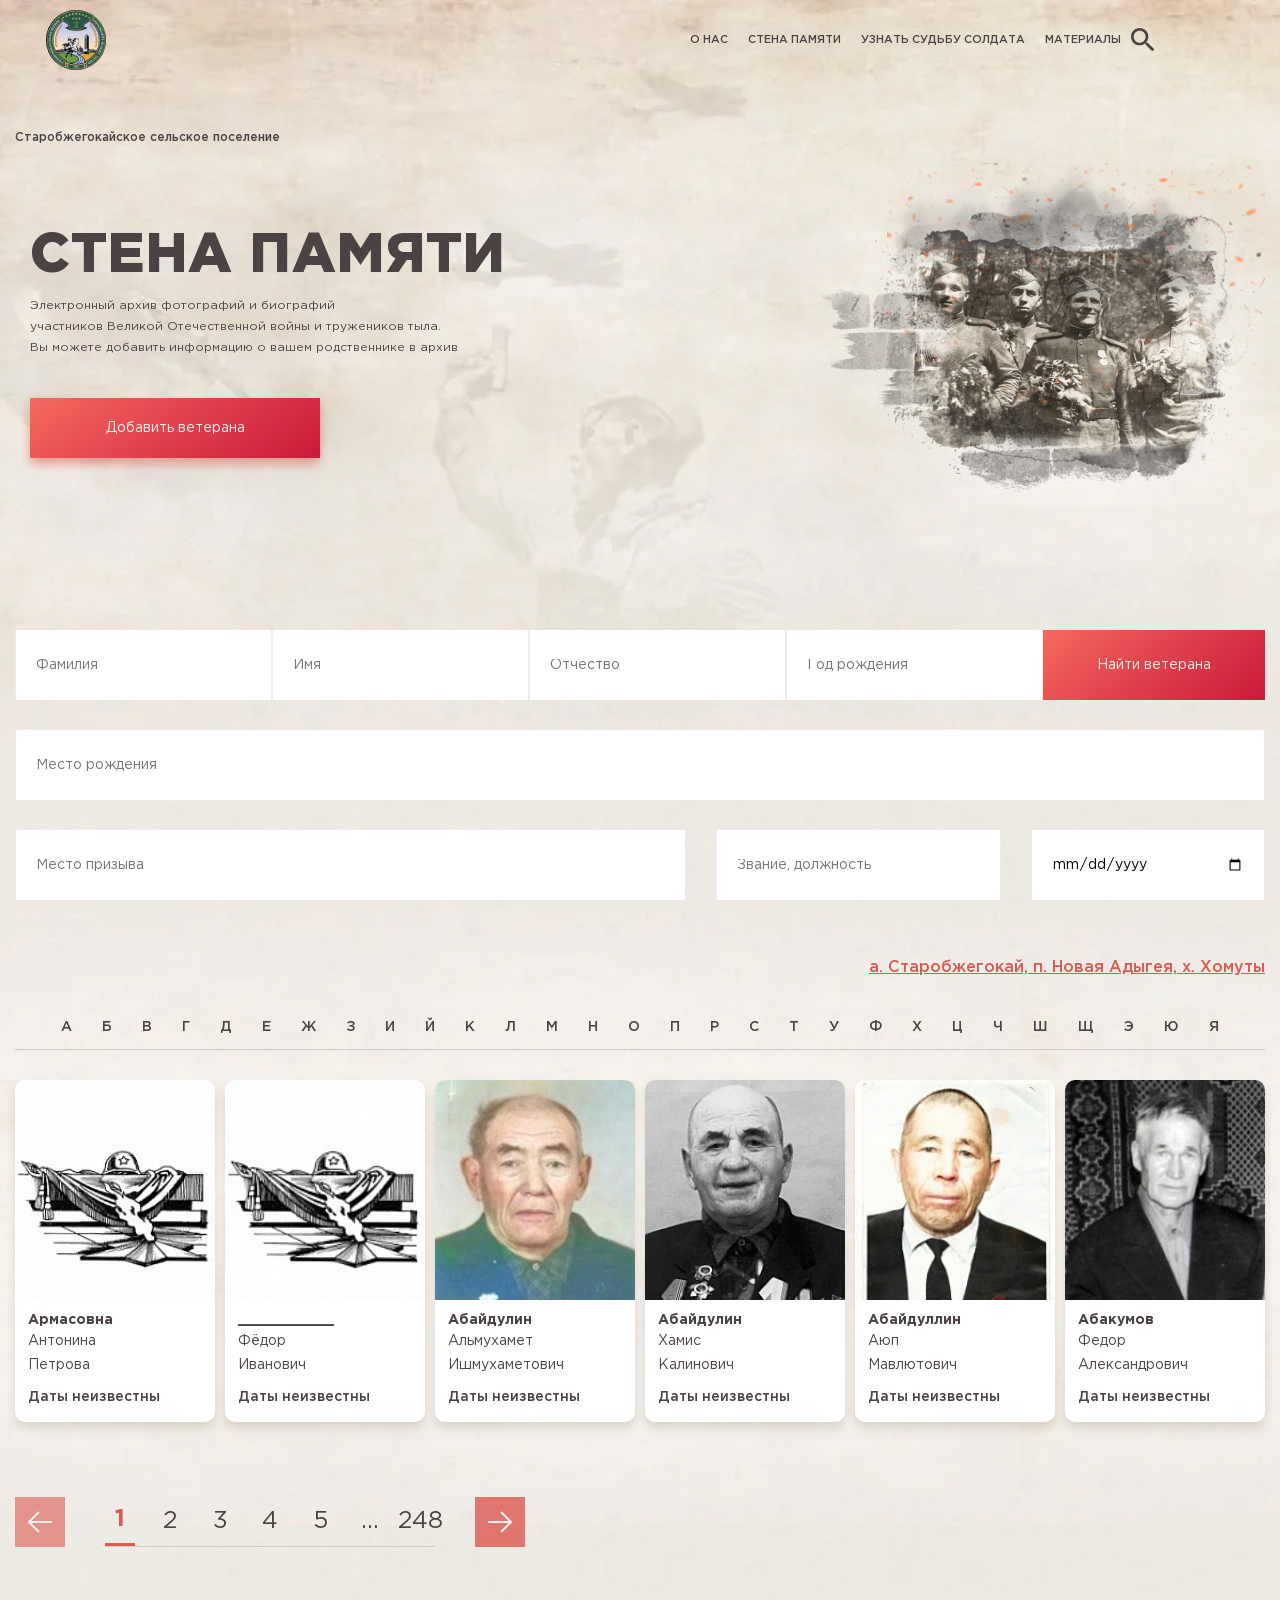
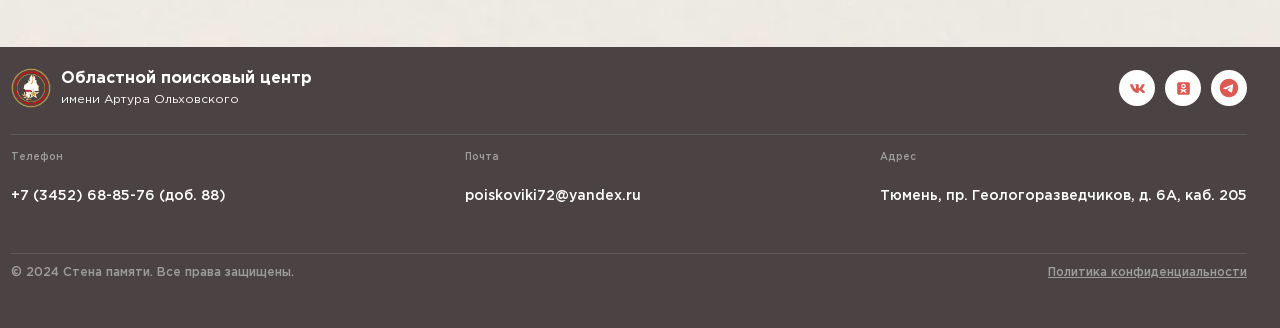
==== index.html @ 018772bf "initial deploy" ====
<!DOCTYPE html>
<html class="no-js" lang="ru">
  <head>
    <meta charset="utf-8" />
    <meta
      name="viewport"
      content="width=device-width,initial-scale=1,maximum-scale=1,user-scalable=no"
    />
    <meta http-equiv="X-UA-Compatible" content="IE=edge,chrome=1" />
    <meta name="apple-mobile-web-app-capable" content="yes" />
    <meta name="title" content="Стена памяти" />
    <title>Стена памяти</title>

    <meta http-equiv="Content-Type" content="text/html; charset=UTF-8" />
    <link
      href="css/page_dbfa908852e99cbe92c406ae94a8720c_v1.css"
      type="text/css"
      rel="stylesheet"
    />
    <link
      href="css/template_d30ebb7cc8a63ead2b6ced524c36282f_v1.css"
      type="text/css"
      data-template-style="true"
      rel="stylesheet"
    />
    <script src="js/core.js"></script>
  </head>
  <body>
    <div class="memory">
      <header class="main-header">
        <div class="container">
          <div class="main-header__container h-100">
            <div class="row d-flex align-items-center h-100 bar-header">
              <a href="/" class="link-logo">
                <div
                  class="logo d-flex justify-content-between align-items-center"
                >
                  <img src="images/logo.jpg" alt="" />
          
                </div>
              </a>

              <div
                class="menu-pads position-relative d-flex align-items-center"
              >
                <div class="mmmenu">
                  <aside class="d-inline-block position-relative menu-item">
                    <a href="#" class="href-menu">О нас</a>

                    <div class="menu-drop">
                      <a href="#" class="menu-drop__item">Направления работы</a>

                      <a href="#" class="menu-drop__item"
                        >История поискового продвижения</a
                      >

                      <a href="#" class="menu-drop__item">Поисковые отряды</a>

                      <a href="#" class="menu-drop__item">Новости</a>

                      <a href="#" class="menu-drop__item">Контакты</a>
                    </div>
                  </aside>

                  <a href="#" class="href-menu selected">Стена памяти</a>

                  <aside class="d-inline-block position-relative menu-item">
                    <a href="#" class="href-menu">узнать судьбу солдата</a>

                    <div class="menu-drop">
                      <a href="#" class="menu-drop__item"
                        >Алгоритм поиска информации</a
                      >

                      <a href="#" class="menu-drop__item"
                        >Оставить заявку на уточнение судьбы</a
                      >

                      <a href="#" class="menu-drop__item">Ресурсы для поиска</a>
                    </div>
                  </aside>

                  <a href="#" class="href-menu">материалы</a>
                </div>

                <div id="title-search">
                  <form action="/search/index.php" class="search">
                    <input
                      id="title-search-input"
                      class="search-input"
                      placeholder="Поиск по сайту..."
                      type="text"
                      name="q"
                      value=""
                      size="40"
                      maxlength="50"
                      autocomplete="off"
                    />

                    <svg
                      width="24"
                      height="24"
                      id="search-svg"
                      viewBox="0 0 24 24"
                      fill="none"
                      xmlns="http://www.w3.org/2000/svg"
                    >
                      <path
                        d="M16.6667 14.6667H15.6133L15.24 14.3067C16.5467 12.7867 17.3333 10.8133 17.3333 8.66667C17.3333 3.88 13.4533 0 8.66667 0C3.88 0 0 3.88 0 8.66667C0 13.4533 3.88 17.3333 8.66667 17.3333C10.8133 17.3333 12.7867 16.5467 14.3067 15.24L14.6667 15.6133V16.6667L21.3333 23.32L23.32 21.3333L16.6667 14.6667ZM8.66667 14.6667C5.34667 14.6667 2.66667 11.9867 2.66667 8.66667C2.66667 5.34667 5.34667 2.66667 8.66667 2.66667C11.9867 2.66667 14.6667 5.34667 14.6667 8.66667C14.6667 11.9867 11.9867 14.6667 8.66667 14.6667Z"
                        fill="#4B4343"
                      ></path>
                    </svg>
                  </form>
                </div>
                <script>
                  $("#search-svg").on("click", function () {
                    setTimeout(function () {
                      if ($("input#title-search-input").hasClass("active")) {
                        $(".mmmenu").css("visibility", "hidden");
                      } else {
                        $(".mmmenu").css("visibility", "visible");
                      }
                      $("input#title-search-input").focus();
                    }, 200);
                  });
                  BX.ready(function () {
                    new JCTitleSearch({
                      AJAX_PAGE: "/photoarchive/",
                      CONTAINER_ID: "title-search",
                      INPUT_ID: "title-search-input",
                      MIN_QUERY_LEN: 2,
                    });
                  });
                </script>

                <button class="navigation__toggle" type="button"></button>
              </div>
            </div>
          </div>

          <ul id="mobile_menu">
            <li class="menu_item menu_item_parent">
              <p class="menu_item_link">
                О нас
                <span class="menu_item_arrow"></span>
              </p>

              <ul class="submenu">
                <li class="menu_item">
                  <a href="#" class="menu_item_link">Направления работы</a>
                </li>

                <li class="menu_item">
                  <a href="#" class="menu_item_link"
                    >История поискового продвижения</a
                  >
                </li>

                <li class="menu_item">
                  <a href="#" class="menu_item_link">Поисковые отряды</a>
                </li>

                <li class="menu_item">
                  <a href="#" class="menu_item_link">Новости</a>
                </li>

                <li class="menu_item">
                  <a href="#" class="menu_item_link">Контакты</a>
                </li>
              </ul>
            </li>

            <li class="menu_item">
              <a href="3" class="menu_item_link">Стена памяти</a>
            </li>

            <li class="menu_item menu_item_parent">
              <p class="menu_item_link">
                узнать судьбу солдата
                <span class="menu_item_arrow"></span>
              </p>

              <ul class="submenu">
                <li class="menu_item">
                  <a href="#" class="menu_item_link"
                    >Алгоритм поиска информации</a
                  >
                </li>

                <li class="menu_item">
                  <a href="#" class="menu_item_link"
                    >Оставить заявку на уточнение судьбы</a
                  >
                </li>

                <li class="menu_item">
                  <a href="#" class="menu_item_link">Ресурсы для поиска</a>
                </li>
              </ul>
            </li>

            <li class="menu_item">
              <a href="#" class="menu_item_link">материалы</a>
            </li>
          </ul>
        </div>
      </header>
      <div class="container">
        <div
          class="bx-breadcrumb"
          itemprop="http://schema.org/breadcrumb"
          itemscope=""
          itemtype="http://schema.org/BreadcrumbList"
        >
          <div
            class="bx-breadcrumb-item"
            id="bx_breadcrumb_0"
            itemprop="itemListElement"
            itemscope=""
            itemtype="http://schema.org/ListItem"
          >
            <span itemprop="name">Старобжегокайское сельское поселение</span>
            <meta itemprop="position" content="1" />
          </div>

          <div style="clear: both"></div>
        </div>
        <div class="container main-page position-relative">
          <div class="main-img">
            <picture>
              <source
                srcset="images/fon-photo.png"
                media="(max-width: 500px)"
              />
              <source srcset="images/fon-photo.png" />
              <img
                src="images/fon-photo.png"
                class="main-img__photo"
                alt="Image description"
              />
            </picture>
            <picture>
              <source
                srcset="images/small-smoke2.png"
                media="(max-width: 500px)"
              />
              <source srcset="images/smoke2.png" />
              <img
                src="images/smoke2.png"
                class="main-img__smoke"
                alt="Image description"
              />
            </picture>
            <picture>
              <source
                srcset="images/small-fire.png"
                media="(max-width: 500px)"
              />
              <source srcset="images/fire.png" />
              <img
                src="images/fire.png"
                class="main-img__smoke"
                alt="Image description"
              />
            </picture>
            <picture>
              <source
                srcset="images/small-smoke.png"
                media="(max-width: 500px)"
              />
              <source srcset="images/smoke.png" />
              <img
                src="images/smoke.png"
                class="main-img__smoke"
                alt="Image description"
              />
            </picture>
          </div>
          <div class="main-page__wrapper">
            <p class="main-description-first test1"></p>
            <p class="main-text">СТЕНА ПАМЯТИ</p>
            <p class="main-description">
              Электронный архив фотографий и биографий<br />
              участников Великой Отечественной войны и тружеников тыла.<br />
              Вы можете добавить информацию о вашем родственнике в архив
            </p>
            <a href="/add-person/" class="add-people">Добавить ветерана</a>
          </div>
        </div>
        <p class="memory-search__title">Поиск человека</p>
        <script>
          $("body").on("input", "#input-words", function () {
            this.value = this.value.replace(/[^a-zа-яё\s]/gi, "");
          });
        </script>
        <form method="GET" action="">
          <div class="main-search">
            <div class="main-search__wrapper">
              <input
                id="input-words"
                type="text"
                name="find_fname"
                class="main-search__input"
                placeholder="Фамилия"
              />
              <input
                id="input-words"
                type="text"
                name="find_name"
                class="main-search__input"
                placeholder="Имя"
              />
              <input
                id="input-words"
                type="text"
                name="find_mname"
                class="main-search__input"
                placeholder="Отчество"
              />
              <input
                type="number"
                name="find_birth_year"
                class="main-search__input"
                placeholder="Год рождения"
              />
              <button class="main-search__button main-search__button--on-bz">
                Найти ветерана
              </button>
            </div>
            <div style="width: 100%" class="main-search-option-3">
              <input
                id="input-words"
                type="text"
                name="find_placebirth"
                class="main-search__input"
                placeholder="Место рождения"
              />
              <div class="main-search-option3__wrapper">
                <div class="main-search-option3__sub-wrapper1">
                  <input
                    id="input-words"
                    type="text"
                    name="find_placecall"
                    class="main-search__input"
                    placeholder="Место призыва"
                  />
                </div>
                <div class="main-search-option3__sub-wrapper2">
                  <input
                    id="input-words"
                    type="text"
                    name="find_rank"
                    class="main-search__input"
                    placeholder="Звание, должность"
                  />
                  <input
                    type="date"
                    name="find_datecall"
                    class="main-search__input"
                    placeholder="Дата призыва"
                  />
                </div>
              </div>
            </div>
            <button class="main-search__button">Найти ветерана</button>
          </div>
          <div class="main-search-option">
            <div class="i-select-search-form"></div>
            <a href="#" class="main-search-option__more"
              >а. Старобжегокай, п. Новая Адыгея, х. Хомуты</a
            >
          </div>
        </form>
        <script src="js/jquery.min.js"></script>

        <div class="alf d-flex justify-content-between">
          <div class="alf__wrapper">
            <div class="alf__wrapper--half">
              <a href="#" class="alf-item">А</a
              ><a href="#" class="alf-item">Б</a
              ><a href="#" class="alf-item">В</a
              ><a href="#" class="alf-item">Г</a
              ><a href="#" class="alf-item">Д</a
              ><a href="#" class="alf-item">Е</a
              ><a href="#" class="alf-item">Ж</a
              ><a href="#" class="alf-item">З</a
              ><a href="#" class="alf-item">И</a
              ><a href="#" class="alf-item">Й</a
              ><a href="#" class="alf-item">К</a
              ><a href="#" class="alf-item">Л</a
              ><a href="#" class="alf-item">М</a
              ><a href="#" class="alf-item">Н</a
              ><a href="#" class="alf-item">О</a>
            </div>
            <div class="alf__wrapper--half">
              <a href="#" class="alf-item">П</a
              ><a href="#" class="alf-item">Р</a
              ><a href="#" class="alf-item">С</a
              ><a href="#" class="alf-item">Т</a
              ><a href="#" class="alf-item">У</a
              ><a href="#" class="alf-item">Ф</a
              ><a href="#" class="alf-item">Х</a
              ><a href="#" class="alf-item">Ц</a
              ><a href="#" class="alf-item">Ч</a
              ><a href="#" class="alf-item">Ш</a
              ><a href="#" class="alf-item">Щ</a
              ><a href="#" class="alf-item">Э</a
              ><a href="#" class="alf-item">Ю</a
              ><a href="#" class="alf-item">Я</a>
            </div>
          </div>
        </div>

        <div class="news-list">
          <div
            class="d-flex justify-content-between flex-wrap gallary-container"
          >
            <a href="./card-page.html" class="mem-item-href">
              <div class="mem-item">
                <div class="mem-item__wrapper">
                  <div
                    class="mem-item__img"
                    style="
                      background: url(images/%D0%A1%D0%A2%D0%95%D0%9D%D0%90%20%D0%9F%D0%90%D0%9C%D0%AF%D0%A2%D0%98%201.png)
                        no-repeat top center/cover;
                      display: block;
                    "
                  ></div>

                  <div class="mem-item__tex-wrapper">
                    <p class="mem-item__fname">Армасовна</p>
                    <div class="wrapper">
                      <span class="mem-item__name">Антонина </span>
                    </div>
                    <div class="wrapper">
                      <span class="mem-item__name">Петрова</span>
                    </div>
                    <div class="pt-2">
                      <span class="mem-item__date">Даты неизвестны</span>
                    </div>
                    <!-- <div class="pt-2">
                                                            </div> -->
                  </div>
                </div>
              </div>
            </a>

            <a href="./card-page.html" class="mem-item-href">
              <div class="mem-item">
                <div class="mem-item__wrapper">
                  <div
                    class="mem-item__img"
                    style="
                      background: url(images/no-photo.jpg) no-repeat top
                        center/cover;
                      display: block;
                    "
                  ></div>

                  <div class="mem-item__tex-wrapper">
                    <p class="mem-item__fname">____________</p>
                    <div class="wrapper">
                      <span class="mem-item__name">Фёдор </span>
                    </div>
                    <div class="wrapper">
                      <span class="mem-item__name">Иванович</span>
                    </div>
                    <div class="pt-2">
                      <span class="mem-item__date">Даты неизвестны</span>
                    </div>
                    <!-- <div class="pt-2">
                                                            </div> -->
                  </div>
                </div>
              </div>
            </a>

            <a href="./card-page.html" class="mem-item-href">
              <div class="mem-item">
                <div class="mem-item__wrapper">
                  <div
                    class="mem-item__img"
                    style="
                      background: url(images/f8ddb30c08d9fbc3a152894c5f798b1ea8da9a01.jpg)
                        no-repeat top center/cover;
                      display: block;
                    "
                  ></div>

                  <div class="mem-item__tex-wrapper">
                    <p class="mem-item__fname">Абайдулин</p>
                    <div class="wrapper">
                      <span class="mem-item__name">Альмухамет</span>
                    </div>
                    <div class="wrapper">
                      <span class="mem-item__name">Ишмухаметович</span>
                    </div>
                    <div class="pt-2">
                      <span class="mem-item__date">Даты неизвестны</span>
                    </div>
                    <!-- <div class="pt-2">
                                                            </div> -->
                  </div>
                </div>
              </div>
            </a>

            <a href="./card-page.html" class="mem-item-href">
              <div class="mem-item">
                <div class="mem-item__wrapper">
                  <div
                    class="mem-item__img"
                    style="
                      background: url(images/589d187d641fd0fd92008d1f2f0743ee7bad947e.jpg)
                        no-repeat top center/cover;
                      display: block;
                    "
                  ></div>

                  <div class="mem-item__tex-wrapper">
                    <p class="mem-item__fname">Абайдулин</p>
                    <div class="wrapper">
                      <span class="mem-item__name">Хамис</span>
                    </div>
                    <div class="wrapper">
                      <span class="mem-item__name">Калинович</span>
                    </div>
                    <div class="pt-2">
                      <span class="mem-item__date">Даты неизвестны</span>
                    </div>
                    <!-- <div class="pt-2">
                                                            </div> -->
                  </div>
                </div>
              </div>
            </a>

            <a href="./card-page.html" class="mem-item-href">
              <div class="mem-item">
                <div class="mem-item__wrapper">
                  <div
                    class="mem-item__img"
                    style="
                      background: url(images/4876a6c5337f5094d22c3f7d55ae1c20f5d19eab.jpg)
                        no-repeat top center/cover;
                      display: block;
                    "
                  ></div>

                  <div class="mem-item__tex-wrapper">
                    <p class="mem-item__fname">Абайдуллин</p>
                    <div class="wrapper">
                      <span class="mem-item__name">Аюп</span>
                    </div>
                    <div class="wrapper">
                      <span class="mem-item__name">Мавлютович</span>
                    </div>
                    <div class="pt-2">
                      <span class="mem-item__date">Даты неизвестны</span>
                    </div>
                    <!-- <div class="pt-2">
                                                            </div> -->
                  </div>
                </div>
              </div>
            </a>

            <a href="./card-page.html" class="mem-item-href">
              <div class="mem-item">
                <div class="mem-item__wrapper">
                  <div
                    class="mem-item__img"
                    style="
                      background: url(images/b33833359a88d565af080603ab4d8e0fd48fb3be.jpg)
                        no-repeat top center/cover;
                      display: block;
                    "
                  ></div>

                  <div class="mem-item__tex-wrapper">
                    <p class="mem-item__fname">Абакумов</p>
                    <div class="wrapper">
                      <span class="mem-item__name">Федор</span>
                    </div>
                    <div class="wrapper">
                      <span class="mem-item__name">Александрович</span>
                    </div>
                    <div class="pt-2">
                      <span class="mem-item__date">Даты неизвестны</span>
                    </div>
                    <!-- <div class="pt-2">
                                                            </div> -->
                  </div>
                </div>
              </div>
            </a>
          </div>
          <br />
          <div class="pagination">
            <span class="paginationPrevNext">
              <svg
                width="24"
                height="22"
                viewBox="0 0 24 22"
                fill="none"
                xmlns="http://www.w3.org/2000/svg"
              >
                <path
                  d="M1 11.0082L0.293184 11.7156C0.105572 11.5282 0.000108719 11.2739 0 11.0087C-0.000108719 10.7434 0.105143 10.489 0.292603 10.3014L1 11.0082ZM0.292603 10.3014L10.2926 0.293185L11.7074 1.70682L1.7074 11.7151L0.292603 10.3014ZM1.70682 10.3008L11.7068 20.2926L10.2932 21.7074L0.293184 11.7156L1.70682 10.3008ZM0.999641 10.0082L23.9996 10L24.0004 12L1.00036 12.0082L0.999641 10.0082Z"
                  fill="#F4F2ED"
                ></path>
              </svg>
            </span>

            <div class="paginLine">
              <span class="pagin active ac-red">1</span>
              <a href="#" class="pagin">2</a>
              <a href="#" class="pagin">3</a>
              <a href="#" class="pagin">4</a>
              <a href="#" class="pagin">5</a>
              <span class="pagin ac-red">...</span>
              <a href="#" class="pagin">248</a>
            </div>

            <a class="paginationPrevNext act" href="#">
              <svg
                width="24"
                height="22"
                viewBox="0 0 24 22"
                fill="none"
                xmlns="http://www.w3.org/2000/svg"
              >
                <path
                  d="M23 11.0082L23.7068 11.7156C23.8944 11.5282 23.9999 11.2739 24 11.0087C24.0001 10.7434 23.8949 10.489 23.7074 10.3014L23 11.0082ZM23.7074 10.3014L13.7074 0.293185L12.2926 1.70682L22.2926 11.7151L23.7074 10.3014ZM22.2932 10.3008L12.2932 20.2926L13.7068 21.7074L23.7068 11.7156L22.2932 10.3008ZM23.0004 10.0082L0.000358499 10L-0.000358499 12L22.9996 12.0082L23.0004 10.0082Z"
                  fill="#F4F2ED"
                ></path>
              </svg>
            </a>
          </div>
        </div>
      </div>
    </div>

    <footer>
      <div class="footer__container">
        <div class="footer__top">
          <div class="footer__logo">
            <img src="images/logo_1.png" alt="Логотип" />
            <div class="footer__logo-text">
              <p class="footer__logo-title">Областной поисковый центр</p>
              <p class="footer__logo-subtitle">имени Артура Ольховского</p>
            </div>
          </div>
          <div class="footer__social">
            <div class="footer__social-item">
              <a href="#" target="_blank" class="social-link">
                <svg
                  width="15"
                  height="9"
                  viewBox="0 0 15 9"
                  fill="none"
                  xmlns="http://www.w3.org/2000/svg"
                >
                  <path
                    d="M12.4469 5.1425C12.2044 4.83625 12.2737 4.7 12.4469 4.42625C12.45 4.42313 14.4519 1.65688 14.6581 0.71875L14.6594 0.718125C14.7619 0.37625 14.6594 0.125 14.1637 0.125H12.5237C12.1062 0.125 11.9137 0.340625 11.8106 0.581875C11.8106 0.581875 10.9756 2.58063 9.79437 3.87625C9.41312 4.25063 9.23687 4.37063 9.02874 4.37063C8.92624 4.37063 8.76687 4.25063 8.76687 3.90875V0.718125C8.76687 0.308125 8.64999 0.125 8.30437 0.125H5.72562C5.46374 0.125 5.30812 0.31625 5.30812 0.494375C5.30812 0.883125 5.89874 0.9725 5.95999 2.06625V4.43938C5.95999 4.95938 5.86562 5.055 5.65624 5.055C5.09874 5.055 3.74562 3.04813 2.94374 0.75125C2.78187 0.305625 2.62374 0.125625 2.20312 0.125625H0.562492C0.0943673 0.125625 -7.62939e-06 0.34125 -7.62939e-06 0.5825C-7.62939e-06 1.00875 0.557492 3.12813 2.59249 5.92813C3.94874 7.83938 5.85874 8.875 7.59624 8.875C8.64062 8.875 8.76812 8.645 8.76812 8.24938C8.76812 6.42313 8.67374 6.25063 9.19687 6.25063C9.43937 6.25063 9.85687 6.37063 10.8319 7.2925C11.9462 8.38563 12.1294 8.875 12.7531 8.875H14.3931C14.8606 8.875 15.0975 8.645 14.9612 8.19125C14.6494 7.23688 12.5419 5.27375 12.4469 5.1425Z"
                    fill="#DC5A52"
                  ></path>
                </svg>
              </a>
            </div>
            <div class="footer__social-item">
              <a href="#" target="_blank" class="social-link">
                <svg
                  xmlns="http://www.w3.org/2000/svg"
                  viewBox="0 0 50 50"
                  width="15px"
                  height="15px"
                >
                  <path
                    d="M 9 4 C 6.24 4 4 6.24 4 9 L 4 41 C 4 43.76 6.24 46 9 46 L 41 46 C 43.76 46 46 43.76 46 41 L 46 9 C 46 6.24 43.76 4 41 4 L 9 4 z M 25 9 C 29.42 9 33 12.58 33 17 C 33 21.42 29.42 25 25 25 C 20.58 25 17 21.42 17 17 C 17 12.58 20.58 9 25 9 z M 25 13 A 4 4 0 0 0 21 17 A 4 4 0 0 0 25 21 A 4 4 0 0 0 29 17 A 4 4 0 0 0 25 13 z M 33 26.490234 C 33.63 26.490234 34.250625 26.789609 34.640625 27.349609 C 35.270625 28.249609 35.050625 29.500859 34.140625 30.130859 C 32.640625 31.180859 30.99 31.939922 29.25 32.419922 L 34.410156 37.589844 C 35.200156 38.369844 35.200156 39.630156 34.410156 40.410156 C 34.020156 40.800156 33.51 41 33 41 C 32.49 41 31.979844 40.800156 31.589844 40.410156 L 25 33.830078 L 18.410156 40.410156 C 18.020156 40.800156 17.51 41 17 41 C 16.49 41 15.979844 40.800156 15.589844 40.410156 C 14.799844 39.630156 14.799844 38.369844 15.589844 37.589844 L 20.75 32.419922 C 19.02 31.939922 17.369141 31.190625 15.869141 30.140625 C 14.969141 29.510625 14.739141 28.269375 15.369141 27.359375 C 15.759141 26.799375 16.379531 26.5 17.019531 26.5 C 17.409531 26.5 17.810156 26.619375 18.160156 26.859375 C 20.170156 28.259375 22.54 29 25 29 C 27.47 29 29.839375 28.259609 31.859375 26.849609 C 32.199375 26.609609 32.6 26.490234 33 26.490234 z"
                    fill="#DC5A52"
                  ></path>
                </svg>
              </a>
            </div>
            <div class="footer__social-item">
              <a href="3" target="_blank" class="social-link">
                <svg
                  xmlns="http://www.w3.org/2000/svg"
                  viewBox="0 0 50 50"
                  width="20px"
                  height="20px"
                >
                  <path
                    d="M25,2c12.703,0,23,10.297,23,23S37.703,48,25,48S2,37.703,2,25S12.297,2,25,2z M32.934,34.375	c0.423-1.298,2.405-14.234,2.65-16.783c0.074-0.772-0.17-1.285-0.648-1.514c-0.578-0.278-1.434-0.139-2.427,0.219	c-1.362,0.491-18.774,7.884-19.78,8.312c-0.954,0.405-1.856,0.847-1.856,1.487c0,0.45,0.267,0.703,1.003,0.966	c0.766,0.273,2.695,0.858,3.834,1.172c1.097,0.303,2.346,0.04,3.046-0.395c0.742-0.461,9.305-6.191,9.92-6.693	c0.614-0.502,1.104,0.141,0.602,0.644c-0.502,0.502-6.38,6.207-7.155,6.997c-0.941,0.959-0.273,1.953,0.358,2.351	c0.721,0.454,5.906,3.932,6.687,4.49c0.781,0.558,1.573,0.811,2.298,0.811C32.191,36.439,32.573,35.484,32.934,34.375z"
                    fill="#DC5A52"
                  ></path>
                </svg>
              </a>
            </div>
          </div>
        </div>

        <!-- Средняя строка -->
        <div class="footer__middle">
          <div class="footer__contact">
            <p class="footer__contact-title">Телефон</p>
            <p class="footer__contact-text">
              <a href="tel:+73452688576">+7 (3452) 68-85-76 (доб. 88)</a>
            </p>
          </div>
          <div class="footer__contact">
            <p class="footer__contact-title">Почта</p>
            <p class="footer__contact-text">
              <a href="mailto:poiskoviki72@yandex.ru">poiskoviki72@yandex.ru</a>
            </p>
          </div>
          <div class="footer__contact">
            <p class="footer__contact-title">Адрес</p>
            <p class="footer__contact-text">
              <a target="_blank" href="#"
                >Тюмень, пр. Геологоразведчиков, д. 6А, каб. 205</a
              >
            </p>
          </div>
        </div>

        <div class="footer__bottom">
          <p class="footer__bottom-item">
            © 2024 Стена памяти. Все права защищены.
          </p>
          <p class="footer__bottom-item">
            <a target="_blank" href="#">Политика конфиденциальности</a>
          </p>
        </div>
      </div>
    </footer>

    <script src="js/bootstrap-datetimepicker.js" charset="UTF-8"></script>
    <script src="js/slick.min.js"></script>
    <script src="js/main.js"></script>
  </body>
</html>
---- css/page_dbfa908852e99cbe92c406ae94a8720c_v1.css ----
/* Start:/local/templates/ECHO-COMPANY/components/bitrix/breadcrumb/bread/style.css?1715795482730*/
.bx-breadcrumb {
	margin: 10px 0;
}
.bx-breadcrumb i {
	color: #b5bdc2;
	line-height: 13px;
	font-size: 12px;
	vertical-align: middle;
	margin-right: 5px;
}
.bx-breadcrumb .bx-breadcrumb-item {
	float: left;
	margin-bottom: 10px;
	white-space: nowrap;
	line-height: 13px;
	vertical-align: middle;
	margin-right: 10px;
}
.bx-breadcrumb .bx-breadcrumb-item span {
	font-size: 8px;
	line-height: 11px;
	color: #4B4343;
}

@media (min-width: 375px) {
	.bx-breadcrumb .bx-breadcrumb-item span {
		font-size: 10px;
	}
}

@media (min-width: 420px) {
	.bx-breadcrumb .bx-breadcrumb-item span {
		font-size: 12px;
	}
}

.bx-breadcrumb .bx-breadcrumb-item a {border-bottom: 1px solid #000000;}
.bx-breadcrumb .bx-breadcrumb-item a:hover {}

/* End */


/* Start:/local/templates/ECHO-COMPANY/components/bitrix/system.pagenavigation/keengo_pagenavigation3/style.css?17157954821233*/
.pagination {
    justify-content: center;
}

.pagin {
    height: 50px;
    width: 30px;
    font-weight: 400;

    display: flex;
    justify-content: center;
    align-items: center;
    font-size: 24px;
    line-height: 23px;
    color: #4B4343;

    margin: 0 10px;
}
.pagin:hover {
    color: #DC5A52;
}
.pagin.active {
    font-weight: bold;
    font-size: 24px;
    line-height: 23px;
    color: #DC5A52;
}
.pagin.active.ac-red {
    border-bottom: 3px solid #DC5A52;
}
.pagin:first-child {
    margin-left: 0;
}
.pagin:last-child {
    margin-right: 0;
}

.paginationPrevNext {
    width: 50px;
    height: 50px;
    background: #DC5A52;
    opacity: 0.6;
    border: none;
    display: flex;
    justify-content: center;
    align-items: center;
}
.paginationPrevNext.act {
    opacity: 0.8;
}
.paginationPrevNext.act:hover {
    opacity: 1;
}

.paginLine {
    display: flex;
    justify-content: center;
    margin: 0 30px;
    border-bottom: 1px solid #CCCCCC;
}

@media (max-width:375px) {
	.paginLine {
	 	margin: 0 20px;
	}
}

@media (max-width:490px) {
	.pagin {
		margin: 0px 0px;
		font-size: 15px;
	}
}
@media (max-width:405px) {
	.pagin {
		margin: 0px 0px;
		font-size: 12px;
		height: 50px;
		width: 23px;
	}
}
/* End */


/* Start:/local/templates/ECHO-COMPANY/components/bitrix/news.list/memory/style.css?17455997032209*/
div.news-list
{
	word-wrap: break-word;

}
div.news-list img.preview_picture
{
	float:left;
	margin:0 4px 6px 0;
}
.news-date-time {
	color:#486DAA;
}

.mem-item-href {
	margin-bottom: 30px;
	display: flex;
    flex-wrap: wrap;
}
.mem-item {
	border-radius: 10px;
	width: 165px;
	min-height: 300px;
	background: #FFFFFF;
	box-shadow: 0px 6px 10px rgba(80, 52, 41, 0.15);
	transition-duration: .2s;
	margin-bottom: 13px;
	display: flex;
	flex-wrap: wrap;
}

.mem-item__wrapper {
	display: flex;
    flex-direction: column;
    justify-content: space-between;
}

.mem-item__tex-wrapper {
	margin-bottom: 13px;
	padding-left: 13px;
}


.p-2 {
	display:flex!important;
	flex-direction: column;
	justify-content: flex-end;
}

.mem-item .d-inline-block {
	display:flex!important;
}

.mem-item__fname {
	margin-top: auto;
}

.wrapper {
	margin-top: auto;
}



.mem-item:hover {
	transform: scale(1.05);
}

.mem-item__img {
	width: 100%;
	height: 220px;
	object-fit: cover;
	margin-bottom: 10px;
	border-top-left-radius: 10px;
	border-top-right-radius: 10px;
}

.mem-item__fname {
	font-weight: bold;
	font-size: 14px;
	line-height: 21px;
	color: #4B4343;
	margin-bottom: -2px;
	transition-duration: .2s;
}
.mem-item__name {
	font-weight: 400;
	font-size: 14px;
	line-height: 21px;
	color: #4B4343;
	transition-duration: .2s;
}
.mem-item__date {
	padding-top: 10px;
	font-size: 14px;
	line-height: 19px;
	color: #4B4343;
	transition-duration: .2s;
}
.mem-item:hover .mem-item__fname,
.mem-item:hover .mem-item__name,
.mem-item:hover .mem-item__date {
	color: #DC5A52;
}

@media (min-width: 1365px) {
	.mem-item {
		width: 200px;
		min-height: 320px;
	}
}

@media (min-width: 375px) {
	.mem-item {
		margin-bottom: -15px;
	}
}

@media (min-width: 768px) {
	.mem-item {
		width: 210px;
		min-height: 350px;
		margin-bottom: 0px;
	}
	.mem-item__img {
		width: 210px;
		height: 220px;
		object-fit: cover;
		margin-bottom: 10px;
	}
}

@media (min-width: 1260px) {
	.mem-item {
		width: 200px;
		min-height: 320px;
	}
	.mem-item__img {
		width: 200px;
	}
}

.container {
    padding: 0 15px;
}


@media (min-width:1300px) {
    .container {
        padding: 0;
    }

}

.gallary-container {
	display: flex;
	gap: 10px;
}

/* End */
/* /local/templates/ECHO-COMPANY/components/bitrix/breadcrumb/bread/style.css?1715795482730 */
/* /local/templates/ECHO-COMPANY/components/bitrix/system.pagenavigation/keengo_pagenavigation3/style.css?17157954821233 */
/* /local/templates/ECHO-COMPANY/components/bitrix/news.list/memory/style.css?17455997032209 */
---- css/template_d30ebb7cc8a63ead2b6ced524c36282f_v1.css ----
/* Start:/local/templates/ECHO-COMPANY/css/bootstrap.min.css?1715795482140824*/
/*!
 * Bootstrap v4.1.3 (https://getbootstrap.com/)
 * Copyright 2011-2018 The Bootstrap Authors
 * Copyright 2011-2018 Twitter, Inc.
 * Licensed under MIT (https://github.com/twbs/bootstrap/blob/master/LICENSE)
 */:root{--blue:#007bff;--indigo:#6610f2;--purple:#6f42c1;--pink:#e83e8c;--red:#dc3545;--orange:#fd7e14;--yellow:#ffc107;--green:#28a745;--teal:#20c997;--cyan:#17a2b8;--white:#fff;--gray:#6c757d;--gray-dark:#343a40;--primary:#007bff;--secondary:#6c757d;--success:#28a745;--info:#17a2b8;--warning:#ffc107;--danger:#dc3545;--light:#f8f9fa;--dark:#343a40;--breakpoint-xs:0;--breakpoint-sm:576px;--breakpoint-md:768px;--breakpoint-lg:992px;--breakpoint-xl:1200px;--font-family-sans-serif:-apple-system,BlinkMacSystemFont,"Segoe UI",Roboto,"Helvetica Neue",Arial,sans-serif,"Apple Color Emoji","Segoe UI Emoji","Segoe UI Symbol","Noto Color Emoji";--font-family-monospace:SFMono-Regular,Menlo,Monaco,Consolas,"Liberation Mono","Courier New",monospace}*,::after,::before{box-sizing:border-box}html{font-family:sans-serif;line-height:1.15;-webkit-text-size-adjust:100%;-ms-text-size-adjust:100%;-ms-overflow-style:scrollbar;-webkit-tap-highlight-color:transparent}@-ms-viewport{width:device-width}article,aside,figcaption,figure,footer,header,hgroup,main,nav,section{display:block}body{margin:0;font-family:-apple-system,BlinkMacSystemFont,"Segoe UI",Roboto,"Helvetica Neue",Arial,sans-serif,"Apple Color Emoji","Segoe UI Emoji","Segoe UI Symbol","Noto Color Emoji";font-size:1rem;font-weight:400;line-height:1.5;color:#212529;text-align:left;background-color:#fff}[tabindex="-1"]:focus{outline:0!important}hr{box-sizing:content-box;height:0;overflow:visible}h1,h2,h3,h4,h5,h6{margin-top:0;margin-bottom:.5rem}p{margin-top:0;margin-bottom:1rem}abbr[data-original-title],abbr[title]{text-decoration:underline;-webkit-text-decoration:underline dotted;text-decoration:underline dotted;cursor:help;border-bottom:0}address{margin-bottom:1rem;font-style:normal;line-height:inherit}dl,ol,ul{margin-top:0;margin-bottom:1rem}ol ol,ol ul,ul ol,ul ul{margin-bottom:0}dt{font-weight:700}dd{margin-bottom:.5rem;margin-left:0}blockquote{margin:0 0 1rem}dfn{font-style:italic}b,strong{font-weight:bolder}small{font-size:80%}sub,sup{position:relative;font-size:75%;line-height:0;vertical-align:baseline}sub{bottom:-.25em}sup{top:-.5em}a{color:#007bff;text-decoration:none;background-color:transparent;-webkit-text-decoration-skip:objects}a:hover{}a:not([href]):not([tabindex]){color:inherit;text-decoration:none}a:not([href]):not([tabindex]):focus,a:not([href]):not([tabindex]):hover{color:inherit;text-decoration:none}a:not([href]):not([tabindex]):focus{outline:0}code,kbd,pre,samp{font-family:SFMono-Regular,Menlo,Monaco,Consolas,"Liberation Mono","Courier New",monospace;font-size:1em}pre{margin-top:0;margin-bottom:1rem;overflow:auto;-ms-overflow-style:scrollbar}figure{margin:0 0 1rem}img{vertical-align:middle;border-style:none}svg{overflow:hidden;vertical-align:middle}table{border-collapse:collapse}caption{padding-top:.75rem;padding-bottom:.75rem;color:#6c757d;text-align:left;caption-side:bottom}th{text-align:inherit}label{display:inline-block;margin-bottom:.5rem}button{border-radius:0}button:focus{outline:1px dotted;outline:5px auto -webkit-focus-ring-color}button,input,optgroup,select,textarea{margin:0;font-family:inherit;font-size:inherit;line-height:inherit}button,input{overflow:visible}button,select{text-transform:none}[type=reset],[type=submit],button,html [type=button]{-webkit-appearance:button}[type=button]::-moz-focus-inner,[type=reset]::-moz-focus-inner,[type=submit]::-moz-focus-inner,button::-moz-focus-inner{padding:0;border-style:none}input[type=checkbox],input[type=radio]{box-sizing:border-box;padding:0}input[type=date],input[type=datetime-local],input[type=month],input[type=time]{-webkit-appearance:listbox}textarea{overflow:auto;resize:vertical}fieldset{min-width:0;padding:0;margin:0;border:0}legend{display:block;width:100%;max-width:100%;padding:0;margin-bottom:.5rem;font-size:1.5rem;line-height:inherit;color:inherit;white-space:normal}progress{vertical-align:baseline}[type=number]::-webkit-inner-spin-button,[type=number]::-webkit-outer-spin-button{height:auto}[type=search]{outline-offset:-2px;-webkit-appearance:none}[type=search]::-webkit-search-cancel-button,[type=search]::-webkit-search-decoration{-webkit-appearance:none}::-webkit-file-upload-button{font:inherit;-webkit-appearance:button}output{display:inline-block}summary{display:list-item;cursor:pointer}template{display:none}[hidden]{display:none!important}.h1,.h2,.h3,.h4,.h5,.h6,h1,h2,h3,h4,h5,h6{margin-bottom:.5rem;font-family:inherit;font-weight:500;line-height:1.2;color:inherit}.h1,h1{font-size:2.5rem}.h2,h2{font-size:2rem}.h3,h3{font-size:1.75rem}.h4,h4{font-size:1.5rem}.h5,h5{font-size:1.25rem}.h6,h6{font-size:1rem}.lead{font-size:1.25rem;font-weight:300}.display-1{font-size:6rem;font-weight:300;line-height:1.2}.display-2{font-size:5.5rem;font-weight:300;line-height:1.2}.display-3{font-size:4.5rem;font-weight:300;line-height:1.2}.display-4{font-size:3.5rem;font-weight:300;line-height:1.2}hr{margin-top:1rem;margin-bottom:1rem;border:0;border-top:1px solid rgba(0,0,0,.1)}.small,small{font-size:80%;font-weight:400}.mark,mark{padding:.2em;background-color:#fcf8e3}.list-unstyled{padding-left:0;list-style:none}.list-inline{padding-left:0;list-style:none}.list-inline-item{display:inline-block}.list-inline-item:not(:last-child){margin-right:.5rem}.initialism{font-size:90%;text-transform:uppercase}.blockquote{margin-bottom:1rem;font-size:1.25rem}.blockquote-footer{display:block;font-size:80%;color:#6c757d}.blockquote-footer::before{content:"\2014 \00A0"}.img-fluid{max-width:100%;height:auto}.img-thumbnail{padding:.25rem;background-color:#fff;border:1px solid #dee2e6;border-radius:.25rem;max-width:100%;height:auto}.figure{display:inline-block}.figure-img{margin-bottom:.5rem;line-height:1}.figure-caption{font-size:90%;color:#6c757d}code{font-size:87.5%;color:#e83e8c;word-break:break-word}a>code{color:inherit}kbd{padding:.2rem .4rem;font-size:87.5%;color:#fff;background-color:#212529;border-radius:.2rem}kbd kbd{padding:0;font-size:100%;font-weight:700}pre{display:block;font-size:87.5%;color:#212529}pre code{font-size:inherit;color:inherit;word-break:normal}.pre-scrollable{max-height:340px;overflow-y:scroll}.container{width:100%;margin-right:auto;margin-left:auto}@media (min-width:576px){.container{max-width:540px}}@media (min-width:768px){.container{max-width:720px}}@media (min-width:992px){.container{max-width:960px}}@media (min-width:1200px){.container{max-width:1280px}}.container-fluid{width:100%;padding-right:15px;padding-left:15px;margin-right:auto;margin-left:auto}.row{display:-ms-flexbox;display:flex;-ms-flex-wrap:wrap;flex-wrap:wrap;}.no-gutters{margin-right:0;margin-left:0}.no-gutters>.col,.no-gutters>[class*=col-]{padding-right:0;padding-left:0}.col,.col-1,.col-10,.col-11,.col-12,.col-2,.col-3,.col-4,.col-5,.col-6,.col-7,.col-8,.col-9,.col-auto,.col-lg,.col-lg-1,.col-lg-10,.col-lg-11,.col-lg-12,.col-lg-2,.col-lg-3,.col-lg-4,.col-lg-5,.col-lg-6,.col-lg-7,.col-lg-8,.col-lg-9,.col-lg-auto,.col-md,.col-md-1,.col-md-10,.col-md-11,.col-md-12,.col-md-2,.col-md-3,.col-md-4,.col-md-5,.col-md-6,.col-md-7,.col-md-8,.col-md-9,.col-md-auto,.col-sm,.col-sm-1,.col-sm-10,.col-sm-11,.col-sm-12,.col-sm-2,.col-sm-3,.col-sm-4,.col-sm-5,.col-sm-6,.col-sm-7,.col-sm-8,.col-sm-9,.col-sm-auto,.col-xl,.col-xl-1,.col-xl-10,.col-xl-11,.col-xl-12,.col-xl-2,.col-xl-3,.col-xl-4,.col-xl-5,.col-xl-6,.col-xl-7,.col-xl-8,.col-xl-9,.col-xl-auto{position:relative;width:100%;min-height:1px;padding-right:15px;padding-left:15px}.col{-ms-flex-preferred-size:0;flex-basis:0;-ms-flex-positive:1;flex-grow:1;max-width:100%}.col-auto{-ms-flex:0 0 auto;flex:0 0 auto;width:auto;max-width:none}.col-1{-ms-flex:0 0 8.333333%;flex:0 0 8.333333%;max-width:8.333333%}.col-2{-ms-flex:0 0 16.666667%;flex:0 0 16.666667%;max-width:16.666667%}.col-3{-ms-flex:0 0 25%;flex:0 0 25%;max-width:25%}.col-4{-ms-flex:0 0 33.333333%;flex:0 0 33.333333%;max-width:33.333333%}.col-5{-ms-flex:0 0 41.666667%;flex:0 0 41.666667%;max-width:41.666667%}.col-6{-ms-flex:0 0 50%;flex:0 0 50%;max-width:50%}.col-7{-ms-flex:0 0 58.333333%;flex:0 0 58.333333%;max-width:58.333333%}.col-8{-ms-flex:0 0 66.666667%;flex:0 0 66.666667%;max-width:66.666667%}.col-9{-ms-flex:0 0 75%;flex:0 0 75%;max-width:75%}.col-10{-ms-flex:0 0 83.333333%;flex:0 0 83.333333%;max-width:83.333333%}.col-11{-ms-flex:0 0 91.666667%;flex:0 0 91.666667%;max-width:91.666667%}.col-12{-ms-flex:0 0 100%;flex:0 0 100%;max-width:100%}.order-first{-ms-flex-order:-1;order:-1}.order-last{-ms-flex-order:13;order:13}.order-0{-ms-flex-order:0;order:0}.order-1{-ms-flex-order:1;order:1}.order-2{-ms-flex-order:2;order:2}.order-3{-ms-flex-order:3;order:3}.order-4{-ms-flex-order:4;order:4}.order-5{-ms-flex-order:5;order:5}.order-6{-ms-flex-order:6;order:6}.order-7{-ms-flex-order:7;order:7}.order-8{-ms-flex-order:8;order:8}.order-9{-ms-flex-order:9;order:9}.order-10{-ms-flex-order:10;order:10}.order-11{-ms-flex-order:11;order:11}.order-12{-ms-flex-order:12;order:12}.offset-1{margin-left:8.333333%}.offset-2{margin-left:16.666667%}.offset-3{margin-left:25%}.offset-4{margin-left:33.333333%}.offset-5{margin-left:41.666667%}.offset-6{margin-left:50%}.offset-7{margin-left:58.333333%}.offset-8{margin-left:66.666667%}.offset-9{margin-left:75%}.offset-10{margin-left:83.333333%}.offset-11{margin-left:91.666667%}@media (min-width:576px){.col-sm{-ms-flex-preferred-size:0;flex-basis:0;-ms-flex-positive:1;flex-grow:1;max-width:100%}.col-sm-auto{-ms-flex:0 0 auto;flex:0 0 auto;width:auto;max-width:none}.col-sm-1{-ms-flex:0 0 8.333333%;flex:0 0 8.333333%;max-width:8.333333%}.col-sm-2{-ms-flex:0 0 16.666667%;flex:0 0 16.666667%;max-width:16.666667%}.col-sm-3{-ms-flex:0 0 25%;flex:0 0 25%;max-width:25%}.col-sm-4{-ms-flex:0 0 33.333333%;flex:0 0 33.333333%;max-width:33.333333%}.col-sm-5{-ms-flex:0 0 41.666667%;flex:0 0 41.666667%;max-width:41.666667%}.col-sm-6{-ms-flex:0 0 50%;flex:0 0 50%;max-width:50%}.col-sm-7{-ms-flex:0 0 58.333333%;flex:0 0 58.333333%;max-width:58.333333%}.col-sm-8{-ms-flex:0 0 66.666667%;flex:0 0 66.666667%;max-width:66.666667%}.col-sm-9{-ms-flex:0 0 75%;flex:0 0 75%;max-width:75%}.col-sm-10{-ms-flex:0 0 83.333333%;flex:0 0 83.333333%;max-width:83.333333%}.col-sm-11{-ms-flex:0 0 91.666667%;flex:0 0 91.666667%;max-width:91.666667%}.col-sm-12{-ms-flex:0 0 100%;flex:0 0 100%;max-width:100%}.order-sm-first{-ms-flex-order:-1;order:-1}.order-sm-last{-ms-flex-order:13;order:13}.order-sm-0{-ms-flex-order:0;order:0}.order-sm-1{-ms-flex-order:1;order:1}.order-sm-2{-ms-flex-order:2;order:2}.order-sm-3{-ms-flex-order:3;order:3}.order-sm-4{-ms-flex-order:4;order:4}.order-sm-5{-ms-flex-order:5;order:5}.order-sm-6{-ms-flex-order:6;order:6}.order-sm-7{-ms-flex-order:7;order:7}.order-sm-8{-ms-flex-order:8;order:8}.order-sm-9{-ms-flex-order:9;order:9}.order-sm-10{-ms-flex-order:10;order:10}.order-sm-11{-ms-flex-order:11;order:11}.order-sm-12{-ms-flex-order:12;order:12}.offset-sm-0{margin-left:0}.offset-sm-1{margin-left:8.333333%}.offset-sm-2{margin-left:16.666667%}.offset-sm-3{margin-left:25%}.offset-sm-4{margin-left:33.333333%}.offset-sm-5{margin-left:41.666667%}.offset-sm-6{margin-left:50%}.offset-sm-7{margin-left:58.333333%}.offset-sm-8{margin-left:66.666667%}.offset-sm-9{margin-left:75%}.offset-sm-10{margin-left:83.333333%}.offset-sm-11{margin-left:91.666667%}}@media (min-width:768px){.col-md{-ms-flex-preferred-size:0;flex-basis:0;-ms-flex-positive:1;flex-grow:1;max-width:100%}.col-md-auto{-ms-flex:0 0 auto;flex:0 0 auto;width:auto;max-width:none}.col-md-1{-ms-flex:0 0 8.333333%;flex:0 0 8.333333%;max-width:8.333333%}.col-md-2{-ms-flex:0 0 16.666667%;flex:0 0 16.666667%;max-width:16.666667%}.col-md-3{-ms-flex:0 0 25%;flex:0 0 25%;max-width:25%}.col-md-4{-ms-flex:0 0 33.333333%;flex:0 0 33.333333%;max-width:33.333333%}.col-md-5{-ms-flex:0 0 41.666667%;flex:0 0 41.666667%;max-width:41.666667%}.col-md-6{-ms-flex:0 0 50%;flex:0 0 50%;max-width:50%}.col-md-7{-ms-flex:0 0 58.333333%;flex:0 0 58.333333%;max-width:58.333333%}.col-md-8{-ms-flex:0 0 66.666667%;flex:0 0 66.666667%;max-width:66.666667%}.col-md-9{-ms-flex:0 0 75%;flex:0 0 75%;max-width:75%}.col-md-10{-ms-flex:0 0 83.333333%;flex:0 0 83.333333%;max-width:83.333333%}.col-md-11{-ms-flex:0 0 91.666667%;flex:0 0 91.666667%;max-width:91.666667%}.col-md-12{-ms-flex:0 0 100%;flex:0 0 100%;max-width:100%}.order-md-first{-ms-flex-order:-1;order:-1}.order-md-last{-ms-flex-order:13;order:13}.order-md-0{-ms-flex-order:0;order:0}.order-md-1{-ms-flex-order:1;order:1}.order-md-2{-ms-flex-order:2;order:2}.order-md-3{-ms-flex-order:3;order:3}.order-md-4{-ms-flex-order:4;order:4}.order-md-5{-ms-flex-order:5;order:5}.order-md-6{-ms-flex-order:6;order:6}.order-md-7{-ms-flex-order:7;order:7}.order-md-8{-ms-flex-order:8;order:8}.order-md-9{-ms-flex-order:9;order:9}.order-md-10{-ms-flex-order:10;order:10}.order-md-11{-ms-flex-order:11;order:11}.order-md-12{-ms-flex-order:12;order:12}.offset-md-0{margin-left:0}.offset-md-1{margin-left:8.333333%}.offset-md-2{margin-left:16.666667%}.offset-md-3{margin-left:25%}.offset-md-4{margin-left:33.333333%}.offset-md-5{margin-left:41.666667%}.offset-md-6{margin-left:50%}.offset-md-7{margin-left:58.333333%}.offset-md-8{margin-left:66.666667%}.offset-md-9{margin-left:75%}.offset-md-10{margin-left:83.333333%}.offset-md-11{margin-left:91.666667%}}@media (min-width:992px){.col-lg{-ms-flex-preferred-size:0;flex-basis:0;-ms-flex-positive:1;flex-grow:1;max-width:100%}.col-lg-auto{-ms-flex:0 0 auto;flex:0 0 auto;width:auto;max-width:none}.col-lg-1{-ms-flex:0 0 8.333333%;flex:0 0 8.333333%;max-width:8.333333%}.col-lg-2{-ms-flex:0 0 16.666667%;flex:0 0 16.666667%;max-width:16.666667%}.col-lg-3{-ms-flex:0 0 25%;flex:0 0 25%;max-width:25%}.col-lg-4{-ms-flex:0 0 33.333333%;flex:0 0 33.333333%;max-width:33.333333%}.col-lg-5{-ms-flex:0 0 41.666667%;flex:0 0 41.666667%;max-width:41.666667%}.col-lg-6{-ms-flex:0 0 50%;flex:0 0 50%;max-width:50%}.col-lg-7{-ms-flex:0 0 58.333333%;flex:0 0 58.333333%;max-width:58.333333%}.col-lg-8{-ms-flex:0 0 66.666667%;flex:0 0 66.666667%;max-width:66.666667%}.col-lg-9{-ms-flex:0 0 75%;flex:0 0 75%;max-width:75%}.col-lg-10{-ms-flex:0 0 83.333333%;flex:0 0 83.333333%;max-width:83.333333%}.col-lg-11{-ms-flex:0 0 91.666667%;flex:0 0 91.666667%;max-width:91.666667%}.col-lg-12{-ms-flex:0 0 100%;flex:0 0 100%;max-width:100%}.order-lg-first{-ms-flex-order:-1;order:-1}.order-lg-last{-ms-flex-order:13;order:13}.order-lg-0{-ms-flex-order:0;order:0}.order-lg-1{-ms-flex-order:1;order:1}.order-lg-2{-ms-flex-order:2;order:2}.order-lg-3{-ms-flex-order:3;order:3}.order-lg-4{-ms-flex-order:4;order:4}.order-lg-5{-ms-flex-order:5;order:5}.order-lg-6{-ms-flex-order:6;order:6}.order-lg-7{-ms-flex-order:7;order:7}.order-lg-8{-ms-flex-order:8;order:8}.order-lg-9{-ms-flex-order:9;order:9}.order-lg-10{-ms-flex-order:10;order:10}.order-lg-11{-ms-flex-order:11;order:11}.order-lg-12{-ms-flex-order:12;order:12}.offset-lg-0{margin-left:0}.offset-lg-1{margin-left:8.333333%}.offset-lg-2{margin-left:16.666667%}.offset-lg-3{margin-left:25%}.offset-lg-4{margin-left:33.333333%}.offset-lg-5{margin-left:41.666667%}.offset-lg-6{margin-left:50%}.offset-lg-7{margin-left:58.333333%}.offset-lg-8{margin-left:66.666667%}.offset-lg-9{margin-left:75%}.offset-lg-10{margin-left:83.333333%}.offset-lg-11{margin-left:91.666667%}}@media (min-width:1200px){.col-xl{-ms-flex-preferred-size:0;flex-basis:0;-ms-flex-positive:1;flex-grow:1;max-width:100%}.col-xl-auto{-ms-flex:0 0 auto;flex:0 0 auto;width:auto;max-width:none}.col-xl-1{-ms-flex:0 0 8.333333%;flex:0 0 8.333333%;max-width:8.333333%}.col-xl-2{-ms-flex:0 0 16.666667%;flex:0 0 16.666667%;max-width:16.666667%}.col-xl-3{-ms-flex:0 0 25%;flex:0 0 25%;max-width:25%}.col-xl-4{-ms-flex:0 0 33.333333%;flex:0 0 33.333333%;max-width:33.333333%}.col-xl-5{-ms-flex:0 0 41.666667%;flex:0 0 41.666667%;max-width:41.666667%}.col-xl-6{-ms-flex:0 0 50%;flex:0 0 50%;max-width:50%}.col-xl-7{-ms-flex:0 0 58.333333%;flex:0 0 58.333333%;max-width:58.333333%}.col-xl-8{-ms-flex:0 0 66.666667%;flex:0 0 66.666667%;max-width:66.666667%}.col-xl-9{-ms-flex:0 0 75%;flex:0 0 75%;max-width:75%}.col-xl-10{-ms-flex:0 0 83.333333%;flex:0 0 83.333333%;max-width:83.333333%}.col-xl-11{-ms-flex:0 0 91.666667%;flex:0 0 91.666667%;max-width:91.666667%}.col-xl-12{-ms-flex:0 0 100%;flex:0 0 100%;max-width:100%}.order-xl-first{-ms-flex-order:-1;order:-1}.order-xl-last{-ms-flex-order:13;order:13}.order-xl-0{-ms-flex-order:0;order:0}.order-xl-1{-ms-flex-order:1;order:1}.order-xl-2{-ms-flex-order:2;order:2}.order-xl-3{-ms-flex-order:3;order:3}.order-xl-4{-ms-flex-order:4;order:4}.order-xl-5{-ms-flex-order:5;order:5}.order-xl-6{-ms-flex-order:6;order:6}.order-xl-7{-ms-flex-order:7;order:7}.order-xl-8{-ms-flex-order:8;order:8}.order-xl-9{-ms-flex-order:9;order:9}.order-xl-10{-ms-flex-order:10;order:10}.order-xl-11{-ms-flex-order:11;order:11}.order-xl-12{-ms-flex-order:12;order:12}.offset-xl-0{margin-left:0}.offset-xl-1{margin-left:8.333333%}.offset-xl-2{margin-left:16.666667%}.offset-xl-3{margin-left:25%}.offset-xl-4{margin-left:33.333333%}.offset-xl-5{margin-left:41.666667%}.offset-xl-6{margin-left:50%}.offset-xl-7{margin-left:58.333333%}.offset-xl-8{margin-left:66.666667%}.offset-xl-9{margin-left:75%}.offset-xl-10{margin-left:83.333333%}.offset-xl-11{margin-left:91.666667%}}.table{width:100%;margin-bottom:1rem;background-color:transparent}.table td,.table th{padding:.75rem;vertical-align:top;border-top:1px solid #dee2e6}.table thead th{vertical-align:bottom;border-bottom:2px solid #dee2e6}.table tbody+tbody{border-top:2px solid #dee2e6}.table .table{background-color:#fff}.table-sm td,.table-sm th{padding:.3rem}.table-bordered{border:1px solid #dee2e6}.table-bordered td,.table-bordered th{border:1px solid #dee2e6}.table-bordered thead td,.table-bordered thead th{border-bottom-width:2px}.table-borderless tbody+tbody,.table-borderless td,.table-borderless th,.table-borderless thead th{border:0}.table-striped tbody tr:nth-of-type(odd){background-color:rgba(0,0,0,.05)}.table-hover tbody tr:hover{background-color:rgba(0,0,0,.075)}.table-primary,.table-primary>td,.table-primary>th{background-color:#b8daff}.table-hover .table-primary:hover{background-color:#9fcdff}.table-hover .table-primary:hover>td,.table-hover .table-primary:hover>th{background-color:#9fcdff}.table-secondary,.table-secondary>td,.table-secondary>th{background-color:#d6d8db}.table-hover .table-secondary:hover{background-color:#c8cbcf}.table-hover .table-secondary:hover>td,.table-hover .table-secondary:hover>th{background-color:#c8cbcf}.table-success,.table-success>td,.table-success>th{background-color:#c3e6cb}.table-hover .table-success:hover{background-color:#b1dfbb}.table-hover .table-success:hover>td,.table-hover .table-success:hover>th{background-color:#b1dfbb}.table-info,.table-info>td,.table-info>th{background-color:#bee5eb}.table-hover .table-info:hover{background-color:#abdde5}.table-hover .table-info:hover>td,.table-hover .table-info:hover>th{background-color:#abdde5}.table-warning,.table-warning>td,.table-warning>th{background-color:#ffeeba}.table-hover .table-warning:hover{background-color:#ffe8a1}.table-hover .table-warning:hover>td,.table-hover .table-warning:hover>th{background-color:#ffe8a1}.table-danger,.table-danger>td,.table-danger>th{background-color:#f5c6cb}.table-hover .table-danger:hover{background-color:#f1b0b7}.table-hover .table-danger:hover>td,.table-hover .table-danger:hover>th{background-color:#f1b0b7}.table-light,.table-light>td,.table-light>th{background-color:#fdfdfe}.table-hover .table-light:hover{background-color:#ececf6}.table-hover .table-light:hover>td,.table-hover .table-light:hover>th{background-color:#ececf6}.table-dark,.table-dark>td,.table-dark>th{background-color:#c6c8ca}.table-hover .table-dark:hover{background-color:#b9bbbe}.table-hover .table-dark:hover>td,.table-hover .table-dark:hover>th{background-color:#b9bbbe}.table-active,.table-active>td,.table-active>th{background-color:rgba(0,0,0,.075)}.table-hover .table-active:hover{background-color:rgba(0,0,0,.075)}.table-hover .table-active:hover>td,.table-hover .table-active:hover>th{background-color:rgba(0,0,0,.075)}.table .thead-dark th{color:#fff;background-color:#212529;border-color:#32383e}.table .thead-light th{color:#495057;background-color:#e9ecef;border-color:#dee2e6}.table-dark{color:#fff;background-color:#212529}.table-dark td,.table-dark th,.table-dark thead th{border-color:#32383e}.table-dark.table-bordered{border:0}.table-dark.table-striped tbody tr:nth-of-type(odd){background-color:rgba(255,255,255,.05)}.table-dark.table-hover tbody tr:hover{background-color:rgba(255,255,255,.075)}@media (max-width:575.98px){.table-responsive-sm{display:block;width:100%;overflow-x:auto;-webkit-overflow-scrolling:touch;-ms-overflow-style:-ms-autohiding-scrollbar}.table-responsive-sm>.table-bordered{border:0}}@media (max-width:767.98px){.table-responsive-md{display:block;width:100%;overflow-x:auto;-webkit-overflow-scrolling:touch;-ms-overflow-style:-ms-autohiding-scrollbar}.table-responsive-md>.table-bordered{border:0}}@media (max-width:991.98px){.table-responsive-lg{display:block;width:100%;overflow-x:auto;-webkit-overflow-scrolling:touch;-ms-overflow-style:-ms-autohiding-scrollbar}.table-responsive-lg>.table-bordered{border:0}}@media (max-width:1199.98px){.table-responsive-xl{display:block;width:100%;overflow-x:auto;-webkit-overflow-scrolling:touch;-ms-overflow-style:-ms-autohiding-scrollbar}.table-responsive-xl>.table-bordered{border:0}}.table-responsive{display:block;width:100%;overflow-x:auto;-webkit-overflow-scrolling:touch;-ms-overflow-style:-ms-autohiding-scrollbar}.table-responsive>.table-bordered{border:0}.form-control{display:block;width:100%;height:calc(2.25rem + 2px);padding:.375rem .75rem;font-size:1rem;line-height:1.5;color:#495057;background-color:#fff;background-clip:padding-box;border:1px solid #ced4da;border-radius:.25rem;transition:border-color .15s ease-in-out,box-shadow .15s ease-in-out}@media screen and (prefers-reduced-motion:reduce){.form-control{transition:none}}.form-control::-ms-expand{background-color:transparent;border:0}.form-control:focus{color:#495057;background-color:#fff;border-color:#80bdff;outline:0;box-shadow:0 0 0 .2rem rgba(0,123,255,.25)}.form-control::-webkit-input-placeholder{color:#6c757d;opacity:1}.form-control::-moz-placeholder{color:#6c757d;opacity:1}.form-control:-ms-input-placeholder{color:#6c757d;opacity:1}.form-control::-ms-input-placeholder{color:#6c757d;opacity:1}.form-control::placeholder{color:#6c757d;opacity:1}.form-control:disabled,.form-control[readonly]{background-color:#e9ecef;opacity:1}select.form-control:focus::-ms-value{color:#495057;background-color:#fff}.form-control-file,.form-control-range{display:block;width:100%}.col-form-label{padding-top:calc(.375rem + 1px);padding-bottom:calc(.375rem + 1px);margin-bottom:0;font-size:inherit;line-height:1.5}.col-form-label-lg{padding-top:calc(.5rem + 1px);padding-bottom:calc(.5rem + 1px);font-size:1.25rem;line-height:1.5}.col-form-label-sm{padding-top:calc(.25rem + 1px);padding-bottom:calc(.25rem + 1px);font-size:.875rem;line-height:1.5}.form-control-plaintext{display:block;width:100%;padding-top:.375rem;padding-bottom:.375rem;margin-bottom:0;line-height:1.5;color:#212529;background-color:transparent;border:solid transparent;border-width:1px 0}.form-control-plaintext.form-control-lg,.form-control-plaintext.form-control-sm{padding-right:0;padding-left:0}.form-control-sm{height:calc(1.8125rem + 2px);padding:.25rem .5rem;font-size:.875rem;line-height:1.5;border-radius:.2rem}.form-control-lg{height:calc(2.875rem + 2px);padding:.5rem 1rem;font-size:1.25rem;line-height:1.5;border-radius:.3rem}select.form-control[multiple],select.form-control[size]{height:auto}textarea.form-control{height:auto}.form-group{margin-bottom:1rem}.form-text{display:block;margin-top:.25rem}.form-row{display:-ms-flexbox;display:flex;-ms-flex-wrap:wrap;flex-wrap:wrap;margin-right:-5px;margin-left:-5px}.form-row>.col,.form-row>[class*=col-]{padding-right:5px;padding-left:5px}.form-check{position:relative;display:block;padding-left:1.25rem}.form-check-input{position:absolute;margin-top:.3rem;margin-left:-1.25rem}.form-check-input:disabled~.form-check-label{color:#6c757d}.form-check-label{margin-bottom:0}.form-check-inline{display:-ms-inline-flexbox;display:inline-flex;-ms-flex-align:center;align-items:center;padding-left:0;margin-right:.75rem}.form-check-inline .form-check-input{position:static;margin-top:0;margin-right:.3125rem;margin-left:0}.valid-feedback{display:none;width:100%;margin-top:.25rem;font-size:80%;color:#28a745}.valid-tooltip{position:absolute;top:100%;z-index:5;display:none;max-width:100%;padding:.25rem .5rem;margin-top:.1rem;font-size:.875rem;line-height:1.5;color:#fff;background-color:rgba(40,167,69,.9);border-radius:.25rem}.custom-select.is-valid,.form-control.is-valid,.was-validated .custom-select:valid,.was-validated .form-control:valid{border-color:#28a745}.custom-select.is-valid:focus,.form-control.is-valid:focus,.was-validated .custom-select:valid:focus,.was-validated .form-control:valid:focus{border-color:#28a745;box-shadow:0 0 0 .2rem rgba(40,167,69,.25)}.custom-select.is-valid~.valid-feedback,.custom-select.is-valid~.valid-tooltip,.form-control.is-valid~.valid-feedback,.form-control.is-valid~.valid-tooltip,.was-validated .custom-select:valid~.valid-feedback,.was-validated .custom-select:valid~.valid-tooltip,.was-validated .form-control:valid~.valid-feedback,.was-validated .form-control:valid~.valid-tooltip{display:block}.form-control-file.is-valid~.valid-feedback,.form-control-file.is-valid~.valid-tooltip,.was-validated .form-control-file:valid~.valid-feedback,.was-validated .form-control-file:valid~.valid-tooltip{display:block}.form-check-input.is-valid~.form-check-label,.was-validated .form-check-input:valid~.form-check-label{color:#28a745}.form-check-input.is-valid~.valid-feedback,.form-check-input.is-valid~.valid-tooltip,.was-validated .form-check-input:valid~.valid-feedback,.was-validated .form-check-input:valid~.valid-tooltip{display:block}.custom-control-input.is-valid~.custom-control-label,.was-validated .custom-control-input:valid~.custom-control-label{color:#28a745}.custom-control-input.is-valid~.custom-control-label::before,.was-validated .custom-control-input:valid~.custom-control-label::before{background-color:#71dd8a}.custom-control-input.is-valid~.valid-feedback,.custom-control-input.is-valid~.valid-tooltip,.was-validated .custom-control-input:valid~.valid-feedback,.was-validated .custom-control-input:valid~.valid-tooltip{display:block}.custom-control-input.is-valid:checked~.custom-control-label::before,.was-validated .custom-control-input:valid:checked~.custom-control-label::before{background-color:#34ce57}.custom-control-input.is-valid:focus~.custom-control-label::before,.was-validated .custom-control-input:valid:focus~.custom-control-label::before{box-shadow:0 0 0 1px #fff,0 0 0 .2rem rgba(40,167,69,.25)}.custom-file-input.is-valid~.custom-file-label,.was-validated .custom-file-input:valid~.custom-file-label{border-color:#28a745}.custom-file-input.is-valid~.custom-file-label::after,.was-validated .custom-file-input:valid~.custom-file-label::after{border-color:inherit}.custom-file-input.is-valid~.valid-feedback,.custom-file-input.is-valid~.valid-tooltip,.was-validated .custom-file-input:valid~.valid-feedback,.was-validated .custom-file-input:valid~.valid-tooltip{display:block}.custom-file-input.is-valid:focus~.custom-file-label,.was-validated .custom-file-input:valid:focus~.custom-file-label{box-shadow:0 0 0 .2rem rgba(40,167,69,.25)}.invalid-feedback{display:none;width:100%;margin-top:.25rem;font-size:80%;color:#dc3545}.invalid-tooltip{position:absolute;top:100%;z-index:5;display:none;max-width:100%;padding:.25rem .5rem;margin-top:.1rem;font-size:.875rem;line-height:1.5;color:#fff;background-color:rgba(220,53,69,.9);border-radius:.25rem}.custom-select.is-invalid,.form-control.is-invalid,.was-validated .custom-select:invalid,.was-validated .form-control:invalid{border-color:#dc3545}.custom-select.is-invalid:focus,.form-control.is-invalid:focus,.was-validated .custom-select:invalid:focus,.was-validated .form-control:invalid:focus{border-color:#dc3545;box-shadow:0 0 0 .2rem rgba(220,53,69,.25)}.custom-select.is-invalid~.invalid-feedback,.custom-select.is-invalid~.invalid-tooltip,.form-control.is-invalid~.invalid-feedback,.form-control.is-invalid~.invalid-tooltip,.was-validated .custom-select:invalid~.invalid-feedback,.was-validated .custom-select:invalid~.invalid-tooltip,.was-validated .form-control:invalid~.invalid-feedback,.was-validated .form-control:invalid~.invalid-tooltip{display:block}.form-control-file.is-invalid~.invalid-feedback,.form-control-file.is-invalid~.invalid-tooltip,.was-validated .form-control-file:invalid~.invalid-feedback,.was-validated .form-control-file:invalid~.invalid-tooltip{display:block}.form-check-input.is-invalid~.form-check-label,.was-validated .form-check-input:invalid~.form-check-label{color:#dc3545}.form-check-input.is-invalid~.invalid-feedback,.form-check-input.is-invalid~.invalid-tooltip,.was-validated .form-check-input:invalid~.invalid-feedback,.was-validated .form-check-input:invalid~.invalid-tooltip{display:block}.custom-control-input.is-invalid~.custom-control-label,.was-validated .custom-control-input:invalid~.custom-control-label{color:#dc3545}.custom-control-input.is-invalid~.custom-control-label::before,.was-validated .custom-control-input:invalid~.custom-control-label::before{background-color:#efa2a9}.custom-control-input.is-invalid~.invalid-feedback,.custom-control-input.is-invalid~.invalid-tooltip,.was-validated .custom-control-input:invalid~.invalid-feedback,.was-validated .custom-control-input:invalid~.invalid-tooltip{display:block}.custom-control-input.is-invalid:checked~.custom-control-label::before,.was-validated .custom-control-input:invalid:checked~.custom-control-label::before{background-color:#e4606d}.custom-control-input.is-invalid:focus~.custom-control-label::before,.was-validated .custom-control-input:invalid:focus~.custom-control-label::before{box-shadow:0 0 0 1px #fff,0 0 0 .2rem rgba(220,53,69,.25)}.custom-file-input.is-invalid~.custom-file-label,.was-validated .custom-file-input:invalid~.custom-file-label{border-color:#dc3545}.custom-file-input.is-invalid~.custom-file-label::after,.was-validated .custom-file-input:invalid~.custom-file-label::after{border-color:inherit}.custom-file-input.is-invalid~.invalid-feedback,.custom-file-input.is-invalid~.invalid-tooltip,.was-validated .custom-file-input:invalid~.invalid-feedback,.was-validated .custom-file-input:invalid~.invalid-tooltip{display:block}.custom-file-input.is-invalid:focus~.custom-file-label,.was-validated .custom-file-input:invalid:focus~.custom-file-label{box-shadow:0 0 0 .2rem rgba(220,53,69,.25)}.form-inline{display:-ms-flexbox;display:flex;-ms-flex-flow:row wrap;flex-flow:row wrap;-ms-flex-align:center;align-items:center}.form-inline .form-check{width:100%}@media (min-width:576px){.form-inline label{display:-ms-flexbox;display:flex;-ms-flex-align:center;align-items:center;-ms-flex-pack:center;justify-content:center;margin-bottom:0}.form-inline .form-group{display:-ms-flexbox;display:flex;-ms-flex:0 0 auto;flex:0 0 auto;-ms-flex-flow:row wrap;flex-flow:row wrap;-ms-flex-align:center;align-items:center;margin-bottom:0}.form-inline .form-control{display:inline-block;width:auto;vertical-align:middle}.form-inline .form-control-plaintext{display:inline-block}.form-inline .custom-select,.form-inline .input-group{width:auto}.form-inline .form-check{display:-ms-flexbox;display:flex;-ms-flex-align:center;align-items:center;-ms-flex-pack:center;justify-content:center;width:auto;padding-left:0}.form-inline .form-check-input{position:relative;margin-top:0;margin-right:.25rem;margin-left:0}.form-inline .custom-control{-ms-flex-align:center;align-items:center;-ms-flex-pack:center;justify-content:center}.form-inline .custom-control-label{margin-bottom:0}}.btn{display:inline-block;font-weight:400;text-align:center;white-space:nowrap;vertical-align:middle;-webkit-user-select:none;-moz-user-select:none;-ms-user-select:none;user-select:none;border:1px solid transparent;padding:.375rem .75rem;font-size:1rem;line-height:1.5;border-radius:.25rem;transition:color .15s ease-in-out,background-color .15s ease-in-out,border-color .15s ease-in-out,box-shadow .15s ease-in-out}@media screen and (prefers-reduced-motion:reduce){.btn{transition:none}}.btn:focus,.btn:hover{text-decoration:none}.btn.focus,.btn:focus{outline:0;box-shadow:0 0 0 .2rem rgba(0,123,255,.25)}.btn.disabled,.btn:disabled{opacity:.65}.btn:not(:disabled):not(.disabled){cursor:pointer}a.btn.disabled,fieldset:disabled a.btn{pointer-events:none}.btn-primary{color:#fff;background-color:#007bff;border-color:#007bff}.btn-primary:hover{color:#fff;background-color:#0069d9;border-color:#0062cc}.btn-primary.focus,.btn-primary:focus{box-shadow:0 0 0 .2rem rgba(0,123,255,.5)}.btn-primary.disabled,.btn-primary:disabled{color:#fff;background-color:#007bff;border-color:#007bff}.btn-primary:not(:disabled):not(.disabled).active,.btn-primary:not(:disabled):not(.disabled):active,.show>.btn-primary.dropdown-toggle{color:#fff;background-color:#0062cc;border-color:#005cbf}.btn-primary:not(:disabled):not(.disabled).active:focus,.btn-primary:not(:disabled):not(.disabled):active:focus,.show>.btn-primary.dropdown-toggle:focus{box-shadow:0 0 0 .2rem rgba(0,123,255,.5)}.btn-secondary{color:#fff;background-color:#6c757d;border-color:#6c757d}.btn-secondary:hover{color:#fff;background-color:#5a6268;border-color:#545b62}.btn-secondary.focus,.btn-secondary:focus{box-shadow:0 0 0 .2rem rgba(108,117,125,.5)}.btn-secondary.disabled,.btn-secondary:disabled{color:#fff;background-color:#6c757d;border-color:#6c757d}.btn-secondary:not(:disabled):not(.disabled).active,.btn-secondary:not(:disabled):not(.disabled):active,.show>.btn-secondary.dropdown-toggle{color:#fff;background-color:#545b62;border-color:#4e555b}.btn-secondary:not(:disabled):not(.disabled).active:focus,.btn-secondary:not(:disabled):not(.disabled):active:focus,.show>.btn-secondary.dropdown-toggle:focus{box-shadow:0 0 0 .2rem rgba(108,117,125,.5)}.btn-success{color:#fff;background-color:#28a745;border-color:#28a745}.btn-success:hover{color:#fff;background-color:#218838;border-color:#1e7e34}.btn-success.focus,.btn-success:focus{box-shadow:0 0 0 .2rem rgba(40,167,69,.5)}.btn-success.disabled,.btn-success:disabled{color:#fff;background-color:#28a745;border-color:#28a745}.btn-success:not(:disabled):not(.disabled).active,.btn-success:not(:disabled):not(.disabled):active,.show>.btn-success.dropdown-toggle{color:#fff;background-color:#1e7e34;border-color:#1c7430}.btn-success:not(:disabled):not(.disabled).active:focus,.btn-success:not(:disabled):not(.disabled):active:focus,.show>.btn-success.dropdown-toggle:focus{box-shadow:0 0 0 .2rem rgba(40,167,69,.5)}.btn-info{color:#fff;background-color:#17a2b8;border-color:#17a2b8}.btn-info:hover{color:#fff;background-color:#138496;border-color:#117a8b}.btn-info.focus,.btn-info:focus{box-shadow:0 0 0 .2rem rgba(23,162,184,.5)}.btn-info.disabled,.btn-info:disabled{color:#fff;background-color:#17a2b8;border-color:#17a2b8}.btn-info:not(:disabled):not(.disabled).active,.btn-info:not(:disabled):not(.disabled):active,.show>.btn-info.dropdown-toggle{color:#fff;background-color:#117a8b;border-color:#10707f}.btn-info:not(:disabled):not(.disabled).active:focus,.btn-info:not(:disabled):not(.disabled):active:focus,.show>.btn-info.dropdown-toggle:focus{box-shadow:0 0 0 .2rem rgba(23,162,184,.5)}.btn-warning{color:#212529;background-color:#ffc107;border-color:#ffc107}.btn-warning:hover{color:#212529;background-color:#e0a800;border-color:#d39e00}.btn-warning.focus,.btn-warning:focus{box-shadow:0 0 0 .2rem rgba(255,193,7,.5)}.btn-warning.disabled,.btn-warning:disabled{color:#212529;background-color:#ffc107;border-color:#ffc107}.btn-warning:not(:disabled):not(.disabled).active,.btn-warning:not(:disabled):not(.disabled):active,.show>.btn-warning.dropdown-toggle{color:#212529;background-color:#d39e00;border-color:#c69500}.btn-warning:not(:disabled):not(.disabled).active:focus,.btn-warning:not(:disabled):not(.disabled):active:focus,.show>.btn-warning.dropdown-toggle:focus{box-shadow:0 0 0 .2rem rgba(255,193,7,.5)}.btn-danger{color:#fff;background-color:#dc3545;border-color:#dc3545}.btn-danger:hover{color:#fff;background-color:#c82333;border-color:#bd2130}.btn-danger.focus,.btn-danger:focus{box-shadow:0 0 0 .2rem rgba(220,53,69,.5)}.btn-danger.disabled,.btn-danger:disabled{color:#fff;background-color:#dc3545;border-color:#dc3545}.btn-danger:not(:disabled):not(.disabled).active,.btn-danger:not(:disabled):not(.disabled):active,.show>.btn-danger.dropdown-toggle{color:#fff;background-color:#bd2130;border-color:#b21f2d}.btn-danger:not(:disabled):not(.disabled).active:focus,.btn-danger:not(:disabled):not(.disabled):active:focus,.show>.btn-danger.dropdown-toggle:focus{box-shadow:0 0 0 .2rem rgba(220,53,69,.5)}.btn-light{color:#212529;background-color:#f8f9fa;border-color:#f8f9fa}.btn-light:hover{color:#212529;background-color:#e2e6ea;border-color:#dae0e5}.btn-light.focus,.btn-light:focus{box-shadow:0 0 0 .2rem rgba(248,249,250,.5)}.btn-light.disabled,.btn-light:disabled{color:#212529;background-color:#f8f9fa;border-color:#f8f9fa}.btn-light:not(:disabled):not(.disabled).active,.btn-light:not(:disabled):not(.disabled):active,.show>.btn-light.dropdown-toggle{color:#212529;background-color:#dae0e5;border-color:#d3d9df}.btn-light:not(:disabled):not(.disabled).active:focus,.btn-light:not(:disabled):not(.disabled):active:focus,.show>.btn-light.dropdown-toggle:focus{box-shadow:0 0 0 .2rem rgba(248,249,250,.5)}.btn-dark{color:#fff;background-color:#343a40;border-color:#343a40}.btn-dark:hover{color:#fff;background-color:#23272b;border-color:#1d2124}.btn-dark.focus,.btn-dark:focus{box-shadow:0 0 0 .2rem rgba(52,58,64,.5)}.btn-dark.disabled,.btn-dark:disabled{color:#fff;background-color:#343a40;border-color:#343a40}.btn-dark:not(:disabled):not(.disabled).active,.btn-dark:not(:disabled):not(.disabled):active,.show>.btn-dark.dropdown-toggle{color:#fff;background-color:#1d2124;border-color:#171a1d}.btn-dark:not(:disabled):not(.disabled).active:focus,.btn-dark:not(:disabled):not(.disabled):active:focus,.show>.btn-dark.dropdown-toggle:focus{box-shadow:0 0 0 .2rem rgba(52,58,64,.5)}.btn-outline-primary{color:#007bff;background-color:transparent;background-image:none;border-color:#007bff}.btn-outline-primary:hover{color:#fff;background-color:#007bff;border-color:#007bff}.btn-outline-primary.focus,.btn-outline-primary:focus{box-shadow:0 0 0 .2rem rgba(0,123,255,.5)}.btn-outline-primary.disabled,.btn-outline-primary:disabled{color:#007bff;background-color:transparent}.btn-outline-primary:not(:disabled):not(.disabled).active,.btn-outline-primary:not(:disabled):not(.disabled):active,.show>.btn-outline-primary.dropdown-toggle{color:#fff;background-color:#007bff;border-color:#007bff}.btn-outline-primary:not(:disabled):not(.disabled).active:focus,.btn-outline-primary:not(:disabled):not(.disabled):active:focus,.show>.btn-outline-primary.dropdown-toggle:focus{box-shadow:0 0 0 .2rem rgba(0,123,255,.5)}.btn-outline-secondary{color:#6c757d;background-color:transparent;background-image:none;border-color:#6c757d}.btn-outline-secondary:hover{color:#fff;background-color:#6c757d;border-color:#6c757d}.btn-outline-secondary.focus,.btn-outline-secondary:focus{box-shadow:0 0 0 .2rem rgba(108,117,125,.5)}.btn-outline-secondary.disabled,.btn-outline-secondary:disabled{color:#6c757d;background-color:transparent}.btn-outline-secondary:not(:disabled):not(.disabled).active,.btn-outline-secondary:not(:disabled):not(.disabled):active,.show>.btn-outline-secondary.dropdown-toggle{color:#fff;background-color:#6c757d;border-color:#6c757d}.btn-outline-secondary:not(:disabled):not(.disabled).active:focus,.btn-outline-secondary:not(:disabled):not(.disabled):active:focus,.show>.btn-outline-secondary.dropdown-toggle:focus{box-shadow:0 0 0 .2rem rgba(108,117,125,.5)}.btn-outline-success{color:#28a745;background-color:transparent;background-image:none;border-color:#28a745}.btn-outline-success:hover{color:#fff;background-color:#28a745;border-color:#28a745}.btn-outline-success.focus,.btn-outline-success:focus{box-shadow:0 0 0 .2rem rgba(40,167,69,.5)}.btn-outline-success.disabled,.btn-outline-success:disabled{color:#28a745;background-color:transparent}.btn-outline-success:not(:disabled):not(.disabled).active,.btn-outline-success:not(:disabled):not(.disabled):active,.show>.btn-outline-success.dropdown-toggle{color:#fff;background-color:#28a745;border-color:#28a745}.btn-outline-success:not(:disabled):not(.disabled).active:focus,.btn-outline-success:not(:disabled):not(.disabled):active:focus,.show>.btn-outline-success.dropdown-toggle:focus{box-shadow:0 0 0 .2rem rgba(40,167,69,.5)}.btn-outline-info{color:#17a2b8;background-color:transparent;background-image:none;border-color:#17a2b8}.btn-outline-info:hover{color:#fff;background-color:#17a2b8;border-color:#17a2b8}.btn-outline-info.focus,.btn-outline-info:focus{box-shadow:0 0 0 .2rem rgba(23,162,184,.5)}.btn-outline-info.disabled,.btn-outline-info:disabled{color:#17a2b8;background-color:transparent}.btn-outline-info:not(:disabled):not(.disabled).active,.btn-outline-info:not(:disabled):not(.disabled):active,.show>.btn-outline-info.dropdown-toggle{color:#fff;background-color:#17a2b8;border-color:#17a2b8}.btn-outline-info:not(:disabled):not(.disabled).active:focus,.btn-outline-info:not(:disabled):not(.disabled):active:focus,.show>.btn-outline-info.dropdown-toggle:focus{box-shadow:0 0 0 .2rem rgba(23,162,184,.5)}.btn-outline-warning{color:#ffc107;background-color:transparent;background-image:none;border-color:#ffc107}.btn-outline-warning:hover{color:#212529;background-color:#ffc107;border-color:#ffc107}.btn-outline-warning.focus,.btn-outline-warning:focus{box-shadow:0 0 0 .2rem rgba(255,193,7,.5)}.btn-outline-warning.disabled,.btn-outline-warning:disabled{color:#ffc107;background-color:transparent}.btn-outline-warning:not(:disabled):not(.disabled).active,.btn-outline-warning:not(:disabled):not(.disabled):active,.show>.btn-outline-warning.dropdown-toggle{color:#212529;background-color:#ffc107;border-color:#ffc107}.btn-outline-warning:not(:disabled):not(.disabled).active:focus,.btn-outline-warning:not(:disabled):not(.disabled):active:focus,.show>.btn-outline-warning.dropdown-toggle:focus{box-shadow:0 0 0 .2rem rgba(255,193,7,.5)}.btn-outline-danger{color:#dc3545;background-color:transparent;background-image:none;border-color:#dc3545}.btn-outline-danger:hover{color:#fff;background-color:#dc3545;border-color:#dc3545}.btn-outline-danger.focus,.btn-outline-danger:focus{box-shadow:0 0 0 .2rem rgba(220,53,69,.5)}.btn-outline-danger.disabled,.btn-outline-danger:disabled{color:#dc3545;background-color:transparent}.btn-outline-danger:not(:disabled):not(.disabled).active,.btn-outline-danger:not(:disabled):not(.disabled):active,.show>.btn-outline-danger.dropdown-toggle{color:#fff;background-color:#dc3545;border-color:#dc3545}.btn-outline-danger:not(:disabled):not(.disabled).active:focus,.btn-outline-danger:not(:disabled):not(.disabled):active:focus,.show>.btn-outline-danger.dropdown-toggle:focus{box-shadow:0 0 0 .2rem rgba(220,53,69,.5)}.btn-outline-light{color:#f8f9fa;background-color:transparent;background-image:none;border-color:#f8f9fa}.btn-outline-light:hover{color:#212529;background-color:#f8f9fa;border-color:#f8f9fa}.btn-outline-light.focus,.btn-outline-light:focus{box-shadow:0 0 0 .2rem rgba(248,249,250,.5)}.btn-outline-light.disabled,.btn-outline-light:disabled{color:#f8f9fa;background-color:transparent}.btn-outline-light:not(:disabled):not(.disabled).active,.btn-outline-light:not(:disabled):not(.disabled):active,.show>.btn-outline-light.dropdown-toggle{color:#212529;background-color:#f8f9fa;border-color:#f8f9fa}.btn-outline-light:not(:disabled):not(.disabled).active:focus,.btn-outline-light:not(:disabled):not(.disabled):active:focus,.show>.btn-outline-light.dropdown-toggle:focus{box-shadow:0 0 0 .2rem rgba(248,249,250,.5)}.btn-outline-dark{color:#343a40;background-color:transparent;background-image:none;border-color:#343a40}.btn-outline-dark:hover{color:#fff;background-color:#343a40;border-color:#343a40}.btn-outline-dark.focus,.btn-outline-dark:focus{box-shadow:0 0 0 .2rem rgba(52,58,64,.5)}.btn-outline-dark.disabled,.btn-outline-dark:disabled{color:#343a40;background-color:transparent}.btn-outline-dark:not(:disabled):not(.disabled).active,.btn-outline-dark:not(:disabled):not(.disabled):active,.show>.btn-outline-dark.dropdown-toggle{color:#fff;background-color:#343a40;border-color:#343a40}.btn-outline-dark:not(:disabled):not(.disabled).active:focus,.btn-outline-dark:not(:disabled):not(.disabled):active:focus,.show>.btn-outline-dark.dropdown-toggle:focus{box-shadow:0 0 0 .2rem rgba(52,58,64,.5)}.btn-link{font-weight:400;color:#007bff;background-color:transparent}.btn-link:hover{color:#0056b3;text-decoration:underline;background-color:transparent;border-color:transparent}.btn-link.focus,.btn-link:focus{text-decoration:underline;border-color:transparent;box-shadow:none}.btn-link.disabled,.btn-link:disabled{color:#6c757d;pointer-events:none}.btn-group-lg>.btn,.btn-lg{padding:.5rem 1rem;font-size:1.25rem;line-height:1.5;border-radius:.3rem}.btn-group-sm>.btn,.btn-sm{padding:.25rem .5rem;font-size:.875rem;line-height:1.5;border-radius:.2rem}.btn-block{display:block;width:100%}.btn-block+.btn-block{margin-top:.5rem}input[type=button].btn-block,input[type=reset].btn-block,input[type=submit].btn-block{width:100%}.fade{transition:opacity .15s linear}@media screen and (prefers-reduced-motion:reduce){.fade{transition:none}}.fade:not(.show){opacity:0}.collapse:not(.show){display:none}.collapsing{position:relative;height:0;overflow:hidden;transition:height .35s ease}@media screen and (prefers-reduced-motion:reduce){.collapsing{transition:none}}.dropdown,.dropleft,.dropright,.dropup{position:relative}.dropdown-toggle::after{display:inline-block;width:0;height:0;margin-left:.255em;vertical-align:.255em;content:"";border-top:.3em solid;border-right:.3em solid transparent;border-bottom:0;border-left:.3em solid transparent}.dropdown-toggle:empty::after{margin-left:0}.dropdown-menu{position:absolute;top:100%;left:0;z-index:1000;display:none;float:left;min-width:10rem;padding:.5rem 0;margin:.125rem 0 0;font-size:1rem;color:#212529;text-align:left;list-style:none;background-color:#fff;background-clip:padding-box;border:1px solid rgba(0,0,0,.15);border-radius:.25rem}.dropdown-menu-right{right:0;left:auto}.dropup .dropdown-menu{top:auto;bottom:100%;margin-top:0;margin-bottom:.125rem}.dropup .dropdown-toggle::after{display:inline-block;width:0;height:0;margin-left:.255em;vertical-align:.255em;content:"";border-top:0;border-right:.3em solid transparent;border-bottom:.3em solid;border-left:.3em solid transparent}.dropup .dropdown-toggle:empty::after{margin-left:0}.dropright .dropdown-menu{top:0;right:auto;left:100%;margin-top:0;margin-left:.125rem}.dropright .dropdown-toggle::after{display:inline-block;width:0;height:0;margin-left:.255em;vertical-align:.255em;content:"";border-top:.3em solid transparent;border-right:0;border-bottom:.3em solid transparent;border-left:.3em solid}.dropright .dropdown-toggle:empty::after{margin-left:0}.dropright .dropdown-toggle::after{vertical-align:0}.dropleft .dropdown-menu{top:0;right:100%;left:auto;margin-top:0;margin-right:.125rem}.dropleft .dropdown-toggle::after{display:inline-block;width:0;height:0;margin-left:.255em;vertical-align:.255em;content:""}.dropleft .dropdown-toggle::after{display:none}.dropleft .dropdown-toggle::before{display:inline-block;width:0;height:0;margin-right:.255em;vertical-align:.255em;content:"";border-top:.3em solid transparent;border-right:.3em solid;border-bottom:.3em solid transparent}.dropleft .dropdown-toggle:empty::after{margin-left:0}.dropleft .dropdown-toggle::before{vertical-align:0}.dropdown-menu[x-placement^=bottom],.dropdown-menu[x-placement^=left],.dropdown-menu[x-placement^=right],.dropdown-menu[x-placement^=top]{right:auto;bottom:auto}.dropdown-divider{height:0;margin:.5rem 0;overflow:hidden;border-top:1px solid #e9ecef}.dropdown-item{display:block;width:100%;padding:.25rem 1.5rem;clear:both;font-weight:400;color:#212529;text-align:inherit;white-space:nowrap;background-color:transparent;border:0}.dropdown-item:focus,.dropdown-item:hover{color:#16181b;text-decoration:none;background-color:#f8f9fa}.dropdown-item.active,.dropdown-item:active{color:#fff;text-decoration:none;background-color:#007bff}.dropdown-item.disabled,.dropdown-item:disabled{color:#6c757d;background-color:transparent}.dropdown-menu.show{display:block}.dropdown-header{display:block;padding:.5rem 1.5rem;margin-bottom:0;font-size:.875rem;color:#6c757d;white-space:nowrap}.dropdown-item-text{display:block;padding:.25rem 1.5rem;color:#212529}.btn-group,.btn-group-vertical{position:relative;display:-ms-inline-flexbox;display:inline-flex;vertical-align:middle}.btn-group-vertical>.btn,.btn-group>.btn{position:relative;-ms-flex:0 1 auto;flex:0 1 auto}.btn-group-vertical>.btn:hover,.btn-group>.btn:hover{z-index:1}.btn-group-vertical>.btn.active,.btn-group-vertical>.btn:active,.btn-group-vertical>.btn:focus,.btn-group>.btn.active,.btn-group>.btn:active,.btn-group>.btn:focus{z-index:1}.btn-group .btn+.btn,.btn-group .btn+.btn-group,.btn-group .btn-group+.btn,.btn-group .btn-group+.btn-group,.btn-group-vertical .btn+.btn,.btn-group-vertical .btn+.btn-group,.btn-group-vertical .btn-group+.btn,.btn-group-vertical .btn-group+.btn-group{margin-left:-1px}.btn-toolbar{display:-ms-flexbox;display:flex;-ms-flex-wrap:wrap;flex-wrap:wrap;-ms-flex-pack:start;justify-content:flex-start}.btn-toolbar .input-group{width:auto}.btn-group>.btn:first-child{margin-left:0}.btn-group>.btn-group:not(:last-child)>.btn,.btn-group>.btn:not(:last-child):not(.dropdown-toggle){border-top-right-radius:0;border-bottom-right-radius:0}.btn-group>.btn-group:not(:first-child)>.btn,.btn-group>.btn:not(:first-child){border-top-left-radius:0;border-bottom-left-radius:0}.dropdown-toggle-split{padding-right:.5625rem;padding-left:.5625rem}.dropdown-toggle-split::after,.dropright .dropdown-toggle-split::after,.dropup .dropdown-toggle-split::after{margin-left:0}.dropleft .dropdown-toggle-split::before{margin-right:0}.btn-group-sm>.btn+.dropdown-toggle-split,.btn-sm+.dropdown-toggle-split{padding-right:.375rem;padding-left:.375rem}.btn-group-lg>.btn+.dropdown-toggle-split,.btn-lg+.dropdown-toggle-split{padding-right:.75rem;padding-left:.75rem}.btn-group-vertical{-ms-flex-direction:column;flex-direction:column;-ms-flex-align:start;align-items:flex-start;-ms-flex-pack:center;justify-content:center}.btn-group-vertical .btn,.btn-group-vertical .btn-group{width:100%}.btn-group-vertical>.btn+.btn,.btn-group-vertical>.btn+.btn-group,.btn-group-vertical>.btn-group+.btn,.btn-group-vertical>.btn-group+.btn-group{margin-top:-1px;margin-left:0}.btn-group-vertical>.btn-group:not(:last-child)>.btn,.btn-group-vertical>.btn:not(:last-child):not(.dropdown-toggle){border-bottom-right-radius:0;border-bottom-left-radius:0}.btn-group-vertical>.btn-group:not(:first-child)>.btn,.btn-group-vertical>.btn:not(:first-child){border-top-left-radius:0;border-top-right-radius:0}.btn-group-toggle>.btn,.btn-group-toggle>.btn-group>.btn{margin-bottom:0}.btn-group-toggle>.btn input[type=checkbox],.btn-group-toggle>.btn input[type=radio],.btn-group-toggle>.btn-group>.btn input[type=checkbox],.btn-group-toggle>.btn-group>.btn input[type=radio]{position:absolute;clip:rect(0,0,0,0);pointer-events:none}.input-group{position:relative;display:-ms-flexbox;display:flex;-ms-flex-wrap:wrap;flex-wrap:wrap;-ms-flex-align:stretch;align-items:stretch;width:100%}.input-group>.custom-file,.input-group>.custom-select,.input-group>.form-control{position:relative;-ms-flex:1 1 auto;flex:1 1 auto;width:1%;margin-bottom:0}.input-group>.custom-file+.custom-file,.input-group>.custom-file+.custom-select,.input-group>.custom-file+.form-control,.input-group>.custom-select+.custom-file,.input-group>.custom-select+.custom-select,.input-group>.custom-select+.form-control,.input-group>.form-control+.custom-file,.input-group>.form-control+.custom-select,.input-group>.form-control+.form-control{margin-left:-1px}.input-group>.custom-file .custom-file-input:focus~.custom-file-label,.input-group>.custom-select:focus,.input-group>.form-control:focus{z-index:3}.input-group>.custom-file .custom-file-input:focus{z-index:4}.input-group>.custom-select:not(:last-child),.input-group>.form-control:not(:last-child){border-top-right-radius:0;border-bottom-right-radius:0}.input-group>.custom-select:not(:first-child),.input-group>.form-control:not(:first-child){border-top-left-radius:0;border-bottom-left-radius:0}.input-group>.custom-file{display:-ms-flexbox;display:flex;-ms-flex-align:center;align-items:center}.input-group>.custom-file:not(:last-child) .custom-file-label,.input-group>.custom-file:not(:last-child) .custom-file-label::after{border-top-right-radius:0;border-bottom-right-radius:0}.input-group>.custom-file:not(:first-child) .custom-file-label{border-top-left-radius:0;border-bottom-left-radius:0}.input-group-append,.input-group-prepend{display:-ms-flexbox;display:flex}.input-group-append .btn,.input-group-prepend .btn{position:relative;z-index:2}.input-group-append .btn+.btn,.input-group-append .btn+.input-group-text,.input-group-append .input-group-text+.btn,.input-group-append .input-group-text+.input-group-text,.input-group-prepend .btn+.btn,.input-group-prepend .btn+.input-group-text,.input-group-prepend .input-group-text+.btn,.input-group-prepend .input-group-text+.input-group-text{margin-left:-1px}.input-group-prepend{margin-right:-1px}.input-group-append{margin-left:-1px}.input-group-text{display:-ms-flexbox;display:flex;-ms-flex-align:center;align-items:center;padding:.375rem .75rem;margin-bottom:0;font-size:1rem;font-weight:400;line-height:1.5;color:#495057;text-align:center;white-space:nowrap;background-color:#e9ecef;border:1px solid #ced4da;border-radius:.25rem}.input-group-text input[type=checkbox],.input-group-text input[type=radio]{margin-top:0}.input-group-lg>.form-control,.input-group-lg>.input-group-append>.btn,.input-group-lg>.input-group-append>.input-group-text,.input-group-lg>.input-group-prepend>.btn,.input-group-lg>.input-group-prepend>.input-group-text{height:calc(2.875rem + 2px);padding:.5rem 1rem;font-size:1.25rem;line-height:1.5;border-radius:.3rem}.input-group-sm>.form-control,.input-group-sm>.input-group-append>.btn,.input-group-sm>.input-group-append>.input-group-text,.input-group-sm>.input-group-prepend>.btn,.input-group-sm>.input-group-prepend>.input-group-text{height:calc(1.8125rem + 2px);padding:.25rem .5rem;font-size:.875rem;line-height:1.5;border-radius:.2rem}.input-group>.input-group-append:last-child>.btn:not(:last-child):not(.dropdown-toggle),.input-group>.input-group-append:last-child>.input-group-text:not(:last-child),.input-group>.input-group-append:not(:last-child)>.btn,.input-group>.input-group-append:not(:last-child)>.input-group-text,.input-group>.input-group-prepend>.btn,.input-group>.input-group-prepend>.input-group-text{border-top-right-radius:0;border-bottom-right-radius:0}.input-group>.input-group-append>.btn,.input-group>.input-group-append>.input-group-text,.input-group>.input-group-prepend:first-child>.btn:not(:first-child),.input-group>.input-group-prepend:first-child>.input-group-text:not(:first-child),.input-group>.input-group-prepend:not(:first-child)>.btn,.input-group>.input-group-prepend:not(:first-child)>.input-group-text{border-top-left-radius:0;border-bottom-left-radius:0}.custom-control{position:relative;display:block;min-height:1.5rem;padding-left:1.5rem}.custom-control-inline{display:-ms-inline-flexbox;display:inline-flex;margin-right:1rem}.custom-control-input{position:absolute;z-index:-1;opacity:0}.custom-control-input:checked~.custom-control-label::before{color:#fff;background-color:#007bff}.custom-control-input:focus~.custom-control-label::before{box-shadow:0 0 0 1px #fff,0 0 0 .2rem rgba(0,123,255,.25)}.custom-control-input:active~.custom-control-label::before{color:#fff;background-color:#b3d7ff}.custom-control-input:disabled~.custom-control-label{color:#6c757d}.custom-control-input:disabled~.custom-control-label::before{background-color:#e9ecef}.custom-control-label{position:relative;margin-bottom:0}.custom-control-label::before{position:absolute;top:.25rem;left:-1.5rem;display:block;width:1rem;height:1rem;pointer-events:none;content:"";-webkit-user-select:none;-moz-user-select:none;-ms-user-select:none;user-select:none;background-color:#dee2e6}.custom-control-label::after{position:absolute;top:.25rem;left:-1.5rem;display:block;width:1rem;height:1rem;content:"";background-repeat:no-repeat;background-position:center center;background-size:50% 50%}.custom-checkbox .custom-control-label::before{border-radius:.25rem}.custom-checkbox .custom-control-input:checked~.custom-control-label::before{background-color:#007bff}.custom-checkbox .custom-control-input:checked~.custom-control-label::after{background-image:url("data:image/svg+xml;charset=utf8,%3Csvg xmlns='http://www.w3.org/2000/svg' viewBox='0 0 8 8'%3E%3Cpath fill='%23fff' d='M6.564.75l-3.59 3.612-1.538-1.55L0 4.26 2.974 7.25 8 2.193z'/%3E%3C/svg%3E")}.custom-checkbox .custom-control-input:indeterminate~.custom-control-label::before{background-color:#007bff}.custom-checkbox .custom-control-input:indeterminate~.custom-control-label::after{background-image:url("data:image/svg+xml;charset=utf8,%3Csvg xmlns='http://www.w3.org/2000/svg' viewBox='0 0 4 4'%3E%3Cpath stroke='%23fff' d='M0 2h4'/%3E%3C/svg%3E")}.custom-checkbox .custom-control-input:disabled:checked~.custom-control-label::before{background-color:rgba(0,123,255,.5)}.custom-checkbox .custom-control-input:disabled:indeterminate~.custom-control-label::before{background-color:rgba(0,123,255,.5)}.custom-radio .custom-control-label::before{border-radius:50%}.custom-radio .custom-control-input:checked~.custom-control-label::before{background-color:#007bff}.custom-radio .custom-control-input:checked~.custom-control-label::after{background-image:url("data:image/svg+xml;charset=utf8,%3Csvg xmlns='http://www.w3.org/2000/svg' viewBox='-4 -4 8 8'%3E%3Ccircle r='3' fill='%23fff'/%3E%3C/svg%3E")}.custom-radio .custom-control-input:disabled:checked~.custom-control-label::before{background-color:rgba(0,123,255,.5)}.custom-select{display:inline-block;width:100%;height:calc(2.25rem + 2px);padding:.375rem 1.75rem .375rem .75rem;line-height:1.5;color:#495057;vertical-align:middle;background:#fff url("data:image/svg+xml;charset=utf8,%3Csvg xmlns='http://www.w3.org/2000/svg' viewBox='0 0 4 5'%3E%3Cpath fill='%23343a40' d='M2 0L0 2h4zm0 5L0 3h4z'/%3E%3C/svg%3E") no-repeat right .75rem center;background-size:8px 10px;border:1px solid #ced4da;border-radius:.25rem;-webkit-appearance:none;-moz-appearance:none;appearance:none}.custom-select:focus{border-color:#80bdff;outline:0;box-shadow:0 0 0 .2rem rgba(128,189,255,.5)}.custom-select:focus::-ms-value{color:#495057;background-color:#fff}.custom-select[multiple],.custom-select[size]:not([size="1"]){height:auto;padding-right:.75rem;background-image:none}.custom-select:disabled{color:#6c757d;background-color:#e9ecef}.custom-select::-ms-expand{opacity:0}.custom-select-sm{height:calc(1.8125rem + 2px);padding-top:.375rem;padding-bottom:.375rem;font-size:75%}.custom-select-lg{height:calc(2.875rem + 2px);padding-top:.375rem;padding-bottom:.375rem;font-size:125%}.custom-file{position:relative;display:inline-block;width:100%;height:calc(2.25rem + 2px);margin-bottom:0}.custom-file-input{position:relative;z-index:2;width:100%;height:calc(2.25rem + 2px);margin:0;opacity:0}.custom-file-input:focus~.custom-file-label{border-color:#80bdff;box-shadow:0 0 0 .2rem rgba(0,123,255,.25)}.custom-file-input:focus~.custom-file-label::after{border-color:#80bdff}.custom-file-input:disabled~.custom-file-label{background-color:#e9ecef}.custom-file-input:lang(en)~.custom-file-label::after{content:"Browse"}.custom-file-label{position:absolute;top:0;right:0;left:0;z-index:1;height:calc(2.25rem + 2px);padding:.375rem .75rem;line-height:1.5;color:#495057;background-color:#fff;border:1px solid #ced4da;border-radius:.25rem}.custom-file-label::after{position:absolute;top:0;right:0;bottom:0;z-index:3;display:block;height:2.25rem;padding:.375rem .75rem;line-height:1.5;color:#495057;content:"Browse";background-color:#e9ecef;border-left:1px solid #ced4da;border-radius:0 .25rem .25rem 0}.custom-range{width:100%;padding-left:0;background-color:transparent;-webkit-appearance:none;-moz-appearance:none;appearance:none}.custom-range:focus{outline:0}.custom-range:focus::-webkit-slider-thumb{box-shadow:0 0 0 1px #fff,0 0 0 .2rem rgba(0,123,255,.25)}.custom-range:focus::-moz-range-thumb{box-shadow:0 0 0 1px #fff,0 0 0 .2rem rgba(0,123,255,.25)}.custom-range:focus::-ms-thumb{box-shadow:0 0 0 1px #fff,0 0 0 .2rem rgba(0,123,255,.25)}.custom-range::-moz-focus-outer{border:0}.custom-range::-webkit-slider-thumb{width:1rem;height:1rem;margin-top:-.25rem;background-color:#007bff;border:0;border-radius:1rem;transition:background-color .15s ease-in-out,border-color .15s ease-in-out,box-shadow .15s ease-in-out;-webkit-appearance:none;appearance:none}@media screen and (prefers-reduced-motion:reduce){.custom-range::-webkit-slider-thumb{transition:none}}.custom-range::-webkit-slider-thumb:active{background-color:#b3d7ff}.custom-range::-webkit-slider-runnable-track{width:100%;height:.5rem;color:transparent;cursor:pointer;background-color:#dee2e6;border-color:transparent;border-radius:1rem}.custom-range::-moz-range-thumb{width:1rem;height:1rem;background-color:#007bff;border:0;border-radius:1rem;transition:background-color .15s ease-in-out,border-color .15s ease-in-out,box-shadow .15s ease-in-out;-moz-appearance:none;appearance:none}@media screen and (prefers-reduced-motion:reduce){.custom-range::-moz-range-thumb{transition:none}}.custom-range::-moz-range-thumb:active{background-color:#b3d7ff}.custom-range::-moz-range-track{width:100%;height:.5rem;color:transparent;cursor:pointer;background-color:#dee2e6;border-color:transparent;border-radius:1rem}.custom-range::-ms-thumb{width:1rem;height:1rem;margin-top:0;margin-right:.2rem;margin-left:.2rem;background-color:#007bff;border:0;border-radius:1rem;transition:background-color .15s ease-in-out,border-color .15s ease-in-out,box-shadow .15s ease-in-out;appearance:none}@media screen and (prefers-reduced-motion:reduce){.custom-range::-ms-thumb{transition:none}}.custom-range::-ms-thumb:active{background-color:#b3d7ff}.custom-range::-ms-track{width:100%;height:.5rem;color:transparent;cursor:pointer;background-color:transparent;border-color:transparent;border-width:.5rem}.custom-range::-ms-fill-lower{background-color:#dee2e6;border-radius:1rem}.custom-range::-ms-fill-upper{margin-right:15px;background-color:#dee2e6;border-radius:1rem}.custom-control-label::before,.custom-file-label,.custom-select{transition:background-color .15s ease-in-out,border-color .15s ease-in-out,box-shadow .15s ease-in-out}@media screen and (prefers-reduced-motion:reduce){.custom-control-label::before,.custom-file-label,.custom-select{transition:none}}.nav{display:-ms-flexbox;display:flex;-ms-flex-wrap:wrap;flex-wrap:wrap;padding-left:0;margin-bottom:0;list-style:none}.nav-link{display:block;padding:.5rem 1rem}.nav-link:focus,.nav-link:hover{text-decoration:none}.nav-link.disabled{color:#6c757d}.nav-tabs{border-bottom:1px solid #dee2e6}.nav-tabs .nav-item{margin-bottom:-1px}.nav-tabs .nav-link{border:1px solid transparent;border-top-left-radius:.25rem;border-top-right-radius:.25rem}.nav-tabs .nav-link:focus,.nav-tabs .nav-link:hover{border-color:#e9ecef #e9ecef #dee2e6}.nav-tabs .nav-link.disabled{color:#6c757d;background-color:transparent;border-color:transparent}.nav-tabs .nav-item.show .nav-link,.nav-tabs .nav-link.active{color:#495057;background-color:#fff;border-color:#dee2e6 #dee2e6 #fff}.nav-tabs .dropdown-menu{margin-top:-1px;border-top-left-radius:0;border-top-right-radius:0}.nav-pills .nav-link{border-radius:.25rem}.nav-pills .nav-link.active,.nav-pills .show>.nav-link{color:#fff;background-color:#007bff}.nav-fill .nav-item{-ms-flex:1 1 auto;flex:1 1 auto;text-align:center}.nav-justified .nav-item{-ms-flex-preferred-size:0;flex-basis:0;-ms-flex-positive:1;flex-grow:1;text-align:center}.tab-content>.tab-pane{display:none}.tab-content>.active{display:block}.navbar{position:relative;display:-ms-flexbox;display:flex;-ms-flex-wrap:wrap;flex-wrap:wrap;-ms-flex-align:center;align-items:center;-ms-flex-pack:justify;justify-content:space-between;padding:.5rem 1rem}.navbar>.container,.navbar>.container-fluid{display:-ms-flexbox;display:flex;-ms-flex-wrap:wrap;flex-wrap:wrap;-ms-flex-align:center;align-items:center;-ms-flex-pack:justify;justify-content:space-between}.navbar-brand{display:inline-block;padding-top:.3125rem;padding-bottom:.3125rem;margin-right:1rem;font-size:1.25rem;line-height:inherit;white-space:nowrap}.navbar-brand:focus,.navbar-brand:hover{text-decoration:none}.navbar-nav{display:-ms-flexbox;display:flex;-ms-flex-direction:column;flex-direction:column;padding-left:0;margin-bottom:0;list-style:none}.navbar-nav .nav-link{padding-right:0;padding-left:0}.navbar-nav .dropdown-menu{position:static;float:none}.navbar-text{display:inline-block;padding-top:.5rem;padding-bottom:.5rem}.navbar-collapse{-ms-flex-preferred-size:100%;flex-basis:100%;-ms-flex-positive:1;flex-grow:1;-ms-flex-align:center;align-items:center}.navbar-toggler{padding:.25rem .75rem;font-size:1.25rem;line-height:1;background-color:transparent;border:1px solid transparent;border-radius:.25rem}.navbar-toggler:focus,.navbar-toggler:hover{text-decoration:none}.navbar-toggler:not(:disabled):not(.disabled){cursor:pointer}.navbar-toggler-icon{display:inline-block;width:1.5em;height:1.5em;vertical-align:middle;content:"";background:no-repeat center center;background-size:100% 100%}@media (max-width:575.98px){.navbar-expand-sm>.container,.navbar-expand-sm>.container-fluid{padding-right:0;padding-left:0}}@media (min-width:576px){.navbar-expand-sm{-ms-flex-flow:row nowrap;flex-flow:row nowrap;-ms-flex-pack:start;justify-content:flex-start}.navbar-expand-sm .navbar-nav{-ms-flex-direction:row;flex-direction:row}.navbar-expand-sm .navbar-nav .dropdown-menu{position:absolute}.navbar-expand-sm .navbar-nav .nav-link{padding-right:.5rem;padding-left:.5rem}.navbar-expand-sm>.container,.navbar-expand-sm>.container-fluid{-ms-flex-wrap:nowrap;flex-wrap:nowrap}.navbar-expand-sm .navbar-collapse{display:-ms-flexbox!important;display:flex!important;-ms-flex-preferred-size:auto;flex-basis:auto}.navbar-expand-sm .navbar-toggler{display:none}}@media (max-width:767.98px){.navbar-expand-md>.container,.navbar-expand-md>.container-fluid{padding-right:0;padding-left:0}}@media (min-width:768px){.navbar-expand-md{-ms-flex-flow:row nowrap;flex-flow:row nowrap;-ms-flex-pack:start;justify-content:flex-start}.navbar-expand-md .navbar-nav{-ms-flex-direction:row;flex-direction:row}.navbar-expand-md .navbar-nav .dropdown-menu{position:absolute}.navbar-expand-md .navbar-nav .nav-link{padding-right:.5rem;padding-left:.5rem}.navbar-expand-md>.container,.navbar-expand-md>.container-fluid{-ms-flex-wrap:nowrap;flex-wrap:nowrap}.navbar-expand-md .navbar-collapse{display:-ms-flexbox!important;display:flex!important;-ms-flex-preferred-size:auto;flex-basis:auto}.navbar-expand-md .navbar-toggler{display:none}}@media (max-width:991.98px){.navbar-expand-lg>.container,.navbar-expand-lg>.container-fluid{padding-right:0;padding-left:0}}@media (min-width:992px){.navbar-expand-lg{-ms-flex-flow:row nowrap;flex-flow:row nowrap;-ms-flex-pack:start;justify-content:flex-start}.navbar-expand-lg .navbar-nav{-ms-flex-direction:row;flex-direction:row}.navbar-expand-lg .navbar-nav .dropdown-menu{position:absolute}.navbar-expand-lg .navbar-nav .nav-link{padding-right:.5rem;padding-left:.5rem}.navbar-expand-lg>.container,.navbar-expand-lg>.container-fluid{-ms-flex-wrap:nowrap;flex-wrap:nowrap}.navbar-expand-lg .navbar-collapse{display:-ms-flexbox!important;display:flex!important;-ms-flex-preferred-size:auto;flex-basis:auto}.navbar-expand-lg .navbar-toggler{display:none}}@media (max-width:1199.98px){.navbar-expand-xl>.container,.navbar-expand-xl>.container-fluid{padding-right:0;padding-left:0}}@media (min-width:1200px){.navbar-expand-xl{-ms-flex-flow:row nowrap;flex-flow:row nowrap;-ms-flex-pack:start;justify-content:flex-start}.navbar-expand-xl .navbar-nav{-ms-flex-direction:row;flex-direction:row}.navbar-expand-xl .navbar-nav .dropdown-menu{position:absolute}.navbar-expand-xl .navbar-nav .nav-link{padding-right:.5rem;padding-left:.5rem}.navbar-expand-xl>.container,.navbar-expand-xl>.container-fluid{-ms-flex-wrap:nowrap;flex-wrap:nowrap}.navbar-expand-xl .navbar-collapse{display:-ms-flexbox!important;display:flex!important;-ms-flex-preferred-size:auto;flex-basis:auto}.navbar-expand-xl .navbar-toggler{display:none}}.navbar-expand{-ms-flex-flow:row nowrap;flex-flow:row nowrap;-ms-flex-pack:start;justify-content:flex-start}.navbar-expand>.container,.navbar-expand>.container-fluid{padding-right:0;padding-left:0}.navbar-expand .navbar-nav{-ms-flex-direction:row;flex-direction:row}.navbar-expand .navbar-nav .dropdown-menu{position:absolute}.navbar-expand .navbar-nav .nav-link{padding-right:.5rem;padding-left:.5rem}.navbar-expand>.container,.navbar-expand>.container-fluid{-ms-flex-wrap:nowrap;flex-wrap:nowrap}.navbar-expand .navbar-collapse{display:-ms-flexbox!important;display:flex!important;-ms-flex-preferred-size:auto;flex-basis:auto}.navbar-expand .navbar-toggler{display:none}.navbar-light .navbar-brand{color:rgba(0,0,0,.9)}.navbar-light .navbar-brand:focus,.navbar-light .navbar-brand:hover{color:rgba(0,0,0,.9)}.navbar-light .navbar-nav .nav-link{color:rgba(0,0,0,.5)}.navbar-light .navbar-nav .nav-link:focus,.navbar-light .navbar-nav .nav-link:hover{color:rgba(0,0,0,.7)}.navbar-light .navbar-nav .nav-link.disabled{color:rgba(0,0,0,.3)}.navbar-light .navbar-nav .active>.nav-link,.navbar-light .navbar-nav .nav-link.active,.navbar-light .navbar-nav .nav-link.show,.navbar-light .navbar-nav .show>.nav-link{color:rgba(0,0,0,.9)}.navbar-light .navbar-toggler{color:rgba(0,0,0,.5);border-color:rgba(0,0,0,.1)}.navbar-light .navbar-toggler-icon{background-image:url("data:image/svg+xml;charset=utf8,%3Csvg viewBox='0 0 30 30' xmlns='http://www.w3.org/2000/svg'%3E%3Cpath stroke='rgba(0, 0, 0, 0.5)' stroke-width='2' stroke-linecap='round' stroke-miterlimit='10' d='M4 7h22M4 15h22M4 23h22'/%3E%3C/svg%3E")}.navbar-light .navbar-text{color:rgba(0,0,0,.5)}.navbar-light .navbar-text a{color:rgba(0,0,0,.9)}.navbar-light .navbar-text a:focus,.navbar-light .navbar-text a:hover{color:rgba(0,0,0,.9)}.navbar-dark .navbar-brand{color:#fff}.navbar-dark .navbar-brand:focus,.navbar-dark .navbar-brand:hover{color:#fff}.navbar-dark .navbar-nav .nav-link{color:rgba(255,255,255,.5)}.navbar-dark .navbar-nav .nav-link:focus,.navbar-dark .navbar-nav .nav-link:hover{color:rgba(255,255,255,.75)}.navbar-dark .navbar-nav .nav-link.disabled{color:rgba(255,255,255,.25)}.navbar-dark .navbar-nav .active>.nav-link,.navbar-dark .navbar-nav .nav-link.active,.navbar-dark .navbar-nav .nav-link.show,.navbar-dark .navbar-nav .show>.nav-link{color:#fff}.navbar-dark .navbar-toggler{color:rgba(255,255,255,.5);border-color:rgba(255,255,255,.1)}.navbar-dark .navbar-toggler-icon{background-image:url("data:image/svg+xml;charset=utf8,%3Csvg viewBox='0 0 30 30' xmlns='http://www.w3.org/2000/svg'%3E%3Cpath stroke='rgba(255, 255, 255, 0.5)' stroke-width='2' stroke-linecap='round' stroke-miterlimit='10' d='M4 7h22M4 15h22M4 23h22'/%3E%3C/svg%3E")}.navbar-dark .navbar-text{color:rgba(255,255,255,.5)}.navbar-dark .navbar-text a{color:#fff}.navbar-dark .navbar-text a:focus,.navbar-dark .navbar-text a:hover{color:#fff}.card{position:relative;display:-ms-flexbox;display:flex;-ms-flex-direction:column;flex-direction:column;min-width:0;word-wrap:break-word;background-color:#fff;background-clip:border-box;border:1px solid rgba(0,0,0,.125);border-radius:.25rem}.card>hr{margin-right:0;margin-left:0}.card>.list-group:first-child .list-group-item:first-child{border-top-left-radius:.25rem;border-top-right-radius:.25rem}.card>.list-group:last-child .list-group-item:last-child{border-bottom-right-radius:.25rem;border-bottom-left-radius:.25rem}.card-body{-ms-flex:1 1 auto;flex:1 1 auto;padding:1.25rem}.card-title{margin-bottom:.75rem}.card-subtitle{margin-top:-.375rem;margin-bottom:0}.card-text:last-child{margin-bottom:0}.card-link:hover{text-decoration:none}.card-link+.card-link{margin-left:1.25rem}.card-header{padding:.75rem 1.25rem;margin-bottom:0;background-color:rgba(0,0,0,.03);border-bottom:1px solid rgba(0,0,0,.125)}.card-header:first-child{border-radius:calc(.25rem - 1px) calc(.25rem - 1px) 0 0}.card-header+.list-group .list-group-item:first-child{border-top:0}.card-footer{padding:.75rem 1.25rem;background-color:rgba(0,0,0,.03);border-top:1px solid rgba(0,0,0,.125)}.card-footer:last-child{border-radius:0 0 calc(.25rem - 1px) calc(.25rem - 1px)}.card-header-tabs{margin-right:-.625rem;margin-bottom:-.75rem;margin-left:-.625rem;border-bottom:0}.card-header-pills{margin-right:-.625rem;margin-left:-.625rem}.card-img-overlay{position:absolute;top:0;right:0;bottom:0;left:0;padding:1.25rem}.card-img{width:100%;border-radius:calc(.25rem - 1px)}.card-img-top{width:100%;border-top-left-radius:calc(.25rem - 1px);border-top-right-radius:calc(.25rem - 1px)}.card-img-bottom{width:100%;border-bottom-right-radius:calc(.25rem - 1px);border-bottom-left-radius:calc(.25rem - 1px)}.card-deck{display:-ms-flexbox;display:flex;-ms-flex-direction:column;flex-direction:column}.card-deck .card{margin-bottom:15px}@media (min-width:576px){.card-deck{-ms-flex-flow:row wrap;flex-flow:row wrap;margin-right:-15px;margin-left:-15px}.card-deck .card{display:-ms-flexbox;display:flex;-ms-flex:1 0 0%;flex:1 0 0%;-ms-flex-direction:column;flex-direction:column;margin-right:15px;margin-bottom:0;margin-left:15px}}.card-group{display:-ms-flexbox;display:flex;-ms-flex-direction:column;flex-direction:column}.card-group>.card{margin-bottom:15px}@media (min-width:576px){.card-group{-ms-flex-flow:row wrap;flex-flow:row wrap}.card-group>.card{-ms-flex:1 0 0%;flex:1 0 0%;margin-bottom:0}.card-group>.card+.card{margin-left:0;border-left:0}.card-group>.card:first-child{border-top-right-radius:0;border-bottom-right-radius:0}.card-group>.card:first-child .card-header,.card-group>.card:first-child .card-img-top{border-top-right-radius:0}.card-group>.card:first-child .card-footer,.card-group>.card:first-child .card-img-bottom{border-bottom-right-radius:0}.card-group>.card:last-child{border-top-left-radius:0;border-bottom-left-radius:0}.card-group>.card:last-child .card-header,.card-group>.card:last-child .card-img-top{border-top-left-radius:0}.card-group>.card:last-child .card-footer,.card-group>.card:last-child .card-img-bottom{border-bottom-left-radius:0}.card-group>.card:only-child{border-radius:.25rem}.card-group>.card:only-child .card-header,.card-group>.card:only-child .card-img-top{border-top-left-radius:.25rem;border-top-right-radius:.25rem}.card-group>.card:only-child .card-footer,.card-group>.card:only-child .card-img-bottom{border-bottom-right-radius:.25rem;border-bottom-left-radius:.25rem}.card-group>.card:not(:first-child):not(:last-child):not(:only-child){border-radius:0}.card-group>.card:not(:first-child):not(:last-child):not(:only-child) .card-footer,.card-group>.card:not(:first-child):not(:last-child):not(:only-child) .card-header,.card-group>.card:not(:first-child):not(:last-child):not(:only-child) .card-img-bottom,.card-group>.card:not(:first-child):not(:last-child):not(:only-child) .card-img-top{border-radius:0}}.card-columns .card{margin-bottom:.75rem}@media (min-width:576px){.card-columns{-webkit-column-count:3;-moz-column-count:3;column-count:3;-webkit-column-gap:1.25rem;-moz-column-gap:1.25rem;column-gap:1.25rem;orphans:1;widows:1}.card-columns .card{display:inline-block;width:100%}}.accordion .card:not(:first-of-type):not(:last-of-type){border-bottom:0;border-radius:0}.accordion .card:not(:first-of-type) .card-header:first-child{border-radius:0}.accordion .card:first-of-type{border-bottom:0;border-bottom-right-radius:0;border-bottom-left-radius:0}.accordion .card:last-of-type{border-top-left-radius:0;border-top-right-radius:0}.breadcrumb{display:-ms-flexbox;display:flex;-ms-flex-wrap:wrap;flex-wrap:wrap;padding:.75rem 1rem;margin-bottom:1rem;list-style:none;background-color:#e9ecef;border-radius:.25rem}.breadcrumb-item+.breadcrumb-item{padding-left:.5rem}.breadcrumb-item+.breadcrumb-item::before{display:inline-block;padding-right:.5rem;color:#6c757d;content:"/"}.breadcrumb-item+.breadcrumb-item:hover::before{text-decoration:underline}.breadcrumb-item+.breadcrumb-item:hover::before{text-decoration:none}.breadcrumb-item.active{color:#6c757d}.pagination{display:-ms-flexbox;display:flex;padding-left:0;list-style:none;border-radius:.25rem}.page-link{position:relative;display:block;padding:.5rem .75rem;margin-left:-1px;line-height:1.25;color:#007bff;background-color:#fff;border:1px solid #dee2e6}.page-link:hover{z-index:2;color:#0056b3;text-decoration:none;background-color:#e9ecef;border-color:#dee2e6}.page-link:focus{z-index:2;outline:0;box-shadow:0 0 0 .2rem rgba(0,123,255,.25)}.page-link:not(:disabled):not(.disabled){cursor:pointer}.page-item:first-child .page-link{margin-left:0;border-top-left-radius:.25rem;border-bottom-left-radius:.25rem}.page-item:last-child .page-link{border-top-right-radius:.25rem;border-bottom-right-radius:.25rem}.page-item.active .page-link{z-index:1;color:#fff;background-color:#007bff;border-color:#007bff}.page-item.disabled .page-link{color:#6c757d;pointer-events:none;cursor:auto;background-color:#fff;border-color:#dee2e6}.pagination-lg .page-link{padding:.75rem 1.5rem;font-size:1.25rem;line-height:1.5}.pagination-lg .page-item:first-child .page-link{border-top-left-radius:.3rem;border-bottom-left-radius:.3rem}.pagination-lg .page-item:last-child .page-link{border-top-right-radius:.3rem;border-bottom-right-radius:.3rem}.pagination-sm .page-link{padding:.25rem .5rem;font-size:.875rem;line-height:1.5}.pagination-sm .page-item:first-child .page-link{border-top-left-radius:.2rem;border-bottom-left-radius:.2rem}.pagination-sm .page-item:last-child .page-link{border-top-right-radius:.2rem;border-bottom-right-radius:.2rem}.badge{display:inline-block;padding:.25em .4em;font-size:75%;font-weight:700;line-height:1;text-align:center;white-space:nowrap;vertical-align:baseline;border-radius:.25rem}.badge:empty{display:none}.btn .badge{position:relative;top:-1px}.badge-pill{padding-right:.6em;padding-left:.6em;border-radius:10rem}.badge-primary{color:#fff;background-color:#007bff}.badge-primary[href]:focus,.badge-primary[href]:hover{color:#fff;text-decoration:none;background-color:#0062cc}.badge-secondary{color:#fff;background-color:#6c757d}.badge-secondary[href]:focus,.badge-secondary[href]:hover{color:#fff;text-decoration:none;background-color:#545b62}.badge-success{color:#fff;background-color:#28a745}.badge-success[href]:focus,.badge-success[href]:hover{color:#fff;text-decoration:none;background-color:#1e7e34}.badge-info{color:#fff;background-color:#17a2b8}.badge-info[href]:focus,.badge-info[href]:hover{color:#fff;text-decoration:none;background-color:#117a8b}.badge-warning{color:#212529;background-color:#ffc107}.badge-warning[href]:focus,.badge-warning[href]:hover{color:#212529;text-decoration:none;background-color:#d39e00}.badge-danger{color:#fff;background-color:#dc3545}.badge-danger[href]:focus,.badge-danger[href]:hover{color:#fff;text-decoration:none;background-color:#bd2130}.badge-light{color:#212529;background-color:#f8f9fa}.badge-light[href]:focus,.badge-light[href]:hover{color:#212529;text-decoration:none;background-color:#dae0e5}.badge-dark{color:#fff;background-color:#343a40}.badge-dark[href]:focus,.badge-dark[href]:hover{color:#fff;text-decoration:none;background-color:#1d2124}.jumbotron{padding:2rem 1rem;margin-bottom:2rem;background-color:#e9ecef;border-radius:.3rem}@media (min-width:576px){.jumbotron{padding:4rem 2rem}}.jumbotron-fluid{padding-right:0;padding-left:0;border-radius:0}.alert{position:relative;padding:.75rem 1.25rem;margin-bottom:1rem;border:1px solid transparent;border-radius:.25rem}.alert-heading{color:inherit}.alert-link{font-weight:700}.alert-dismissible{padding-right:4rem}.alert-dismissible .close{position:absolute;top:0;right:0;padding:.75rem 1.25rem;color:inherit}.alert-primary{color:#004085;background-color:#cce5ff;border-color:#b8daff}.alert-primary hr{border-top-color:#9fcdff}.alert-primary .alert-link{color:#002752}.alert-secondary{color:#383d41;background-color:#e2e3e5;border-color:#d6d8db}.alert-secondary hr{border-top-color:#c8cbcf}.alert-secondary .alert-link{color:#202326}.alert-success{color:#155724;background-color:#d4edda;border-color:#c3e6cb}.alert-success hr{border-top-color:#b1dfbb}.alert-success .alert-link{color:#0b2e13}.alert-info{color:#0c5460;background-color:#d1ecf1;border-color:#bee5eb}.alert-info hr{border-top-color:#abdde5}.alert-info .alert-link{color:#062c33}.alert-warning{color:#856404;background-color:#fff3cd;border-color:#ffeeba}.alert-warning hr{border-top-color:#ffe8a1}.alert-warning .alert-link{color:#533f03}.alert-danger{color:#721c24;background-color:#f8d7da;border-color:#f5c6cb}.alert-danger hr{border-top-color:#f1b0b7}.alert-danger .alert-link{color:#491217}.alert-light{color:#818182;background-color:#fefefe;border-color:#fdfdfe}.alert-light hr{border-top-color:#ececf6}.alert-light .alert-link{color:#686868}.alert-dark{color:#1b1e21;background-color:#d6d8d9;border-color:#c6c8ca}.alert-dark hr{border-top-color:#b9bbbe}.alert-dark .alert-link{color:#040505}@-webkit-keyframes progress-bar-stripes{from{background-position:1rem 0}to{background-position:0 0}}@keyframes progress-bar-stripes{from{background-position:1rem 0}to{background-position:0 0}}.progress{display:-ms-flexbox;display:flex;height:1rem;overflow:hidden;font-size:.75rem;background-color:#e9ecef;border-radius:.25rem}.progress-bar{display:-ms-flexbox;display:flex;-ms-flex-direction:column;flex-direction:column;-ms-flex-pack:center;justify-content:center;color:#fff;text-align:center;white-space:nowrap;background-color:#007bff;transition:width .6s ease}@media screen and (prefers-reduced-motion:reduce){.progress-bar{transition:none}}.progress-bar-striped{background-image:linear-gradient(45deg,rgba(255,255,255,.15) 25%,transparent 25%,transparent 50%,rgba(255,255,255,.15) 50%,rgba(255,255,255,.15) 75%,transparent 75%,transparent);background-size:1rem 1rem}.progress-bar-animated{-webkit-animation:progress-bar-stripes 1s linear infinite;animation:progress-bar-stripes 1s linear infinite}.media{display:-ms-flexbox;display:flex;-ms-flex-align:start;align-items:flex-start}.media-body{-ms-flex:1;flex:1}.list-group{display:-ms-flexbox;display:flex;-ms-flex-direction:column;flex-direction:column;padding-left:0;margin-bottom:0}.list-group-item-action{width:100%;color:#495057;text-align:inherit}.list-group-item-action:focus,.list-group-item-action:hover{color:#495057;text-decoration:none;background-color:#f8f9fa}.list-group-item-action:active{color:#212529;background-color:#e9ecef}.list-group-item{position:relative;display:block;padding:.75rem 1.25rem;margin-bottom:-1px;background-color:#fff;border:1px solid rgba(0,0,0,.125)}.list-group-item:first-child{border-top-left-radius:.25rem;border-top-right-radius:.25rem}.list-group-item:last-child{margin-bottom:0;border-bottom-right-radius:.25rem;border-bottom-left-radius:.25rem}.list-group-item:focus,.list-group-item:hover{z-index:1;text-decoration:none}.list-group-item.disabled,.list-group-item:disabled{color:#6c757d;background-color:#fff}.list-group-item.active{z-index:2;color:#fff;background-color:#007bff;border-color:#007bff}.list-group-flush .list-group-item{border-right:0;border-left:0;border-radius:0}.list-group-flush:first-child .list-group-item:first-child{border-top:0}.list-group-flush:last-child .list-group-item:last-child{border-bottom:0}.list-group-item-primary{color:#004085;background-color:#b8daff}.list-group-item-primary.list-group-item-action:focus,.list-group-item-primary.list-group-item-action:hover{color:#004085;background-color:#9fcdff}.list-group-item-primary.list-group-item-action.active{color:#fff;background-color:#004085;border-color:#004085}.list-group-item-secondary{color:#383d41;background-color:#d6d8db}.list-group-item-secondary.list-group-item-action:focus,.list-group-item-secondary.list-group-item-action:hover{color:#383d41;background-color:#c8cbcf}.list-group-item-secondary.list-group-item-action.active{color:#fff;background-color:#383d41;border-color:#383d41}.list-group-item-success{color:#155724;background-color:#c3e6cb}.list-group-item-success.list-group-item-action:focus,.list-group-item-success.list-group-item-action:hover{color:#155724;background-color:#b1dfbb}.list-group-item-success.list-group-item-action.active{color:#fff;background-color:#155724;border-color:#155724}.list-group-item-info{color:#0c5460;background-color:#bee5eb}.list-group-item-info.list-group-item-action:focus,.list-group-item-info.list-group-item-action:hover{color:#0c5460;background-color:#abdde5}.list-group-item-info.list-group-item-action.active{color:#fff;background-color:#0c5460;border-color:#0c5460}.list-group-item-warning{color:#856404;background-color:#ffeeba}.list-group-item-warning.list-group-item-action:focus,.list-group-item-warning.list-group-item-action:hover{color:#856404;background-color:#ffe8a1}.list-group-item-warning.list-group-item-action.active{color:#fff;background-color:#856404;border-color:#856404}.list-group-item-danger{color:#721c24;background-color:#f5c6cb}.list-group-item-danger.list-group-item-action:focus,.list-group-item-danger.list-group-item-action:hover{color:#721c24;background-color:#f1b0b7}.list-group-item-danger.list-group-item-action.active{color:#fff;background-color:#721c24;border-color:#721c24}.list-group-item-light{color:#818182;background-color:#fdfdfe}.list-group-item-light.list-group-item-action:focus,.list-group-item-light.list-group-item-action:hover{color:#818182;background-color:#ececf6}.list-group-item-light.list-group-item-action.active{color:#fff;background-color:#818182;border-color:#818182}.list-group-item-dark{color:#1b1e21;background-color:#c6c8ca}.list-group-item-dark.list-group-item-action:focus,.list-group-item-dark.list-group-item-action:hover{color:#1b1e21;background-color:#b9bbbe}.list-group-item-dark.list-group-item-action.active{color:#fff;background-color:#1b1e21;border-color:#1b1e21}.close{float:right;font-size:1.5rem;font-weight:700;line-height:1;color:#000;text-shadow:0 1px 0 #fff;opacity:.5}.close:not(:disabled):not(.disabled){cursor:pointer}.close:not(:disabled):not(.disabled):focus,.close:not(:disabled):not(.disabled):hover{color:#000;text-decoration:none;opacity:.75}button.close{padding:0;background-color:transparent;border:0;-webkit-appearance:none}.modal-open{overflow:hidden}.modal-open .modal{overflow-x:hidden;overflow-y:auto}.modal{position:fixed;top:0;right:0;bottom:0;left:0;z-index:1050;display:none;overflow:hidden;outline:0}.modal-dialog{position:relative;width:auto;margin:.5rem;pointer-events:none}.modal.fade .modal-dialog{transition:-webkit-transform .3s ease-out;transition:transform .3s ease-out;transition:transform .3s ease-out,-webkit-transform .3s ease-out;-webkit-transform:translate(0,-25%);transform:translate(0,-25%)}@media screen and (prefers-reduced-motion:reduce){.modal.fade .modal-dialog{transition:none}}.modal.show .modal-dialog{-webkit-transform:translate(0,0);transform:translate(0,0)}.modal-dialog-centered{display:-ms-flexbox;display:flex;-ms-flex-align:center;align-items:center;min-height:calc(100% - (.5rem * 2))}.modal-dialog-centered::before{display:block;height:calc(100vh - (.5rem * 2));content:""}.modal-content{position:relative;display:-ms-flexbox;display:flex;-ms-flex-direction:column;flex-direction:column;width:100%;pointer-events:auto;background-color:#fff;background-clip:padding-box;border:1px solid rgba(0,0,0,.2);border-radius:.3rem;outline:0}.modal-backdrop{position:fixed;top:0;right:0;bottom:0;left:0;z-index:1040;background-color:#000}.modal-backdrop.fade{opacity:0}.modal-backdrop.show{opacity:.5}.modal-header{display:-ms-flexbox;display:flex;-ms-flex-align:start;align-items:flex-start;-ms-flex-pack:justify;justify-content:space-between;padding:1rem;border-bottom:1px solid #e9ecef;border-top-left-radius:.3rem;border-top-right-radius:.3rem}.modal-header .close{padding:1rem;margin:-1rem -1rem -1rem auto}.modal-title{margin-bottom:0;line-height:1.5}.modal-body{position:relative;-ms-flex:1 1 auto;flex:1 1 auto;padding:1rem}.modal-footer{display:-ms-flexbox;display:flex;-ms-flex-align:center;align-items:center;-ms-flex-pack:end;justify-content:flex-end;padding:1rem;border-top:1px solid #e9ecef}.modal-footer>:not(:first-child){margin-left:.25rem}.modal-footer>:not(:last-child){margin-right:.25rem}.modal-scrollbar-measure{position:absolute;top:-9999px;width:50px;height:50px;overflow:scroll}@media (min-width:576px){.modal-dialog{max-width:500px;margin:1.75rem auto}.modal-dialog-centered{min-height:calc(100% - (1.75rem * 2))}.modal-dialog-centered::before{height:calc(100vh - (1.75rem * 2))}.modal-sm{max-width:300px}}@media (min-width:992px){.modal-lg{max-width:800px}}.tooltip{position:absolute;z-index:1070;display:block;margin:0;font-family:-apple-system,BlinkMacSystemFont,"Segoe UI",Roboto,"Helvetica Neue",Arial,sans-serif,"Apple Color Emoji","Segoe UI Emoji","Segoe UI Symbol","Noto Color Emoji";font-style:normal;font-weight:400;line-height:1.5;text-align:left;text-align:start;text-decoration:none;text-shadow:none;text-transform:none;letter-spacing:normal;word-break:normal;word-spacing:normal;white-space:normal;line-break:auto;font-size:.875rem;word-wrap:break-word;opacity:0}.tooltip.show{opacity:.9}.tooltip .arrow{position:absolute;display:block;width:.8rem;height:.4rem}.tooltip .arrow::before{position:absolute;content:"";border-color:transparent;border-style:solid}.bs-tooltip-auto[x-placement^=top],.bs-tooltip-top{padding:.4rem 0}.bs-tooltip-auto[x-placement^=top] .arrow,.bs-tooltip-top .arrow{bottom:0}.bs-tooltip-auto[x-placement^=top] .arrow::before,.bs-tooltip-top .arrow::before{top:0;border-width:.4rem .4rem 0;border-top-color:#000}.bs-tooltip-auto[x-placement^=right],.bs-tooltip-right{padding:0 .4rem}.bs-tooltip-auto[x-placement^=right] .arrow,.bs-tooltip-right .arrow{left:0;width:.4rem;height:.8rem}.bs-tooltip-auto[x-placement^=right] .arrow::before,.bs-tooltip-right .arrow::before{right:0;border-width:.4rem .4rem .4rem 0;border-right-color:#000}.bs-tooltip-auto[x-placement^=bottom],.bs-tooltip-bottom{padding:.4rem 0}.bs-tooltip-auto[x-placement^=bottom] .arrow,.bs-tooltip-bottom .arrow{top:0}.bs-tooltip-auto[x-placement^=bottom] .arrow::before,.bs-tooltip-bottom .arrow::before{bottom:0;border-width:0 .4rem .4rem;border-bottom-color:#000}.bs-tooltip-auto[x-placement^=left],.bs-tooltip-left{padding:0 .4rem}.bs-tooltip-auto[x-placement^=left] .arrow,.bs-tooltip-left .arrow{right:0;width:.4rem;height:.8rem}.bs-tooltip-auto[x-placement^=left] .arrow::before,.bs-tooltip-left .arrow::before{left:0;border-width:.4rem 0 .4rem .4rem;border-left-color:#000}.tooltip-inner{max-width:200px;padding:.25rem .5rem;color:#fff;text-align:center;background-color:#000;border-radius:.25rem}.popover{position:absolute;top:0;left:0;z-index:1060;display:block;max-width:276px;font-family:-apple-system,BlinkMacSystemFont,"Segoe UI",Roboto,"Helvetica Neue",Arial,sans-serif,"Apple Color Emoji","Segoe UI Emoji","Segoe UI Symbol","Noto Color Emoji";font-style:normal;font-weight:400;line-height:1.5;text-align:left;text-align:start;text-decoration:none;text-shadow:none;text-transform:none;letter-spacing:normal;word-break:normal;word-spacing:normal;white-space:normal;line-break:auto;font-size:.875rem;word-wrap:break-word;background-color:#fff;background-clip:padding-box;border:1px solid rgba(0,0,0,.2);border-radius:.3rem}.popover .arrow{position:absolute;display:block;width:1rem;height:.5rem;margin:0 .3rem}.popover .arrow::after,.popover .arrow::before{position:absolute;display:block;content:"";border-color:transparent;border-style:solid}.bs-popover-auto[x-placement^=top],.bs-popover-top{margin-bottom:.5rem}.bs-popover-auto[x-placement^=top] .arrow,.bs-popover-top .arrow{bottom:calc((.5rem + 1px) * -1)}.bs-popover-auto[x-placement^=top] .arrow::after,.bs-popover-auto[x-placement^=top] .arrow::before,.bs-popover-top .arrow::after,.bs-popover-top .arrow::before{border-width:.5rem .5rem 0}.bs-popover-auto[x-placement^=top] .arrow::before,.bs-popover-top .arrow::before{bottom:0;border-top-color:rgba(0,0,0,.25)}.bs-popover-auto[x-placement^=top] .arrow::after,.bs-popover-top .arrow::after{bottom:1px;border-top-color:#fff}.bs-popover-auto[x-placement^=right],.bs-popover-right{margin-left:.5rem}.bs-popover-auto[x-placement^=right] .arrow,.bs-popover-right .arrow{left:calc((.5rem + 1px) * -1);width:.5rem;height:1rem;margin:.3rem 0}.bs-popover-auto[x-placement^=right] .arrow::after,.bs-popover-auto[x-placement^=right] .arrow::before,.bs-popover-right .arrow::after,.bs-popover-right .arrow::before{border-width:.5rem .5rem .5rem 0}.bs-popover-auto[x-placement^=right] .arrow::before,.bs-popover-right .arrow::before{left:0;border-right-color:rgba(0,0,0,.25)}.bs-popover-auto[x-placement^=right] .arrow::after,.bs-popover-right .arrow::after{left:1px;border-right-color:#fff}.bs-popover-auto[x-placement^=bottom],.bs-popover-bottom{margin-top:.5rem}.bs-popover-auto[x-placement^=bottom] .arrow,.bs-popover-bottom .arrow{top:calc((.5rem + 1px) * -1)}.bs-popover-auto[x-placement^=bottom] .arrow::after,.bs-popover-auto[x-placement^=bottom] .arrow::before,.bs-popover-bottom .arrow::after,.bs-popover-bottom .arrow::before{border-width:0 .5rem .5rem .5rem}.bs-popover-auto[x-placement^=bottom] .arrow::before,.bs-popover-bottom .arrow::before{top:0;border-bottom-color:rgba(0,0,0,.25)}.bs-popover-auto[x-placement^=bottom] .arrow::after,.bs-popover-bottom .arrow::after{top:1px;border-bottom-color:#fff}.bs-popover-auto[x-placement^=bottom] .popover-header::before,.bs-popover-bottom .popover-header::before{position:absolute;top:0;left:50%;display:block;width:1rem;margin-left:-.5rem;content:"";border-bottom:1px solid #f7f7f7}.bs-popover-auto[x-placement^=left],.bs-popover-left{margin-right:.5rem}.bs-popover-auto[x-placement^=left] .arrow,.bs-popover-left .arrow{right:calc((.5rem + 1px) * -1);width:.5rem;height:1rem;margin:.3rem 0}.bs-popover-auto[x-placement^=left] .arrow::after,.bs-popover-auto[x-placement^=left] .arrow::before,.bs-popover-left .arrow::after,.bs-popover-left .arrow::before{border-width:.5rem 0 .5rem .5rem}.bs-popover-auto[x-placement^=left] .arrow::before,.bs-popover-left .arrow::before{right:0;border-left-color:rgba(0,0,0,.25)}.bs-popover-auto[x-placement^=left] .arrow::after,.bs-popover-left .arrow::after{right:1px;border-left-color:#fff}.popover-header{padding:.5rem .75rem;margin-bottom:0;font-size:1rem;color:inherit;background-color:#f7f7f7;border-bottom:1px solid #ebebeb;border-top-left-radius:calc(.3rem - 1px);border-top-right-radius:calc(.3rem - 1px)}.popover-header:empty{display:none}.popover-body{padding:.5rem .75rem;color:#212529}.carousel{position:relative}.carousel-inner{position:relative;width:100%;overflow:hidden}.carousel-item{position:relative;display:none;-ms-flex-align:center;align-items:center;width:100%;-webkit-backface-visibility:hidden;backface-visibility:hidden;-webkit-perspective:1000px;perspective:1000px}.carousel-item-next,.carousel-item-prev,.carousel-item.active{display:block;transition:-webkit-transform .6s ease;transition:transform .6s ease;transition:transform .6s ease,-webkit-transform .6s ease}@media screen and (prefers-reduced-motion:reduce){.carousel-item-next,.carousel-item-prev,.carousel-item.active{transition:none}}.carousel-item-next,.carousel-item-prev{position:absolute;top:0}.carousel-item-next.carousel-item-left,.carousel-item-prev.carousel-item-right{-webkit-transform:translateX(0);transform:translateX(0)}@supports ((-webkit-transform-style:preserve-3d) or (transform-style:preserve-3d)){.carousel-item-next.carousel-item-left,.carousel-item-prev.carousel-item-right{-webkit-transform:translate3d(0,0,0);transform:translate3d(0,0,0)}}.active.carousel-item-right,.carousel-item-next{-webkit-transform:translateX(100%);transform:translateX(100%)}@supports ((-webkit-transform-style:preserve-3d) or (transform-style:preserve-3d)){.active.carousel-item-right,.carousel-item-next{-webkit-transform:translate3d(100%,0,0);transform:translate3d(100%,0,0)}}.active.carousel-item-left,.carousel-item-prev{-webkit-transform:translateX(-100%);transform:translateX(-100%)}@supports ((-webkit-transform-style:preserve-3d) or (transform-style:preserve-3d)){.active.carousel-item-left,.carousel-item-prev{-webkit-transform:translate3d(-100%,0,0);transform:translate3d(-100%,0,0)}}.carousel-fade .carousel-item{opacity:0;transition-duration:.6s;transition-property:opacity}.carousel-fade .carousel-item-next.carousel-item-left,.carousel-fade .carousel-item-prev.carousel-item-right,.carousel-fade .carousel-item.active{opacity:1}.carousel-fade .active.carousel-item-left,.carousel-fade .active.carousel-item-right{opacity:0}.carousel-fade .active.carousel-item-left,.carousel-fade .active.carousel-item-prev,.carousel-fade .carousel-item-next,.carousel-fade .carousel-item-prev,.carousel-fade .carousel-item.active{-webkit-transform:translateX(0);transform:translateX(0)}@supports ((-webkit-transform-style:preserve-3d) or (transform-style:preserve-3d)){.carousel-fade .active.carousel-item-left,.carousel-fade .active.carousel-item-prev,.carousel-fade .carousel-item-next,.carousel-fade .carousel-item-prev,.carousel-fade .carousel-item.active{-webkit-transform:translate3d(0,0,0);transform:translate3d(0,0,0)}}.carousel-control-next,.carousel-control-prev{position:absolute;top:0;bottom:0;display:-ms-flexbox;display:flex;-ms-flex-align:center;align-items:center;-ms-flex-pack:center;justify-content:center;width:15%;color:#fff;text-align:center;opacity:.5}.carousel-control-next:focus,.carousel-control-next:hover,.carousel-control-prev:focus,.carousel-control-prev:hover{color:#fff;text-decoration:none;outline:0;opacity:.9}.carousel-control-prev{left:0}.carousel-control-next{right:0}.carousel-control-next-icon,.carousel-control-prev-icon{display:inline-block;width:20px;height:20px;background:transparent no-repeat center center;background-size:100% 100%}.carousel-control-prev-icon{background-image:url("data:image/svg+xml;charset=utf8,%3Csvg xmlns='http://www.w3.org/2000/svg' fill='%23fff' viewBox='0 0 8 8'%3E%3Cpath d='M5.25 0l-4 4 4 4 1.5-1.5-2.5-2.5 2.5-2.5-1.5-1.5z'/%3E%3C/svg%3E")}.carousel-control-next-icon{background-image:url("data:image/svg+xml;charset=utf8,%3Csvg xmlns='http://www.w3.org/2000/svg' fill='%23fff' viewBox='0 0 8 8'%3E%3Cpath d='M2.75 0l-1.5 1.5 2.5 2.5-2.5 2.5 1.5 1.5 4-4-4-4z'/%3E%3C/svg%3E")}.carousel-indicators{position:absolute;right:0;bottom:10px;left:0;z-index:15;display:-ms-flexbox;display:flex;-ms-flex-pack:center;justify-content:center;padding-left:0;margin-right:15%;margin-left:15%;list-style:none}.carousel-indicators li{position:relative;-ms-flex:0 1 auto;flex:0 1 auto;width:30px;height:3px;margin-right:3px;margin-left:3px;text-indent:-999px;cursor:pointer;background-color:rgba(255,255,255,.5)}.carousel-indicators li::before{position:absolute;top:-10px;left:0;display:inline-block;width:100%;height:10px;content:""}.carousel-indicators li::after{position:absolute;bottom:-10px;left:0;display:inline-block;width:100%;height:10px;content:""}.carousel-indicators .active{background-color:#fff}.carousel-caption{position:absolute;right:15%;bottom:20px;left:15%;z-index:10;padding-top:20px;padding-bottom:20px;color:#fff;text-align:center}.align-baseline{vertical-align:baseline!important}.align-top{vertical-align:top!important}.align-middle{vertical-align:middle!important}.align-bottom{vertical-align:bottom!important}.align-text-bottom{vertical-align:text-bottom!important}.align-text-top{vertical-align:text-top!important}.bg-primary{background-color:#007bff!important}a.bg-primary:focus,a.bg-primary:hover,button.bg-primary:focus,button.bg-primary:hover{background-color:#0062cc!important}.bg-secondary{background-color:#6c757d!important}a.bg-secondary:focus,a.bg-secondary:hover,button.bg-secondary:focus,button.bg-secondary:hover{background-color:#545b62!important}.bg-success{background-color:#28a745!important}a.bg-success:focus,a.bg-success:hover,button.bg-success:focus,button.bg-success:hover{background-color:#1e7e34!important}.bg-info{background-color:#17a2b8!important}a.bg-info:focus,a.bg-info:hover,button.bg-info:focus,button.bg-info:hover{background-color:#117a8b!important}.bg-warning{background-color:#ffc107!important}a.bg-warning:focus,a.bg-warning:hover,button.bg-warning:focus,button.bg-warning:hover{background-color:#d39e00!important}.bg-danger{background-color:#dc3545!important}a.bg-danger:focus,a.bg-danger:hover,button.bg-danger:focus,button.bg-danger:hover{background-color:#bd2130!important}.bg-light{background-color:#f8f9fa!important}a.bg-light:focus,a.bg-light:hover,button.bg-light:focus,button.bg-light:hover{background-color:#dae0e5!important}.bg-dark{background-color:#343a40!important}a.bg-dark:focus,a.bg-dark:hover,button.bg-dark:focus,button.bg-dark:hover{background-color:#1d2124!important}.bg-white{background-color:#fff!important}.bg-transparent{background-color:transparent!important}.border{border:1px solid #dee2e6!important}.border-top{border-top:1px solid #dee2e6!important}.border-right{border-right:1px solid #dee2e6!important}.border-bottom{border-bottom:1px solid #dee2e6!important}.border-left{border-left:1px solid #dee2e6!important}.border-0{border:0!important}.border-top-0{border-top:0!important}.border-right-0{border-right:0!important}.border-bottom-0{border-bottom:0!important}.border-left-0{border-left:0!important}.border-primary{border-color:#007bff!important}.border-secondary{border-color:#6c757d!important}.border-success{border-color:#28a745!important}.border-info{border-color:#17a2b8!important}.border-warning{border-color:#ffc107!important}.border-danger{border-color:#dc3545!important}.border-light{border-color:#f8f9fa!important}.border-dark{border-color:#343a40!important}.border-white{border-color:#fff!important}.rounded{border-radius:.25rem!important}.rounded-top{border-top-left-radius:.25rem!important;border-top-right-radius:.25rem!important}.rounded-right{border-top-right-radius:.25rem!important;border-bottom-right-radius:.25rem!important}.rounded-bottom{border-bottom-right-radius:.25rem!important;border-bottom-left-radius:.25rem!important}.rounded-left{border-top-left-radius:.25rem!important;border-bottom-left-radius:.25rem!important}.rounded-circle{border-radius:50%!important}.rounded-0{border-radius:0!important}.clearfix::after{display:block;clear:both;content:""}.d-none{display:none!important}.d-inline{display:inline!important}.d-inline-block{display:inline-block!important}.d-block{display:block!important}.d-table{display:table!important}.d-table-row{display:table-row!important}.d-table-cell{display:table-cell!important}.d-flex{display:-ms-flexbox!important;display:flex!important}.d-inline-flex{display:-ms-inline-flexbox!important;display:inline-flex!important}@media (min-width:576px){.d-sm-none{display:none!important}.d-sm-inline{display:inline!important}.d-sm-inline-block{display:inline-block!important}.d-sm-block{display:block!important}.d-sm-table{display:table!important}.d-sm-table-row{display:table-row!important}.d-sm-table-cell{display:table-cell!important}.d-sm-flex{display:-ms-flexbox!important;display:flex!important}.d-sm-inline-flex{display:-ms-inline-flexbox!important;display:inline-flex!important}}@media (min-width:768px){.d-md-none{display:none!important}.d-md-inline{display:inline!important}.d-md-inline-block{display:inline-block!important}.d-md-block{display:block!important}.d-md-table{display:table!important}.d-md-table-row{display:table-row!important}.d-md-table-cell{display:table-cell!important}.d-md-flex{display:-ms-flexbox!important;display:flex!important}.d-md-inline-flex{display:-ms-inline-flexbox!important;display:inline-flex!important}}@media (min-width:992px){.d-lg-none{display:none!important}.d-lg-inline{display:inline!important}.d-lg-inline-block{display:inline-block!important}.d-lg-block{display:block!important}.d-lg-table{display:table!important}.d-lg-table-row{display:table-row!important}.d-lg-table-cell{display:table-cell!important}.d-lg-flex{display:-ms-flexbox!important;display:flex!important}.d-lg-inline-flex{display:-ms-inline-flexbox!important;display:inline-flex!important}}@media (min-width:1200px){.d-xl-none{display:none!important}.d-xl-inline{display:inline!important}.d-xl-inline-block{display:inline-block!important}.d-xl-block{display:block!important}.d-xl-table{display:table!important}.d-xl-table-row{display:table-row!important}.d-xl-table-cell{display:table-cell!important}.d-xl-flex{display:-ms-flexbox!important;display:flex!important}.d-xl-inline-flex{display:-ms-inline-flexbox!important;display:inline-flex!important}}@media print{.d-print-none{display:none!important}.d-print-inline{display:inline!important}.d-print-inline-block{display:inline-block!important}.d-print-block{display:block!important}.d-print-table{display:table!important}.d-print-table-row{display:table-row!important}.d-print-table-cell{display:table-cell!important}.d-print-flex{display:-ms-flexbox!important;display:flex!important}.d-print-inline-flex{display:-ms-inline-flexbox!important;display:inline-flex!important}}.embed-responsive{position:relative;display:block;width:100%;padding:0;overflow:hidden}.embed-responsive::before{display:block;content:""}.embed-responsive .embed-responsive-item,.embed-responsive embed,.embed-responsive iframe,.embed-responsive object,.embed-responsive video{position:absolute;top:0;bottom:0;left:0;width:100%;height:100%;border:0}.embed-responsive-21by9::before{padding-top:42.857143%}.embed-responsive-16by9::before{padding-top:56.25%}.embed-responsive-4by3::before{padding-top:75%}.embed-responsive-1by1::before{padding-top:100%}.flex-row{-ms-flex-direction:row!important;flex-direction:row!important}.flex-column{-ms-flex-direction:column!important;flex-direction:column!important}.flex-row-reverse{-ms-flex-direction:row-reverse!important;flex-direction:row-reverse!important}.flex-column-reverse{-ms-flex-direction:column-reverse!important;flex-direction:column-reverse!important}.flex-wrap{-ms-flex-wrap:wrap!important;flex-wrap:wrap!important}.flex-nowrap{-ms-flex-wrap:nowrap!important;flex-wrap:nowrap!important}.flex-wrap-reverse{-ms-flex-wrap:wrap-reverse!important;flex-wrap:wrap-reverse!important}.flex-fill{-ms-flex:1 1 auto!important;flex:1 1 auto!important}.flex-grow-0{-ms-flex-positive:0!important;flex-grow:0!important}.flex-grow-1{-ms-flex-positive:1!important;flex-grow:1!important}.flex-shrink-0{-ms-flex-negative:0!important;flex-shrink:0!important}.flex-shrink-1{-ms-flex-negative:1!important;flex-shrink:1!important}.justify-content-start{-ms-flex-pack:start!important;justify-content:flex-start!important}.justify-content-end{-ms-flex-pack:end!important;justify-content:flex-end!important}.justify-content-center{-ms-flex-pack:center!important;justify-content:center!important}.justify-content-between{-ms-flex-pack:justify!important;justify-content:space-between!important}.justify-content-around{-ms-flex-pack:distribute!important;justify-content:space-around!important}.align-items-start{-ms-flex-align:start!important;align-items:flex-start!important}.align-items-end{-ms-flex-align:end!important;align-items:flex-end!important}.align-items-center{-ms-flex-align:center!important;align-items:center!important}.align-items-baseline{-ms-flex-align:baseline!important;align-items:baseline!important}.align-items-stretch{-ms-flex-align:stretch!important;align-items:stretch!important}.align-content-start{-ms-flex-line-pack:start!important;align-content:flex-start!important}.align-content-end{-ms-flex-line-pack:end!important;align-content:flex-end!important}.align-content-center{-ms-flex-line-pack:center!important;align-content:center!important}.align-content-between{-ms-flex-line-pack:justify!important;align-content:space-between!important}.align-content-around{-ms-flex-line-pack:distribute!important;align-content:space-around!important}.align-content-stretch{-ms-flex-line-pack:stretch!important;align-content:stretch!important}.align-self-auto{-ms-flex-item-align:auto!important;align-self:auto!important}.align-self-start{-ms-flex-item-align:start!important;align-self:flex-start!important}.align-self-end{-ms-flex-item-align:end!important;align-self:flex-end!important}.align-self-center{-ms-flex-item-align:center!important;align-self:center!important}.align-self-baseline{-ms-flex-item-align:baseline!important;align-self:baseline!important}.align-self-stretch{-ms-flex-item-align:stretch!important;align-self:stretch!important}@media (min-width:576px){.flex-sm-row{-ms-flex-direction:row!important;flex-direction:row!important}.flex-sm-column{-ms-flex-direction:column!important;flex-direction:column!important}.flex-sm-row-reverse{-ms-flex-direction:row-reverse!important;flex-direction:row-reverse!important}.flex-sm-column-reverse{-ms-flex-direction:column-reverse!important;flex-direction:column-reverse!important}.flex-sm-wrap{-ms-flex-wrap:wrap!important;flex-wrap:wrap!important}.flex-sm-nowrap{-ms-flex-wrap:nowrap!important;flex-wrap:nowrap!important}.flex-sm-wrap-reverse{-ms-flex-wrap:wrap-reverse!important;flex-wrap:wrap-reverse!important}.flex-sm-fill{-ms-flex:1 1 auto!important;flex:1 1 auto!important}.flex-sm-grow-0{-ms-flex-positive:0!important;flex-grow:0!important}.flex-sm-grow-1{-ms-flex-positive:1!important;flex-grow:1!important}.flex-sm-shrink-0{-ms-flex-negative:0!important;flex-shrink:0!important}.flex-sm-shrink-1{-ms-flex-negative:1!important;flex-shrink:1!important}.justify-content-sm-start{-ms-flex-pack:start!important;justify-content:flex-start!important}.justify-content-sm-end{-ms-flex-pack:end!important;justify-content:flex-end!important}.justify-content-sm-center{-ms-flex-pack:center!important;justify-content:center!important}.justify-content-sm-between{-ms-flex-pack:justify!important;justify-content:space-between!important}.justify-content-sm-around{-ms-flex-pack:distribute!important;justify-content:space-around!important}.align-items-sm-start{-ms-flex-align:start!important;align-items:flex-start!important}.align-items-sm-end{-ms-flex-align:end!important;align-items:flex-end!important}.align-items-sm-center{-ms-flex-align:center!important;align-items:center!important}.align-items-sm-baseline{-ms-flex-align:baseline!important;align-items:baseline!important}.align-items-sm-stretch{-ms-flex-align:stretch!important;align-items:stretch!important}.align-content-sm-start{-ms-flex-line-pack:start!important;align-content:flex-start!important}.align-content-sm-end{-ms-flex-line-pack:end!important;align-content:flex-end!important}.align-content-sm-center{-ms-flex-line-pack:center!important;align-content:center!important}.align-content-sm-between{-ms-flex-line-pack:justify!important;align-content:space-between!important}.align-content-sm-around{-ms-flex-line-pack:distribute!important;align-content:space-around!important}.align-content-sm-stretch{-ms-flex-line-pack:stretch!important;align-content:stretch!important}.align-self-sm-auto{-ms-flex-item-align:auto!important;align-self:auto!important}.align-self-sm-start{-ms-flex-item-align:start!important;align-self:flex-start!important}.align-self-sm-end{-ms-flex-item-align:end!important;align-self:flex-end!important}.align-self-sm-center{-ms-flex-item-align:center!important;align-self:center!important}.align-self-sm-baseline{-ms-flex-item-align:baseline!important;align-self:baseline!important}.align-self-sm-stretch{-ms-flex-item-align:stretch!important;align-self:stretch!important}}@media (min-width:768px){.flex-md-row{-ms-flex-direction:row!important;flex-direction:row!important}.flex-md-column{-ms-flex-direction:column!important;flex-direction:column!important}.flex-md-row-reverse{-ms-flex-direction:row-reverse!important;flex-direction:row-reverse!important}.flex-md-column-reverse{-ms-flex-direction:column-reverse!important;flex-direction:column-reverse!important}.flex-md-wrap{-ms-flex-wrap:wrap!important;flex-wrap:wrap!important}.flex-md-nowrap{-ms-flex-wrap:nowrap!important;flex-wrap:nowrap!important}.flex-md-wrap-reverse{-ms-flex-wrap:wrap-reverse!important;flex-wrap:wrap-reverse!important}.flex-md-fill{-ms-flex:1 1 auto!important;flex:1 1 auto!important}.flex-md-grow-0{-ms-flex-positive:0!important;flex-grow:0!important}.flex-md-grow-1{-ms-flex-positive:1!important;flex-grow:1!important}.flex-md-shrink-0{-ms-flex-negative:0!important;flex-shrink:0!important}.flex-md-shrink-1{-ms-flex-negative:1!important;flex-shrink:1!important}.justify-content-md-start{-ms-flex-pack:start!important;justify-content:flex-start!important}.justify-content-md-end{-ms-flex-pack:end!important;justify-content:flex-end!important}.justify-content-md-center{-ms-flex-pack:center!important;justify-content:center!important}.justify-content-md-between{-ms-flex-pack:justify!important;justify-content:space-between!important}.justify-content-md-around{-ms-flex-pack:distribute!important;justify-content:space-around!important}.align-items-md-start{-ms-flex-align:start!important;align-items:flex-start!important}.align-items-md-end{-ms-flex-align:end!important;align-items:flex-end!important}.align-items-md-center{-ms-flex-align:center!important;align-items:center!important}.align-items-md-baseline{-ms-flex-align:baseline!important;align-items:baseline!important}.align-items-md-stretch{-ms-flex-align:stretch!important;align-items:stretch!important}.align-content-md-start{-ms-flex-line-pack:start!important;align-content:flex-start!important}.align-content-md-end{-ms-flex-line-pack:end!important;align-content:flex-end!important}.align-content-md-center{-ms-flex-line-pack:center!important;align-content:center!important}.align-content-md-between{-ms-flex-line-pack:justify!important;align-content:space-between!important}.align-content-md-around{-ms-flex-line-pack:distribute!important;align-content:space-around!important}.align-content-md-stretch{-ms-flex-line-pack:stretch!important;align-content:stretch!important}.align-self-md-auto{-ms-flex-item-align:auto!important;align-self:auto!important}.align-self-md-start{-ms-flex-item-align:start!important;align-self:flex-start!important}.align-self-md-end{-ms-flex-item-align:end!important;align-self:flex-end!important}.align-self-md-center{-ms-flex-item-align:center!important;align-self:center!important}.align-self-md-baseline{-ms-flex-item-align:baseline!important;align-self:baseline!important}.align-self-md-stretch{-ms-flex-item-align:stretch!important;align-self:stretch!important}}@media (min-width:992px){.flex-lg-row{-ms-flex-direction:row!important;flex-direction:row!important}.flex-lg-column{-ms-flex-direction:column!important;flex-direction:column!important}.flex-lg-row-reverse{-ms-flex-direction:row-reverse!important;flex-direction:row-reverse!important}.flex-lg-column-reverse{-ms-flex-direction:column-reverse!important;flex-direction:column-reverse!important}.flex-lg-wrap{-ms-flex-wrap:wrap!important;flex-wrap:wrap!important}.flex-lg-nowrap{-ms-flex-wrap:nowrap!important;flex-wrap:nowrap!important}.flex-lg-wrap-reverse{-ms-flex-wrap:wrap-reverse!important;flex-wrap:wrap-reverse!important}.flex-lg-fill{-ms-flex:1 1 auto!important;flex:1 1 auto!important}.flex-lg-grow-0{-ms-flex-positive:0!important;flex-grow:0!important}.flex-lg-grow-1{-ms-flex-positive:1!important;flex-grow:1!important}.flex-lg-shrink-0{-ms-flex-negative:0!important;flex-shrink:0!important}.flex-lg-shrink-1{-ms-flex-negative:1!important;flex-shrink:1!important}.justify-content-lg-start{-ms-flex-pack:start!important;justify-content:flex-start!important}.justify-content-lg-end{-ms-flex-pack:end!important;justify-content:flex-end!important}.justify-content-lg-center{-ms-flex-pack:center!important;justify-content:center!important}.justify-content-lg-between{-ms-flex-pack:justify!important;justify-content:space-between!important}.justify-content-lg-around{-ms-flex-pack:distribute!important;justify-content:space-around!important}.align-items-lg-start{-ms-flex-align:start!important;align-items:flex-start!important}.align-items-lg-end{-ms-flex-align:end!important;align-items:flex-end!important}.align-items-lg-center{-ms-flex-align:center!important;align-items:center!important}.align-items-lg-baseline{-ms-flex-align:baseline!important;align-items:baseline!important}.align-items-lg-stretch{-ms-flex-align:stretch!important;align-items:stretch!important}.align-content-lg-start{-ms-flex-line-pack:start!important;align-content:flex-start!important}.align-content-lg-end{-ms-flex-line-pack:end!important;align-content:flex-end!important}.align-content-lg-center{-ms-flex-line-pack:center!important;align-content:center!important}.align-content-lg-between{-ms-flex-line-pack:justify!important;align-content:space-between!important}.align-content-lg-around{-ms-flex-line-pack:distribute!important;align-content:space-around!important}.align-content-lg-stretch{-ms-flex-line-pack:stretch!important;align-content:stretch!important}.align-self-lg-auto{-ms-flex-item-align:auto!important;align-self:auto!important}.align-self-lg-start{-ms-flex-item-align:start!important;align-self:flex-start!important}.align-self-lg-end{-ms-flex-item-align:end!important;align-self:flex-end!important}.align-self-lg-center{-ms-flex-item-align:center!important;align-self:center!important}.align-self-lg-baseline{-ms-flex-item-align:baseline!important;align-self:baseline!important}.align-self-lg-stretch{-ms-flex-item-align:stretch!important;align-self:stretch!important}}@media (min-width:1200px){.flex-xl-row{-ms-flex-direction:row!important;flex-direction:row!important}.flex-xl-column{-ms-flex-direction:column!important;flex-direction:column!important}.flex-xl-row-reverse{-ms-flex-direction:row-reverse!important;flex-direction:row-reverse!important}.flex-xl-column-reverse{-ms-flex-direction:column-reverse!important;flex-direction:column-reverse!important}.flex-xl-wrap{-ms-flex-wrap:wrap!important;flex-wrap:wrap!important}.flex-xl-nowrap{-ms-flex-wrap:nowrap!important;flex-wrap:nowrap!important}.flex-xl-wrap-reverse{-ms-flex-wrap:wrap-reverse!important;flex-wrap:wrap-reverse!important}.flex-xl-fill{-ms-flex:1 1 auto!important;flex:1 1 auto!important}.flex-xl-grow-0{-ms-flex-positive:0!important;flex-grow:0!important}.flex-xl-grow-1{-ms-flex-positive:1!important;flex-grow:1!important}.flex-xl-shrink-0{-ms-flex-negative:0!important;flex-shrink:0!important}.flex-xl-shrink-1{-ms-flex-negative:1!important;flex-shrink:1!important}.justify-content-xl-start{-ms-flex-pack:start!important;justify-content:flex-start!important}.justify-content-xl-end{-ms-flex-pack:end!important;justify-content:flex-end!important}.justify-content-xl-center{-ms-flex-pack:center!important;justify-content:center!important}.justify-content-xl-between{-ms-flex-pack:justify!important;justify-content:space-between!important}.justify-content-xl-around{-ms-flex-pack:distribute!important;justify-content:space-around!important}.align-items-xl-start{-ms-flex-align:start!important;align-items:flex-start!important}.align-items-xl-end{-ms-flex-align:end!important;align-items:flex-end!important}.align-items-xl-center{-ms-flex-align:center!important;align-items:center!important}.align-items-xl-baseline{-ms-flex-align:baseline!important;align-items:baseline!important}.align-items-xl-stretch{-ms-flex-align:stretch!important;align-items:stretch!important}.align-content-xl-start{-ms-flex-line-pack:start!important;align-content:flex-start!important}.align-content-xl-end{-ms-flex-line-pack:end!important;align-content:flex-end!important}.align-content-xl-center{-ms-flex-line-pack:center!important;align-content:center!important}.align-content-xl-between{-ms-flex-line-pack:justify!important;align-content:space-between!important}.align-content-xl-around{-ms-flex-line-pack:distribute!important;align-content:space-around!important}.align-content-xl-stretch{-ms-flex-line-pack:stretch!important;align-content:stretch!important}.align-self-xl-auto{-ms-flex-item-align:auto!important;align-self:auto!important}.align-self-xl-start{-ms-flex-item-align:start!important;align-self:flex-start!important}.align-self-xl-end{-ms-flex-item-align:end!important;align-self:flex-end!important}.align-self-xl-center{-ms-flex-item-align:center!important;align-self:center!important}.align-self-xl-baseline{-ms-flex-item-align:baseline!important;align-self:baseline!important}.align-self-xl-stretch{-ms-flex-item-align:stretch!important;align-self:stretch!important}}.float-left{float:left!important}.float-right{float:right!important}.float-none{float:none!important}@media (min-width:576px){.float-sm-left{float:left!important}.float-sm-right{float:right!important}.float-sm-none{float:none!important}}@media (min-width:768px){.float-md-left{float:left!important}.float-md-right{float:right!important}.float-md-none{float:none!important}}@media (min-width:992px){.float-lg-left{float:left!important}.float-lg-right{float:right!important}.float-lg-none{float:none!important}}@media (min-width:1200px){.float-xl-left{float:left!important}.float-xl-right{float:right!important}.float-xl-none{float:none!important}}.position-static{position:static!important}.position-relative{position:relative!important}.position-absolute{position:absolute!important}.position-fixed{position:fixed!important}.position-sticky{position:-webkit-sticky!important;position:sticky!important}.fixed-top{position:fixed;top:0;right:0;left:0;z-index:1030}.fixed-bottom{position:fixed;right:0;bottom:0;left:0;z-index:1030}@supports ((position:-webkit-sticky) or (position:sticky)){.sticky-top{position:-webkit-sticky;position:sticky;top:0;z-index:1020}}.sr-only{position:absolute;width:1px;height:1px;padding:0;overflow:hidden;clip:rect(0,0,0,0);white-space:nowrap;border:0}.sr-only-focusable:active,.sr-only-focusable:focus{position:static;width:auto;height:auto;overflow:visible;clip:auto;white-space:normal}.shadow-sm{box-shadow:0 .125rem .25rem rgba(0,0,0,.075)!important}.shadow{box-shadow:0 .5rem 1rem rgba(0,0,0,.15)!important}.shadow-lg{box-shadow:0 1rem 3rem rgba(0,0,0,.175)!important}.shadow-none{box-shadow:none!important}.w-25{width:25%!important}.w-50{width:50%!important}.w-75{width:75%!important}.w-100{width:100%!important}.w-auto{width:auto!important}.h-25{height:25%!important}.h-50{height:50%!important}.h-75{height:75%!important}.h-100{height:100%!important}.h-auto{height:auto!important}.mw-100{max-width:100%!important}.mh-100{max-height:100%!important}.m-0{margin:0!important}.mt-0,.my-0{margin-top:0!important}.mr-0,.mx-0{margin-right:0!important}.mb-0,.my-0{margin-bottom:0!important}.ml-0,.mx-0{margin-left:0!important}.m-1{margin:.25rem!important}.mt-1,.my-1{margin-top:.25rem!important}.mr-1,.mx-1{margin-right:.25rem!important}.mb-1,.my-1{margin-bottom:.25rem!important}.ml-1,.mx-1{margin-left:.25rem!important}.m-2{margin:.5rem!important}.mt-2,.my-2{margin-top:.5rem!important}.mr-2,.mx-2{margin-right:.5rem!important}.mb-2,.my-2{margin-bottom:.5rem!important}.ml-2,.mx-2{margin-left:.5rem!important}.m-3{margin:1rem!important}.mt-3,.my-3{margin-top:1rem!important}.mr-3,.mx-3{margin-right:1rem!important}.mb-3,.my-3{margin-bottom:1rem!important}.ml-3,.mx-3{margin-left:1rem!important}.m-4{margin:1.5rem!important}.mt-4,.my-4{margin-top:1.5rem!important}.mr-4,.mx-4{margin-right:1.5rem!important}.mb-4,.my-4{margin-bottom:1.5rem!important}.ml-4,.mx-4{margin-left:1.5rem!important}.m-5{margin:3rem!important}.mt-5,.my-5{margin-top:3rem!important}.mr-5,.mx-5{margin-right:3rem!important}.mb-5,.my-5{margin-bottom:3rem!important}.ml-5,.mx-5{margin-left:3rem!important}.p-0{padding:0!important}.pt-0,.py-0{padding-top:0!important}.pr-0,.px-0{padding-right:0!important}.pb-0,.py-0{padding-bottom:0!important}.pl-0,.px-0{padding-left:0!important}.p-1{padding:.25rem!important}.pt-1,.py-1{padding-top:.25rem!important}.pr-1,.px-1{padding-right:.25rem!important}.pb-1,.py-1{padding-bottom:.25rem!important}.pl-1,.px-1{padding-left:.25rem!important}.p-2{padding:.5rem!important}.pt-2,.py-2{padding-top:.5rem!important}.pr-2,.px-2{padding-right:.5rem!important}.pb-2,.py-2{padding-bottom:.5rem!important}.pl-2,.px-2{padding-left:.5rem!important}.p-3{padding:1rem!important}.pt-3,.py-3{padding-top:1rem!important}.pr-3,.px-3{padding-right:1rem!important}.pb-3,.py-3{padding-bottom:1rem!important}.pl-3,.px-3{padding-left:1rem!important}.p-4{padding:1.5rem!important}.pt-4,.py-4{padding-top:1.5rem!important}.pr-4,.px-4{padding-right:1.5rem!important}.pb-4,.py-4{padding-bottom:1.5rem!important}.pl-4,.px-4{padding-left:1.5rem!important}.p-5{padding:3rem!important}.pt-5,.py-5{padding-top:3rem!important}.pr-5,.px-5{padding-right:3rem!important}.pb-5,.py-5{padding-bottom:3rem!important}.pl-5,.px-5{padding-left:3rem!important}.m-auto{margin:auto!important}.mt-auto,.my-auto{margin-top:auto!important}.mr-auto,.mx-auto{margin-right:auto!important}.mb-auto,.my-auto{margin-bottom:auto!important}.ml-auto,.mx-auto{margin-left:auto!important}@media (min-width:576px){.m-sm-0{margin:0!important}.mt-sm-0,.my-sm-0{margin-top:0!important}.mr-sm-0,.mx-sm-0{margin-right:0!important}.mb-sm-0,.my-sm-0{margin-bottom:0!important}.ml-sm-0,.mx-sm-0{margin-left:0!important}.m-sm-1{margin:.25rem!important}.mt-sm-1,.my-sm-1{margin-top:.25rem!important}.mr-sm-1,.mx-sm-1{margin-right:.25rem!important}.mb-sm-1,.my-sm-1{margin-bottom:.25rem!important}.ml-sm-1,.mx-sm-1{margin-left:.25rem!important}.m-sm-2{margin:.5rem!important}.mt-sm-2,.my-sm-2{margin-top:.5rem!important}.mr-sm-2,.mx-sm-2{margin-right:.5rem!important}.mb-sm-2,.my-sm-2{margin-bottom:.5rem!important}.ml-sm-2,.mx-sm-2{margin-left:.5rem!important}.m-sm-3{margin:1rem!important}.mt-sm-3,.my-sm-3{margin-top:1rem!important}.mr-sm-3,.mx-sm-3{margin-right:1rem!important}.mb-sm-3,.my-sm-3{margin-bottom:1rem!important}.ml-sm-3,.mx-sm-3{margin-left:1rem!important}.m-sm-4{margin:1.5rem!important}.mt-sm-4,.my-sm-4{margin-top:1.5rem!important}.mr-sm-4,.mx-sm-4{margin-right:1.5rem!important}.mb-sm-4,.my-sm-4{margin-bottom:1.5rem!important}.ml-sm-4,.mx-sm-4{margin-left:1.5rem!important}.m-sm-5{margin:3rem!important}.mt-sm-5,.my-sm-5{margin-top:3rem!important}.mr-sm-5,.mx-sm-5{margin-right:3rem!important}.mb-sm-5,.my-sm-5{margin-bottom:3rem!important}.ml-sm-5,.mx-sm-5{margin-left:3rem!important}.p-sm-0{padding:0!important}.pt-sm-0,.py-sm-0{padding-top:0!important}.pr-sm-0,.px-sm-0{padding-right:0!important}.pb-sm-0,.py-sm-0{padding-bottom:0!important}.pl-sm-0,.px-sm-0{padding-left:0!important}.p-sm-1{padding:.25rem!important}.pt-sm-1,.py-sm-1{padding-top:.25rem!important}.pr-sm-1,.px-sm-1{padding-right:.25rem!important}.pb-sm-1,.py-sm-1{padding-bottom:.25rem!important}.pl-sm-1,.px-sm-1{padding-left:.25rem!important}.p-sm-2{padding:.5rem!important}.pt-sm-2,.py-sm-2{padding-top:.5rem!important}.pr-sm-2,.px-sm-2{padding-right:.5rem!important}.pb-sm-2,.py-sm-2{padding-bottom:.5rem!important}.pl-sm-2,.px-sm-2{padding-left:.5rem!important}.p-sm-3{padding:1rem!important}.pt-sm-3,.py-sm-3{padding-top:1rem!important}.pr-sm-3,.px-sm-3{padding-right:1rem!important}.pb-sm-3,.py-sm-3{padding-bottom:1rem!important}.pl-sm-3,.px-sm-3{padding-left:1rem!important}.p-sm-4{padding:1.5rem!important}.pt-sm-4,.py-sm-4{padding-top:1.5rem!important}.pr-sm-4,.px-sm-4{padding-right:1.5rem!important}.pb-sm-4,.py-sm-4{padding-bottom:1.5rem!important}.pl-sm-4,.px-sm-4{padding-left:1.5rem!important}.p-sm-5{padding:3rem!important}.pt-sm-5,.py-sm-5{padding-top:3rem!important}.pr-sm-5,.px-sm-5{padding-right:3rem!important}.pb-sm-5,.py-sm-5{padding-bottom:3rem!important}.pl-sm-5,.px-sm-5{padding-left:3rem!important}.m-sm-auto{margin:auto!important}.mt-sm-auto,.my-sm-auto{margin-top:auto!important}.mr-sm-auto,.mx-sm-auto{margin-right:auto!important}.mb-sm-auto,.my-sm-auto{margin-bottom:auto!important}.ml-sm-auto,.mx-sm-auto{margin-left:auto!important}}@media (min-width:768px){.m-md-0{margin:0!important}.mt-md-0,.my-md-0{margin-top:0!important}.mr-md-0,.mx-md-0{margin-right:0!important}.mb-md-0,.my-md-0{margin-bottom:0!important}.ml-md-0,.mx-md-0{margin-left:0!important}.m-md-1{margin:.25rem!important}.mt-md-1,.my-md-1{margin-top:.25rem!important}.mr-md-1,.mx-md-1{margin-right:.25rem!important}.mb-md-1,.my-md-1{margin-bottom:.25rem!important}.ml-md-1,.mx-md-1{margin-left:.25rem!important}.m-md-2{margin:.5rem!important}.mt-md-2,.my-md-2{margin-top:.5rem!important}.mr-md-2,.mx-md-2{margin-right:.5rem!important}.mb-md-2,.my-md-2{margin-bottom:.5rem!important}.ml-md-2,.mx-md-2{margin-left:.5rem!important}.m-md-3{margin:1rem!important}.mt-md-3,.my-md-3{margin-top:1rem!important}.mr-md-3,.mx-md-3{margin-right:1rem!important}.mb-md-3,.my-md-3{margin-bottom:1rem!important}.ml-md-3,.mx-md-3{margin-left:1rem!important}.m-md-4{margin:1.5rem!important}.mt-md-4,.my-md-4{margin-top:1.5rem!important}.mr-md-4,.mx-md-4{margin-right:1.5rem!important}.mb-md-4,.my-md-4{margin-bottom:1.5rem!important}.ml-md-4,.mx-md-4{margin-left:1.5rem!important}.m-md-5{margin:3rem!important}.mt-md-5,.my-md-5{margin-top:3rem!important}.mr-md-5,.mx-md-5{margin-right:3rem!important}.mb-md-5,.my-md-5{margin-bottom:3rem!important}.ml-md-5,.mx-md-5{margin-left:3rem!important}.p-md-0{padding:0!important}.pt-md-0,.py-md-0{padding-top:0!important}.pr-md-0,.px-md-0{padding-right:0!important}.pb-md-0,.py-md-0{padding-bottom:0!important}.pl-md-0,.px-md-0{padding-left:0!important}.p-md-1{padding:.25rem!important}.pt-md-1,.py-md-1{padding-top:.25rem!important}.pr-md-1,.px-md-1{padding-right:.25rem!important}.pb-md-1,.py-md-1{padding-bottom:.25rem!important}.pl-md-1,.px-md-1{padding-left:.25rem!important}.p-md-2{padding:.5rem!important}.pt-md-2,.py-md-2{padding-top:.5rem!important}.pr-md-2,.px-md-2{padding-right:.5rem!important}.pb-md-2,.py-md-2{padding-bottom:.5rem!important}.pl-md-2,.px-md-2{padding-left:.5rem!important}.p-md-3{padding:1rem!important}.pt-md-3,.py-md-3{padding-top:1rem!important}.pr-md-3,.px-md-3{padding-right:1rem!important}.pb-md-3,.py-md-3{padding-bottom:1rem!important}.pl-md-3,.px-md-3{padding-left:1rem!important}.p-md-4{padding:1.5rem!important}.pt-md-4,.py-md-4{padding-top:1.5rem!important}.pr-md-4,.px-md-4{padding-right:1.5rem!important}.pb-md-4,.py-md-4{padding-bottom:1.5rem!important}.pl-md-4,.px-md-4{padding-left:1.5rem!important}.p-md-5{padding:3rem!important}.pt-md-5,.py-md-5{padding-top:3rem!important}.pr-md-5,.px-md-5{padding-right:3rem!important}.pb-md-5,.py-md-5{padding-bottom:3rem!important}.pl-md-5,.px-md-5{padding-left:3rem!important}.m-md-auto{margin:auto!important}.mt-md-auto,.my-md-auto{margin-top:auto!important}.mr-md-auto,.mx-md-auto{margin-right:auto!important}.mb-md-auto,.my-md-auto{margin-bottom:auto!important}.ml-md-auto,.mx-md-auto{margin-left:auto!important}}@media (min-width:992px){.m-lg-0{margin:0!important}.mt-lg-0,.my-lg-0{margin-top:0!important}.mr-lg-0,.mx-lg-0{margin-right:0!important}.mb-lg-0,.my-lg-0{margin-bottom:0!important}.ml-lg-0,.mx-lg-0{margin-left:0!important}.m-lg-1{margin:.25rem!important}.mt-lg-1,.my-lg-1{margin-top:.25rem!important}.mr-lg-1,.mx-lg-1{margin-right:.25rem!important}.mb-lg-1,.my-lg-1{margin-bottom:.25rem!important}.ml-lg-1,.mx-lg-1{margin-left:.25rem!important}.m-lg-2{margin:.5rem!important}.mt-lg-2,.my-lg-2{margin-top:.5rem!important}.mr-lg-2,.mx-lg-2{margin-right:.5rem!important}.mb-lg-2,.my-lg-2{margin-bottom:.5rem!important}.ml-lg-2,.mx-lg-2{margin-left:.5rem!important}.m-lg-3{margin:1rem!important}.mt-lg-3,.my-lg-3{margin-top:1rem!important}.mr-lg-3,.mx-lg-3{margin-right:1rem!important}.mb-lg-3,.my-lg-3{margin-bottom:1rem!important}.ml-lg-3,.mx-lg-3{margin-left:1rem!important}.m-lg-4{margin:1.5rem!important}.mt-lg-4,.my-lg-4{margin-top:1.5rem!important}.mr-lg-4,.mx-lg-4{margin-right:1.5rem!important}.mb-lg-4,.my-lg-4{margin-bottom:1.5rem!important}.ml-lg-4,.mx-lg-4{margin-left:1.5rem!important}.m-lg-5{margin:3rem!important}.mt-lg-5,.my-lg-5{margin-top:3rem!important}.mr-lg-5,.mx-lg-5{margin-right:3rem!important}.mb-lg-5,.my-lg-5{margin-bottom:3rem!important}.ml-lg-5,.mx-lg-5{margin-left:3rem!important}.p-lg-0{padding:0!important}.pt-lg-0,.py-lg-0{padding-top:0!important}.pr-lg-0,.px-lg-0{padding-right:0!important}.pb-lg-0,.py-lg-0{padding-bottom:0!important}.pl-lg-0,.px-lg-0{padding-left:0!important}.p-lg-1{padding:.25rem!important}.pt-lg-1,.py-lg-1{padding-top:.25rem!important}.pr-lg-1,.px-lg-1{padding-right:.25rem!important}.pb-lg-1,.py-lg-1{padding-bottom:.25rem!important}.pl-lg-1,.px-lg-1{padding-left:.25rem!important}.p-lg-2{padding:.5rem!important}.pt-lg-2,.py-lg-2{padding-top:.5rem!important}.pr-lg-2,.px-lg-2{padding-right:.5rem!important}.pb-lg-2,.py-lg-2{padding-bottom:.5rem!important}.pl-lg-2,.px-lg-2{padding-left:.5rem!important}.p-lg-3{padding:1rem!important}.pt-lg-3,.py-lg-3{padding-top:1rem!important}.pr-lg-3,.px-lg-3{padding-right:1rem!important}.pb-lg-3,.py-lg-3{padding-bottom:1rem!important}.pl-lg-3,.px-lg-3{padding-left:1rem!important}.p-lg-4{padding:1.5rem!important}.pt-lg-4,.py-lg-4{padding-top:1.5rem!important}.pr-lg-4,.px-lg-4{padding-right:1.5rem!important}.pb-lg-4,.py-lg-4{padding-bottom:1.5rem!important}.pl-lg-4,.px-lg-4{padding-left:1.5rem!important}.p-lg-5{padding:3rem!important}.pt-lg-5,.py-lg-5{padding-top:3rem!important}.pr-lg-5,.px-lg-5{padding-right:3rem!important}.pb-lg-5,.py-lg-5{padding-bottom:3rem!important}.pl-lg-5,.px-lg-5{padding-left:3rem!important}.m-lg-auto{margin:auto!important}.mt-lg-auto,.my-lg-auto{margin-top:auto!important}.mr-lg-auto,.mx-lg-auto{margin-right:auto!important}.mb-lg-auto,.my-lg-auto{margin-bottom:auto!important}.ml-lg-auto,.mx-lg-auto{margin-left:auto!important}}@media (min-width:1200px){.m-xl-0{margin:0!important}.mt-xl-0,.my-xl-0{margin-top:0!important}.mr-xl-0,.mx-xl-0{margin-right:0!important}.mb-xl-0,.my-xl-0{margin-bottom:0!important}.ml-xl-0,.mx-xl-0{margin-left:0!important}.m-xl-1{margin:.25rem!important}.mt-xl-1,.my-xl-1{margin-top:.25rem!important}.mr-xl-1,.mx-xl-1{margin-right:.25rem!important}.mb-xl-1,.my-xl-1{margin-bottom:.25rem!important}.ml-xl-1,.mx-xl-1{margin-left:.25rem!important}.m-xl-2{margin:.5rem!important}.mt-xl-2,.my-xl-2{margin-top:.5rem!important}.mr-xl-2,.mx-xl-2{margin-right:.5rem!important}.mb-xl-2,.my-xl-2{margin-bottom:.5rem!important}.ml-xl-2,.mx-xl-2{margin-left:.5rem!important}.m-xl-3{margin:1rem!important}.mt-xl-3,.my-xl-3{margin-top:1rem!important}.mr-xl-3,.mx-xl-3{margin-right:1rem!important}.mb-xl-3,.my-xl-3{margin-bottom:1rem!important}.ml-xl-3,.mx-xl-3{margin-left:1rem!important}.m-xl-4{margin:1.5rem!important}.mt-xl-4,.my-xl-4{margin-top:1.5rem!important}.mr-xl-4,.mx-xl-4{margin-right:1.5rem!important}.mb-xl-4,.my-xl-4{margin-bottom:1.5rem!important}.ml-xl-4,.mx-xl-4{margin-left:1.5rem!important}.m-xl-5{margin:3rem!important}.mt-xl-5,.my-xl-5{margin-top:3rem!important}.mr-xl-5,.mx-xl-5{margin-right:3rem!important}.mb-xl-5,.my-xl-5{margin-bottom:3rem!important}.ml-xl-5,.mx-xl-5{margin-left:3rem!important}.p-xl-0{padding:0!important}.pt-xl-0,.py-xl-0{padding-top:0!important}.pr-xl-0,.px-xl-0{padding-right:0!important}.pb-xl-0,.py-xl-0{padding-bottom:0!important}.pl-xl-0,.px-xl-0{padding-left:0!important}.p-xl-1{padding:.25rem!important}.pt-xl-1,.py-xl-1{padding-top:.25rem!important}.pr-xl-1,.px-xl-1{padding-right:.25rem!important}.pb-xl-1,.py-xl-1{padding-bottom:.25rem!important}.pl-xl-1,.px-xl-1{padding-left:.25rem!important}.p-xl-2{padding:.5rem!important}.pt-xl-2,.py-xl-2{padding-top:.5rem!important}.pr-xl-2,.px-xl-2{padding-right:.5rem!important}.pb-xl-2,.py-xl-2{padding-bottom:.5rem!important}.pl-xl-2,.px-xl-2{padding-left:.5rem!important}.p-xl-3{padding:1rem!important}.pt-xl-3,.py-xl-3{padding-top:1rem!important}.pr-xl-3,.px-xl-3{padding-right:1rem!important}.pb-xl-3,.py-xl-3{padding-bottom:1rem!important}.pl-xl-3,.px-xl-3{padding-left:1rem!important}.p-xl-4{padding:1.5rem!important}.pt-xl-4,.py-xl-4{padding-top:1.5rem!important}.pr-xl-4,.px-xl-4{padding-right:1.5rem!important}.pb-xl-4,.py-xl-4{padding-bottom:1.5rem!important}.pl-xl-4,.px-xl-4{padding-left:1.5rem!important}.p-xl-5{padding:3rem!important}.pt-xl-5,.py-xl-5{padding-top:3rem!important}.pr-xl-5,.px-xl-5{padding-right:3rem!important}.pb-xl-5,.py-xl-5{padding-bottom:3rem!important}.pl-xl-5,.px-xl-5{padding-left:3rem!important}.m-xl-auto{margin:auto!important}.mt-xl-auto,.my-xl-auto{margin-top:auto!important}.mr-xl-auto,.mx-xl-auto{margin-right:auto!important}.mb-xl-auto,.my-xl-auto{margin-bottom:auto!important}.ml-xl-auto,.mx-xl-auto{margin-left:auto!important}}.text-monospace{font-family:SFMono-Regular,Menlo,Monaco,Consolas,"Liberation Mono","Courier New",monospace}.text-justify{text-align:justify!important}.text-nowrap{white-space:nowrap!important}.text-truncate{overflow:hidden;text-overflow:ellipsis;white-space:nowrap}.text-left{text-align:left!important}.text-right{text-align:right!important}.text-center{text-align:center!important}@media (min-width:576px){.text-sm-left{text-align:left!important}.text-sm-right{text-align:right!important}.text-sm-center{text-align:center!important}}@media (min-width:768px){.text-md-left{text-align:left!important}.text-md-right{text-align:right!important}.text-md-center{text-align:center!important}}@media (min-width:992px){.text-lg-left{text-align:left!important}.text-lg-right{text-align:right!important}.text-lg-center{text-align:center!important}}@media (min-width:1200px){.text-xl-left{text-align:left!important}.text-xl-right{text-align:right!important}.text-xl-center{text-align:center!important}}.text-lowercase{text-transform:lowercase!important}.text-uppercase{text-transform:uppercase!important}.text-capitalize{text-transform:capitalize!important}.font-weight-light{font-weight:300!important}.font-weight-normal{font-weight:400!important}.font-weight-bold{font-weight:700!important}.font-italic{font-style:italic!important}.text-white{color:#fff!important}.text-primary{color:#007bff!important}a.text-primary:focus,a.text-primary:hover{color:#0062cc!important}.text-secondary{color:#6c757d!important}a.text-secondary:focus,a.text-secondary:hover{color:#545b62!important}.text-success{color:#28a745!important}a.text-success:focus,a.text-success:hover{color:#1e7e34!important}.text-info{color:#17a2b8!important}a.text-info:focus,a.text-info:hover{color:#117a8b!important}.text-warning{color:#ffc107!important}a.text-warning:focus,a.text-warning:hover{color:#d39e00!important}.text-danger{color:#dc3545!important}a.text-danger:focus,a.text-danger:hover{color:#bd2130!important}.text-light{color:#f8f9fa!important}a.text-light:focus,a.text-light:hover{color:#dae0e5!important}.text-dark{color:#343a40!important}a.text-dark:focus,a.text-dark:hover{color:#1d2124!important}.text-body{color:#212529!important}.text-muted{color:#6c757d!important}.text-black-50{color:rgba(0,0,0,.5)!important}.text-white-50{color:rgba(255,255,255,.5)!important}.text-hide{font:0/0 a;color:transparent;text-shadow:none;background-color:transparent;border:0}.visible{visibility:visible!important}.invisible{visibility:hidden!important}@media print{*,::after,::before{text-shadow:none!important;box-shadow:none!important}a:not(.btn){text-decoration:underline}abbr[title]::after{content:" (" attr(title) ")"}pre{white-space:pre-wrap!important}blockquote,pre{border:1px solid #adb5bd;page-break-inside:avoid}thead{display:table-header-group}img,tr{page-break-inside:avoid}h2,h3,p{orphans:3;widows:3}h2,h3{page-break-after:avoid}@page{size:a3}body{min-width:992px!important}.container{min-width:992px!important}.navbar{display:none}.badge{border:1px solid #000}.table{border-collapse:collapse!important}.table td,.table th{background-color:#fff!important}.table-bordered td,.table-bordered th{border:1px solid #dee2e6!important}.table-dark{color:inherit}.table-dark tbody+tbody,.table-dark td,.table-dark th,.table-dark thead th{border-color:#dee2e6}.table .thead-dark th{color:inherit;border-color:#dee2e6}}
/*# sourceMappingURL=bootstrap.min.css.map */
/* End */


/* Start:/local/templates/ECHO-COMPANY/dist/bootstrap-datetimepicker-master/css/bootstrap-datetimepicker.min.css?171579548211276*/
/*!
 * Datetimepicker for Bootstrap
 *
 * Copyright 2012 Stefan Petre
 * Improvements by Andrew Rowls
 * Licensed under the Apache License v2.0
 * http://www.apache.org/licenses/LICENSE-2.0
 *
 */.datetimepicker{padding:4px;margin-top:1px;-webkit-border-radius:4px;-moz-border-radius:4px;border-radius:4px;direction:ltr}.datetimepicker-inline{width:220px}.datetimepicker.datetimepicker-rtl{direction:rtl}.datetimepicker.datetimepicker-rtl table tr td span{float:right}.datetimepicker-dropdown,.datetimepicker-dropdown-left{top:0;left:0}[class*=" datetimepicker-dropdown"]:before{content:'';display:inline-block;border-left:7px solid transparent;border-right:7px solid transparent;border-bottom:7px solid #ccc;border-bottom-color:rgba(0,0,0,0.2);position:absolute}[class*=" datetimepicker-dropdown"]:after{content:'';display:inline-block;border-left:6px solid transparent;border-right:6px solid transparent;border-bottom:6px solid #fff;position:absolute}[class*=" datetimepicker-dropdown-top"]:before{content:'';display:inline-block;border-left:7px solid transparent;border-right:7px solid transparent;border-top:7px solid #ccc;border-top-color:rgba(0,0,0,0.2);border-bottom:0}[class*=" datetimepicker-dropdown-top"]:after{content:'';display:inline-block;border-left:6px solid transparent;border-right:6px solid transparent;border-top:6px solid #fff;border-bottom:0}.datetimepicker-dropdown-bottom-left:before{top:-7px;right:6px}.datetimepicker-dropdown-bottom-left:after{top:-6px;right:7px}.datetimepicker-dropdown-bottom-right:before{top:-7px;left:6px}.datetimepicker-dropdown-bottom-right:after{top:-6px;left:7px}.datetimepicker-dropdown-top-left:before{bottom:-7px;right:6px}.datetimepicker-dropdown-top-left:after{bottom:-6px;right:7px}.datetimepicker-dropdown-top-right:before{bottom:-7px;left:6px}.datetimepicker-dropdown-top-right:after{bottom:-6px;left:7px}.datetimepicker>div{display:none}.datetimepicker.minutes div.datetimepicker-minutes{display:block}.datetimepicker.hours div.datetimepicker-hours{display:block}.datetimepicker.days div.datetimepicker-days{display:block}.datetimepicker.months div.datetimepicker-months{display:block}.datetimepicker.years div.datetimepicker-years{display:block}.datetimepicker table{margin:0}.datetimepicker td,.datetimepicker th{text-align:center;width:20px;height:20px;-webkit-border-radius:4px;-moz-border-radius:4px;border-radius:4px;border:0}.table-striped .datetimepicker table tr td,.table-striped .datetimepicker table tr th{background-color:transparent}.datetimepicker table tr td.minute:hover{background:#eee;cursor:pointer}.datetimepicker table tr td.hour:hover{background:#eee;cursor:pointer}.datetimepicker table tr td.day:hover{background:#eee;cursor:pointer}.datetimepicker table tr td.old,.datetimepicker table tr td.new{color:#999}.datetimepicker table tr td.disabled,.datetimepicker table tr td.disabled:hover{background:0;color:#999;cursor:default}.datetimepicker table tr td.today,.datetimepicker table tr td.today:hover,.datetimepicker table tr td.today.disabled,.datetimepicker table tr td.today.disabled:hover{background-color:#fde19a;background-image:-moz-linear-gradient(top,#fdd49a,#fdf59a);background-image:-ms-linear-gradient(top,#fdd49a,#fdf59a);background-image:-webkit-gradient(linear,0 0,0 100%,from(#fdd49a),to(#fdf59a));background-image:-webkit-linear-gradient(top,#fdd49a,#fdf59a);background-image:-o-linear-gradient(top,#fdd49a,#fdf59a);background-image:linear-gradient(to bottom,#fdd49a,#fdf59a);background-repeat:repeat-x;filter:progid:DXImageTransform.Microsoft.gradient(startColorstr='#fdd49a',endColorstr='#fdf59a',GradientType=0);border-color:#fdf59a #fdf59a #fbed50;border-color:rgba(0,0,0,0.1) rgba(0,0,0,0.1) rgba(0,0,0,0.25);filter:progid:DXImageTransform.Microsoft.gradient(enabled=false)}.datetimepicker table tr td.today:hover,.datetimepicker table tr td.today:hover:hover,.datetimepicker table tr td.today.disabled:hover,.datetimepicker table tr td.today.disabled:hover:hover,.datetimepicker table tr td.today:active,.datetimepicker table tr td.today:hover:active,.datetimepicker table tr td.today.disabled:active,.datetimepicker table tr td.today.disabled:hover:active,.datetimepicker table tr td.today.active,.datetimepicker table tr td.today:hover.active,.datetimepicker table tr td.today.disabled.active,.datetimepicker table tr td.today.disabled:hover.active,.datetimepicker table tr td.today.disabled,.datetimepicker table tr td.today:hover.disabled,.datetimepicker table tr td.today.disabled.disabled,.datetimepicker table tr td.today.disabled:hover.disabled,.datetimepicker table tr td.today[disabled],.datetimepicker table tr td.today:hover[disabled],.datetimepicker table tr td.today.disabled[disabled],.datetimepicker table tr td.today.disabled:hover[disabled]{background-color:#fdf59a}.datetimepicker table tr td.today:active,.datetimepicker table tr td.today:hover:active,.datetimepicker table tr td.today.disabled:active,.datetimepicker table tr td.today.disabled:hover:active,.datetimepicker table tr td.today.active,.datetimepicker table tr td.today:hover.active,.datetimepicker table tr td.today.disabled.active,.datetimepicker table tr td.today.disabled:hover.active{background-color:#fbf069}.datetimepicker table tr td.active,.datetimepicker table tr td.active:hover,.datetimepicker table tr td.active.disabled,.datetimepicker table tr td.active.disabled:hover{background-color:#006dcc;background-image:-moz-linear-gradient(top,#08c,#04c);background-image:-ms-linear-gradient(top,#08c,#04c);background-image:-webkit-gradient(linear,0 0,0 100%,from(#08c),to(#04c));background-image:-webkit-linear-gradient(top,#08c,#04c);background-image:-o-linear-gradient(top,#08c,#04c);background-image:linear-gradient(to bottom,#08c,#04c);background-repeat:repeat-x;filter:progid:DXImageTransform.Microsoft.gradient(startColorstr='#0088cc',endColorstr='#0044cc',GradientType=0);border-color:#04c #04c #002a80;border-color:rgba(0,0,0,0.1) rgba(0,0,0,0.1) rgba(0,0,0,0.25);filter:progid:DXImageTransform.Microsoft.gradient(enabled=false);color:#fff;text-shadow:0 -1px 0 rgba(0,0,0,0.25)}.datetimepicker table tr td.active:hover,.datetimepicker table tr td.active:hover:hover,.datetimepicker table tr td.active.disabled:hover,.datetimepicker table tr td.active.disabled:hover:hover,.datetimepicker table tr td.active:active,.datetimepicker table tr td.active:hover:active,.datetimepicker table tr td.active.disabled:active,.datetimepicker table tr td.active.disabled:hover:active,.datetimepicker table tr td.active.active,.datetimepicker table tr td.active:hover.active,.datetimepicker table tr td.active.disabled.active,.datetimepicker table tr td.active.disabled:hover.active,.datetimepicker table tr td.active.disabled,.datetimepicker table tr td.active:hover.disabled,.datetimepicker table tr td.active.disabled.disabled,.datetimepicker table tr td.active.disabled:hover.disabled,.datetimepicker table tr td.active[disabled],.datetimepicker table tr td.active:hover[disabled],.datetimepicker table tr td.active.disabled[disabled],.datetimepicker table tr td.active.disabled:hover[disabled]{background-color:#04c}.datetimepicker table tr td.active:active,.datetimepicker table tr td.active:hover:active,.datetimepicker table tr td.active.disabled:active,.datetimepicker table tr td.active.disabled:hover:active,.datetimepicker table tr td.active.active,.datetimepicker table tr td.active:hover.active,.datetimepicker table tr td.active.disabled.active,.datetimepicker table tr td.active.disabled:hover.active{background-color:#039}.datetimepicker table tr td span{display:block;width:23%;height:54px;line-height:54px;float:left;margin:1%;cursor:pointer;-webkit-border-radius:4px;-moz-border-radius:4px;border-radius:4px}.datetimepicker .datetimepicker-hours span{height:26px;line-height:26px}.datetimepicker .datetimepicker-hours table tr td span.hour_am,.datetimepicker .datetimepicker-hours table tr td span.hour_pm{width:14.6%}.datetimepicker .datetimepicker-hours fieldset legend,.datetimepicker .datetimepicker-minutes fieldset legend{margin-bottom:inherit;line-height:30px}.datetimepicker .datetimepicker-minutes span{height:26px;line-height:26px}.datetimepicker table tr td span:hover{background:#eee}.datetimepicker table tr td span.disabled,.datetimepicker table tr td span.disabled:hover{background:0;color:#999;cursor:default}.datetimepicker table tr td span.active,.datetimepicker table tr td span.active:hover,.datetimepicker table tr td span.active.disabled,.datetimepicker table tr td span.active.disabled:hover{background-color:#006dcc;background-image:-moz-linear-gradient(top,#08c,#04c);background-image:-ms-linear-gradient(top,#08c,#04c);background-image:-webkit-gradient(linear,0 0,0 100%,from(#08c),to(#04c));background-image:-webkit-linear-gradient(top,#08c,#04c);background-image:-o-linear-gradient(top,#08c,#04c);background-image:linear-gradient(to bottom,#08c,#04c);background-repeat:repeat-x;filter:progid:DXImageTransform.Microsoft.gradient(startColorstr='#0088cc',endColorstr='#0044cc',GradientType=0);border-color:#04c #04c #002a80;border-color:rgba(0,0,0,0.1) rgba(0,0,0,0.1) rgba(0,0,0,0.25);filter:progid:DXImageTransform.Microsoft.gradient(enabled=false);color:#fff;text-shadow:0 -1px 0 rgba(0,0,0,0.25)}.datetimepicker table tr td span.active:hover,.datetimepicker table tr td span.active:hover:hover,.datetimepicker table tr td span.active.disabled:hover,.datetimepicker table tr td span.active.disabled:hover:hover,.datetimepicker table tr td span.active:active,.datetimepicker table tr td span.active:hover:active,.datetimepicker table tr td span.active.disabled:active,.datetimepicker table tr td span.active.disabled:hover:active,.datetimepicker table tr td span.active.active,.datetimepicker table tr td span.active:hover.active,.datetimepicker table tr td span.active.disabled.active,.datetimepicker table tr td span.active.disabled:hover.active,.datetimepicker table tr td span.active.disabled,.datetimepicker table tr td span.active:hover.disabled,.datetimepicker table tr td span.active.disabled.disabled,.datetimepicker table tr td span.active.disabled:hover.disabled,.datetimepicker table tr td span.active[disabled],.datetimepicker table tr td span.active:hover[disabled],.datetimepicker table tr td span.active.disabled[disabled],.datetimepicker table tr td span.active.disabled:hover[disabled]{background-color:#04c}.datetimepicker table tr td span.active:active,.datetimepicker table tr td span.active:hover:active,.datetimepicker table tr td span.active.disabled:active,.datetimepicker table tr td span.active.disabled:hover:active,.datetimepicker table tr td span.active.active,.datetimepicker table tr td span.active:hover.active,.datetimepicker table tr td span.active.disabled.active,.datetimepicker table tr td span.active.disabled:hover.active{background-color:#039}.datetimepicker table tr td span.old{color:#999}.datetimepicker th.switch{width:145px}.datetimepicker th span.glyphicon{pointer-events:none}.datetimepicker thead tr:first-child th,.datetimepicker tfoot th{cursor:pointer}.datetimepicker thead tr:first-child th:hover,.datetimepicker tfoot th:hover{background:#eee}.input-append.date .add-on i,.input-prepend.date .add-on i,.input-group.date .input-group-addon span{cursor:pointer;width:14px;height:14px}
/* End */


/* Start:/local/templates/ECHO-COMPANY/font/stylesheet.css?17157954824433*/
/* This stylesheet generated by Transfonter (https://transfonter.org) on June 26, 2017 12:11 PM */

@font-face {
	font-family: 'Gotham Pro';
	src: url('../fonts/GothamPro-BoldItalic.eot');
	src: local('Gotham Pro Bold Italic'), local('GothamPro-BoldItalic'),
		url('../fonts/GothamPro-BoldItalic.eot#iefix') format('embedded-opentype'),
		url('../fonts/GothamPro-BoldItalic.woff') format('woff'),
		url('../fonts/GothamPro-BoldItalic.ttf') format('truetype');
	font-weight: bold;
	font-style: italic;
}

@font-face {
	font-family: 'Gotham Pro';
	src: url('../fonts/GothamPro-Italic.eot');
	src: local('Gotham Pro Italic'), local('GothamPro-Italic'),
		url('../fonts/GothamPro-Italic.eot#iefix') format('embedded-opentype'),
		url('../fonts/GothamPro-Italic.woff') format('woff'),
		url('../fonts/GothamPro-Italic.ttf') format('truetype');
	font-weight: normal;
	font-style: italic;
}

@font-face {
	font-family: 'Gotham Pro';
	src: url('../fonts/GothamPro-Medium.eot');
	src: local('Gotham Pro Medium'), local('GothamPro-Medium'),
		url('../fonts/GothamPro-Medium.eot#iefix') format('embedded-opentype'),
		url('../fonts/GothamPro-Medium.woff') format('woff'),
		url('../fonts/GothamPro-Medium.ttf') format('truetype');
	font-weight: 500;
	font-style: normal;
}

@font-face {
	font-family: 'Gotham Pro';
	src: url('../fonts/GothamPro-BlackItalic.eot');
	src: local('Gotham Pro Black Italic'), local('GothamPro-BlackItalic'),
		url('../fonts/GothamPro-BlackItalic.eot#iefix') format('embedded-opentype'),
		url('../fonts/GothamPro-BlackItalic.woff') format('woff'),
		url('../fonts/GothamPro-BlackItalic.ttf') format('truetype');
	font-weight: 900;
	font-style: italic;
}

@font-face {
	font-family: 'Gotham Pro';
	src: url('../fonts/GothamPro-Bold.eot');
	src: local('Gotham Pro Bold'), local('GothamPro-Bold'),
		url('../fonts/GothamPro-Bold.eot#iefix') format('embedded-opentype'),
		url('../fonts/GothamPro-Bold.woff') format('woff'),
		url('../fonts/GothamPro-Bold.ttf') format('truetype');
	font-weight: bold;
	font-style: normal;
}

@font-face {
	font-family: 'Gotham Pro Narrow';
	src: url('../fonts/GothamProNarrow-Bold.eot');
	src: local('Gotham Pro Narrow Bold'), local('GothamProNarrow-Bold'),
		url('../fonts/GothamProNarrow-Bold.eot#iefix') format('embedded-opentype'),
		url('../fonts/GothamProNarrow-Bold.woff') format('woff'),
		url('../fonts/GothamProNarrow-Bold.ttf') format('truetype');
	font-weight: bold;
	font-style: normal;
}

@font-face {
	font-family: 'Gotham Pro Narrow';
	src: url('../fonts/GothamProNarrow-Medium.eot');
	src: local('Gotham Pro Narrow Medium'), local('GothamProNarrow-Medium'),
		url('../fonts/GothamProNarrow-Medium.eot#iefix') format('embedded-opentype'),
		url('../fonts/GothamProNarrow-Medium.woff') format('woff'),
		url('../fonts/GothamProNarrow-Medium.ttf') format('truetype');
	font-weight: 500;
	font-style: normal;
}

@font-face {
	font-family: 'Gotham Pro';
	src: url('../fonts/GothamPro-LightItalic.eot');
	src: local('Gotham Pro Light Italic'), local('GothamPro-LightItalic'),
		url('../fonts/GothamPro-LightItalic.eot#iefix') format('embedded-opentype'),
		url('../fonts/GothamPro-LightItalic.woff') format('woff'),
		url('../fonts/GothamPro-LightItalic.ttf') format('truetype');
	font-weight: 300;
	font-style: italic;
}

@font-face {
	font-family: 'Gotham Pro';
	src: url('../fonts/GothamPro-Light.eot');
	src: local('Gotham Pro Light'), local('GothamPro-Light'),
		url('../fonts/GothamPro-Light.eot#iefix') format('embedded-opentype'),
		url('../fonts/GothamPro-Light.woff') format('woff'),
		url('../fonts/GothamPro-Light.ttf') format('truetype');
	font-weight: 300;
	font-style: normal;
}

@font-face {
	font-family: 'Gotham Pro';
	src: url('../fonts/GothamPro-Black.eot');
	src: local('Gotham Pro Black'), local('GothamPro-Black'),
		url('../fonts/GothamPro-Black.eot#iefix') format('embedded-opentype'),
		url('../fonts/GothamPro-Black.woff') format('woff'),
		url('../fonts/GothamPro-Black.ttf') format('truetype');
	font-weight: 900;
	font-style: normal;
}

@font-face {
	font-family: 'Gotham Pro';
	src: url('../fonts/GothamPro.eot');
	src: local('Gotham Pro'), local('GothamPro'),
		url('../fonts/GothamPro.eot#iefix') format('embedded-opentype'),
		url('../fonts/GothamPro.woff') format('woff'),
		url('../fonts/GothamPro.ttf') format('truetype');
	font-weight: normal;
	font-style: normal;
}

@font-face {
	font-family: 'Gotham Pro';
	src: url('../fonts/GothamPro-MediumItalic.eot');
	src: local('Gotham Pro Medium Italic'), local('GothamPro-MediumItalic'),
	url('../fonts/GothamPro-MediumItalic.eot#iefix') format('embedded-opentype'),
	url('../fonts/GothamPro-MediumItalic.woff') format('woff'),
	url('../fonts/GothamPro-MediumItalic.ttf') format('truetype');
	font-weight: 500;
	font-style: italic;
}

@font-face {
	font-family: 'B52';
	src: url('../fonts/B52.ttf') format('truetype');
}

/* End */


/* Start:/local/templates/ECHO-COMPANY/css/owl.carousel.min.css?17157954823351*/
/**
 * Owl Carousel v2.3.4
 * Copyright 2013-2018 David Deutsch
 * Licensed under: SEE LICENSE IN https://github.com/OwlCarousel2/OwlCarousel2/blob/master/LICENSE
 */
.owl-carousel,.owl-carousel .owl-item{-webkit-tap-highlight-color:transparent;position:relative}.owl-carousel{display:none;width:100%;z-index:1}.owl-carousel .owl-stage{position:relative;-ms-touch-action:pan-Y;touch-action:manipulation;-moz-backface-visibility:hidden}.owl-carousel .owl-stage:after{content:".";display:block;clear:both;visibility:hidden;line-height:0;height:0}.owl-carousel .owl-stage-outer{position:relative;overflow:hidden;-webkit-transform:translate3d(0,0,0)}.owl-carousel .owl-item,.owl-carousel .owl-wrapper{-webkit-backface-visibility:hidden;-moz-backface-visibility:hidden;-ms-backface-visibility:hidden;-webkit-transform:translate3d(0,0,0);-moz-transform:translate3d(0,0,0);-ms-transform:translate3d(0,0,0)}.owl-carousel .owl-item{min-height:1px;float:left;-webkit-backface-visibility:hidden;-webkit-touch-callout:none}.owl-carousel .owl-item img{display:block;width:100%}.owl-carousel .owl-dots.disabled,.owl-carousel .owl-nav.disabled{display:none}.no-js .owl-carousel,.owl-carousel.owl-loaded{display:block}.owl-carousel .owl-dot,.owl-carousel .owl-nav .owl-next,.owl-carousel .owl-nav .owl-prev{cursor:pointer;-webkit-user-select:none;-khtml-user-select:none;-moz-user-select:none;-ms-user-select:none;user-select:none}.owl-carousel .owl-nav button.owl-next,.owl-carousel .owl-nav button.owl-prev,.owl-carousel button.owl-dot{background:0 0;color:inherit;border:none;padding:0!important;font:inherit}.owl-carousel.owl-loading{opacity:0;display:block}.owl-carousel.owl-hidden{opacity:0}.owl-carousel.owl-refresh .owl-item{visibility:hidden}.owl-carousel.owl-drag .owl-item{-ms-touch-action:pan-y;touch-action:pan-y;-webkit-user-select:none;-moz-user-select:none;-ms-user-select:none;user-select:none}.owl-carousel.owl-grab{cursor:move;cursor:grab}.owl-carousel.owl-rtl{direction:rtl}.owl-carousel.owl-rtl .owl-item{float:right}.owl-carousel .animated{animation-duration:1s;animation-fill-mode:both}.owl-carousel .owl-animated-in{z-index:0}.owl-carousel .owl-animated-out{z-index:1}.owl-carousel .fadeOut{animation-name:fadeOut}@keyframes fadeOut{0%{opacity:1}100%{opacity:0}}.owl-height{transition:height .5s ease-in-out}.owl-carousel .owl-item .owl-lazy{opacity:0;transition:opacity .4s ease}.owl-carousel .owl-item .owl-lazy:not([src]),.owl-carousel .owl-item .owl-lazy[src^=""]{max-height:0}.owl-carousel .owl-item img.owl-lazy{transform-style:preserve-3d}.owl-carousel .owl-video-wrapper{position:relative;height:100%;background:#000}.owl-carousel .owl-video-play-icon{position:absolute;height:80px;width:80px;left:50%;top:50%;margin-left:-40px;margin-top:-40px;background:url(/local/templates/ECHO-COMPANY/css/owl.video.play.png) no-repeat;cursor:pointer;z-index:1;-webkit-backface-visibility:hidden;transition:transform .1s ease}.owl-carousel .owl-video-play-icon:hover{-ms-transform:scale(1.3,1.3);transform:scale(1.3,1.3)}.owl-carousel .owl-video-playing .owl-video-play-icon,.owl-carousel .owl-video-playing .owl-video-tn{display:none}.owl-carousel .owl-video-tn{opacity:0;height:100%;background-position:center center;background-repeat:no-repeat;background-size:contain;transition:opacity .4s ease}.owl-carousel .owl-video-frame{position:relative;z-index:1;height:100%;width:100%}
/* End */


/* Start:/local/templates/ECHO-COMPANY/css/lightgallery.css?171579548224884*/
/*! lightgallery - v1.6.11 - 2018-05-22
* http://sachinchoolur.github.io/lightGallery/
* Copyright (c) 2018 Sachin N; Licensed GPLv3 */
@font-face {
  font-family: 'lg';
  src: url("/local/templates/ECHO-COMPANY/css/../font/lg.eot?n1z373");
  src: url("/local/templates/ECHO-COMPANY/css/../font/lg.eot?#iefixn1z373") format("embedded-opentype"), url("../fonts/lg.woff") format("woff"), url("/local/templates/ECHO-COMPANY/css/../font/lg.ttf?n1z373") format("truetype"), url("/local/templates/ECHO-COMPANY/css/../font/lg.svg?n1z373#lg") format("svg");
  font-weight: normal;
  font-style: normal;
}
.lg-icon {
  font-family: 'lg';
  speak: none;
  font-style: normal;
  font-weight: normal;
  font-variant: normal;
  text-transform: none;
  line-height: 1;
  /* Better Font Rendering =========== */
  -webkit-font-smoothing: antialiased;
  -moz-osx-font-smoothing: grayscale;
}

.lg-actions .lg-next, .lg-actions .lg-prev {
  background-color: rgba(0, 0, 0, 0.45);
  border-radius: 2px;
  color: #999;
  cursor: pointer;
  display: block;
  font-size: 22px;
  margin-top: -10px;
  padding: 8px 10px 9px;
  position: absolute;
  top: 50%;
  z-index: 1080;
  border: none;
  outline: none;
}
.lg-actions .lg-next.disabled, .lg-actions .lg-prev.disabled {
  pointer-events: none;
  opacity: 0.5;
}
.lg-actions .lg-next:hover, .lg-actions .lg-prev:hover {
  color: #FFF;
}
.lg-actions .lg-next {
  right: 20px;
}
.lg-actions .lg-next:before {
  content: "\e095";
}
.lg-actions .lg-prev {
  left: 20px;
}
.lg-actions .lg-prev:after {
  content: "\e094";
}

@-webkit-keyframes lg-right-end {
  0% {
    left: 0;
  }
  50% {
    left: -30px;
  }
  100% {
    left: 0;
  }
}
@-moz-keyframes lg-right-end {
  0% {
    left: 0;
  }
  50% {
    left: -30px;
  }
  100% {
    left: 0;
  }
}
@-ms-keyframes lg-right-end {
  0% {
    left: 0;
  }
  50% {
    left: -30px;
  }
  100% {
    left: 0;
  }
}
@keyframes lg-right-end {
  0% {
    left: 0;
  }
  50% {
    left: -30px;
  }
  100% {
    left: 0;
  }
}
@-webkit-keyframes lg-left-end {
  0% {
    left: 0;
  }
  50% {
    left: 30px;
  }
  100% {
    left: 0;
  }
}
@-moz-keyframes lg-left-end {
  0% {
    left: 0;
  }
  50% {
    left: 30px;
  }
  100% {
    left: 0;
  }
}
@-ms-keyframes lg-left-end {
  0% {
    left: 0;
  }
  50% {
    left: 30px;
  }
  100% {
    left: 0;
  }
}
@keyframes lg-left-end {
  0% {
    left: 0;
  }
  50% {
    left: 30px;
  }
  100% {
    left: 0;
  }
}
.lg-outer.lg-right-end .lg-object {
  -webkit-animation: lg-right-end 0.3s;
  -o-animation: lg-right-end 0.3s;
  animation: lg-right-end 0.3s;
  position: relative;
}
.lg-outer.lg-left-end .lg-object {
  -webkit-animation: lg-left-end 0.3s;
  -o-animation: lg-left-end 0.3s;
  animation: lg-left-end 0.3s;
  position: relative;
}

.lg-toolbar {
  z-index: 1082;
  left: 0;
  position: absolute;
  top: 0;
  width: 100%;
  background-color: rgba(0, 0, 0, 0.65);
}
.lg-toolbar .lg-icon {
  color: #999;
  cursor: pointer;
  float: right;
  font-size: 24px;
  height: 47px;
  line-height: 27px;
  padding: 10px 0;
  text-align: center;
  width: 50px;
  text-decoration: none !important;
  outline: medium none;
  -webkit-transition: color 0.2s linear;
  -o-transition: color 0.2s linear;
  transition: color 0.2s linear;
}
.lg-toolbar .lg-icon:hover {
  color: #FFF;
}
.lg-toolbar .lg-close:after {
  content: "\e070";
}
.lg-toolbar .lg-download:after {
  content: "\e0f2";
}

.lg-sub-html {
  background-color: rgba(0, 0, 0, 0.45);
  bottom: 0;
  color: #EEE;
  font-size: 16px;
  left: 0;
  padding: 10px 40px;
  position: fixed;
  right: 0;
  text-align: center;
  z-index: 1080;
}
.lg-sub-html h4 {
  margin: 0;
  font-size: 13px;
  font-weight: bold;
}
.lg-sub-html p {
  font-size: 12px;
  margin: 5px 0 0;
}

#lg-counter {
  color: #999;
  display: inline-block;
  font-size: 16px;
  padding-left: 20px;
  padding-top: 12px;
  vertical-align: middle;
}

.lg-toolbar, .lg-prev, .lg-next {
  opacity: 1;
  -webkit-transition: -webkit-transform 0.35s cubic-bezier(0, 0, 0.25, 1) 0s, opacity 0.35s cubic-bezier(0, 0, 0.25, 1) 0s, color 0.2s linear;
  -moz-transition: -moz-transform 0.35s cubic-bezier(0, 0, 0.25, 1) 0s, opacity 0.35s cubic-bezier(0, 0, 0.25, 1) 0s, color 0.2s linear;
  -o-transition: -o-transform 0.35s cubic-bezier(0, 0, 0.25, 1) 0s, opacity 0.35s cubic-bezier(0, 0, 0.25, 1) 0s, color 0.2s linear;
  transition: transform 0.35s cubic-bezier(0, 0, 0.25, 1) 0s, opacity 0.35s cubic-bezier(0, 0, 0.25, 1) 0s, color 0.2s linear;
}

.lg-hide-items .lg-prev {
  opacity: 0;
  -webkit-transform: translate3d(-10px, 0, 0);
  transform: translate3d(-10px, 0, 0);
}
.lg-hide-items .lg-next {
  opacity: 0;
  -webkit-transform: translate3d(10px, 0, 0);
  transform: translate3d(10px, 0, 0);
}
.lg-hide-items .lg-toolbar {
  opacity: 0;
  -webkit-transform: translate3d(0, -10px, 0);
  transform: translate3d(0, -10px, 0);
}

body:not(.lg-from-hash) .lg-outer.lg-start-zoom .lg-object {
  -webkit-transform: scale3d(0.5, 0.5, 0.5);
  transform: scale3d(0.5, 0.5, 0.5);
  opacity: 0;
  -webkit-transition: -webkit-transform 250ms cubic-bezier(0, 0, 0.25, 1) 0s, opacity 250ms cubic-bezier(0, 0, 0.25, 1) !important;
  -moz-transition: -moz-transform 250ms cubic-bezier(0, 0, 0.25, 1) 0s, opacity 250ms cubic-bezier(0, 0, 0.25, 1) !important;
  -o-transition: -o-transform 250ms cubic-bezier(0, 0, 0.25, 1) 0s, opacity 250ms cubic-bezier(0, 0, 0.25, 1) !important;
  transition: transform 250ms cubic-bezier(0, 0, 0.25, 1) 0s, opacity 250ms cubic-bezier(0, 0, 0.25, 1) !important;
  -webkit-transform-origin: 50% 50%;
  -moz-transform-origin: 50% 50%;
  -ms-transform-origin: 50% 50%;
  transform-origin: 50% 50%;
}
body:not(.lg-from-hash) .lg-outer.lg-start-zoom .lg-item.lg-complete .lg-object {
  -webkit-transform: scale3d(1, 1, 1);
  transform: scale3d(1, 1, 1);
  opacity: 1;
}

.lg-outer .lg-thumb-outer {
  background-color: #DDD;
  bottom: 0;
  position: absolute;
  width: 100%;
  z-index: 1080;
  max-height: 350px;
  -webkit-transform: translate3d(0, 100%, 0);
  transform: translate3d(0, 100%, 0);
  -webkit-transition: -webkit-transform 0.25s cubic-bezier(0, 0, 0.25, 1) 0s;
  -moz-transition: -moz-transform 0.25s cubic-bezier(0, 0, 0.25, 1) 0s;
  -o-transition: -o-transform 0.25s cubic-bezier(0, 0, 0.25, 1) 0s;
  transition: transform 0.25s cubic-bezier(0, 0, 0.25, 1) 0s;
}
.lg-outer .lg-thumb-outer.lg-grab .lg-thumb-item {
  cursor: -webkit-grab;
  cursor: -moz-grab;
  cursor: -o-grab;
  cursor: -ms-grab;
  cursor: grab;
}
.lg-outer .lg-thumb-outer.lg-grabbing .lg-thumb-item {
  cursor: move;
  cursor: -webkit-grabbing;
  cursor: -moz-grabbing;
  cursor: -o-grabbing;
  cursor: -ms-grabbing;
  cursor: grabbing;
}
.lg-outer .lg-thumb-outer.lg-dragging .lg-thumb {
  -webkit-transition-duration: 0s !important;
  transition-duration: 0s !important;
}
.lg-outer.lg-thumb-open .lg-thumb-outer {
  -webkit-transform: translate3d(0, 0%, 0);
  transform: translate3d(0, 0%, 0);
}
.lg-outer .lg-thumb {
  padding: 10px 0;
  height: 100%;
  margin-bottom: -5px;
}
.lg-outer .lg-thumb-item {
  border-radius: 5px;
  cursor: pointer;
  float: left;
  overflow: hidden;
  height: 100%;
  border: 2px solid #FFF;
  border-radius: 4px;
  margin-bottom: 5px;
}
@media (min-width: 1025px) {
  .lg-outer .lg-thumb-item {
    -webkit-transition: border-color 0.25s ease;
    -o-transition: border-color 0.25s ease;
    transition: border-color 0.25s ease;
  }
}
.lg-outer .lg-thumb-item.active, .lg-outer .lg-thumb-item:hover {
  border-color: #a90707;
}
.lg-outer .lg-thumb-item img {
  width: 100%;
  height: 100%;
  object-fit: cover;
}
.lg-outer.lg-has-thumb .lg-item {
  padding-bottom: 120px;
}
.lg-outer.lg-can-toggle .lg-item {
  padding-bottom: 0;
}
.lg-outer.lg-pull-caption-up .lg-sub-html {
  -webkit-transition: bottom 0.25s ease;
  -o-transition: bottom 0.25s ease;
  transition: bottom 0.25s ease;
}
.lg-outer.lg-pull-caption-up.lg-thumb-open .lg-sub-html {
  bottom: 100px;
}
.lg-outer .lg-toogle-thumb {
  background-color: #DDD;
  border-radius: 2px 2px 0 0;
  color: #999;
  cursor: pointer;
  font-size: 24px;
  height: 39px;
  line-height: 27px;
  padding: 5px 0;
  position: absolute;
  right: 20px;
  text-align: center;
  top: -39px;
  width: 50px;
}
.lg-outer .lg-toogle-thumb:after {
  content: "\e1ff";
}
.lg-outer .lg-toogle-thumb:hover {
  color: #FFF;
}

.lg-outer .lg-video-cont {
  display: inline-block;
  vertical-align: middle;
  max-width: 1140px;
  max-height: 100%;
  width: 100%;
  padding: 0 5px;
}
.lg-outer .lg-video {
  width: 100%;
  height: 0;
  padding-bottom: 56.25%;
  overflow: hidden;
  position: relative;
}
.lg-outer .lg-video .lg-object {
  display: inline-block;
  position: absolute;
  top: 0;
  left: 0;
  width: 100% !important;
  height: 100% !important;
}
.lg-outer .lg-video .lg-video-play {
  width: 84px;
  height: 59px;
  position: absolute;
  left: 50%;
  top: 50%;
  margin-left: -42px;
  margin-top: -30px;
  z-index: 1080;
  cursor: pointer;
}
.lg-outer .lg-has-iframe .lg-video {
  -webkit-overflow-scrolling: touch;
  overflow: auto;
}
.lg-outer .lg-has-vimeo .lg-video-play {
  background: url("/local/templates/ECHO-COMPANY/css/../img/vimeo-play.png") no-repeat scroll 0 0 transparent;
}
.lg-outer .lg-has-vimeo:hover .lg-video-play {
  background: url("/local/templates/ECHO-COMPANY/css/../img/vimeo-play.png") no-repeat scroll 0 -58px transparent;
}
.lg-outer .lg-has-html5 .lg-video-play {
  background: transparent url("/local/templates/ECHO-COMPANY/css/../img/video-play.png") no-repeat scroll 0 0;
  height: 64px;
  margin-left: -32px;
  margin-top: -32px;
  width: 64px;
  opacity: 0.8;
}
.lg-outer .lg-has-html5:hover .lg-video-play {
  opacity: 1;
}
.lg-outer .lg-has-youtube .lg-video-play {
  background: url("/local/templates/ECHO-COMPANY/css/../img/youtube-play.png") no-repeat scroll 0 0 transparent;
}
.lg-outer .lg-has-youtube:hover .lg-video-play {
  background: url("/local/templates/ECHO-COMPANY/css/../img/youtube-play.png") no-repeat scroll 0 -60px transparent;
}
.lg-outer .lg-video-object {
  width: 100% !important;
  height: 100% !important;
  position: absolute;
  top: 0;
  left: 0;
}
.lg-outer .lg-has-video .lg-video-object {
  visibility: hidden;
}
.lg-outer .lg-has-video.lg-video-playing .lg-object, .lg-outer .lg-has-video.lg-video-playing .lg-video-play {
  display: none;
}
.lg-outer .lg-has-video.lg-video-playing .lg-video-object {
  visibility: visible;
}

.lg-progress-bar {
  background-color: #333;
  height: 5px;
  left: 0;
  position: absolute;
  top: 0;
  width: 100%;
  z-index: 1083;
  opacity: 0;
  -webkit-transition: opacity 0.08s ease 0s;
  -moz-transition: opacity 0.08s ease 0s;
  -o-transition: opacity 0.08s ease 0s;
  transition: opacity 0.08s ease 0s;
}
.lg-progress-bar .lg-progress {
  background-color: #a90707;
  height: 5px;
  width: 0;
}
.lg-progress-bar.lg-start .lg-progress {
  width: 100%;
}
.lg-show-autoplay .lg-progress-bar {
  opacity: 1;
}

.lg-autoplay-button:after {
  content: "\e01d";
}
.lg-show-autoplay .lg-autoplay-button:after {
  content: "\e01a";
}

.lg-outer.lg-css3.lg-zoom-dragging .lg-item.lg-complete.lg-zoomable .lg-img-wrap, .lg-outer.lg-css3.lg-zoom-dragging .lg-item.lg-complete.lg-zoomable .lg-image {
  -webkit-transition-duration: 0s;
  transition-duration: 0s;
}
.lg-outer.lg-use-transition-for-zoom .lg-item.lg-complete.lg-zoomable .lg-img-wrap {
  -webkit-transition: -webkit-transform 0.3s cubic-bezier(0, 0, 0.25, 1) 0s;
  -moz-transition: -moz-transform 0.3s cubic-bezier(0, 0, 0.25, 1) 0s;
  -o-transition: -o-transform 0.3s cubic-bezier(0, 0, 0.25, 1) 0s;
  transition: transform 0.3s cubic-bezier(0, 0, 0.25, 1) 0s;
}
.lg-outer.lg-use-left-for-zoom .lg-item.lg-complete.lg-zoomable .lg-img-wrap {
  -webkit-transition: left 0.3s cubic-bezier(0, 0, 0.25, 1) 0s, top 0.3s cubic-bezier(0, 0, 0.25, 1) 0s;
  -moz-transition: left 0.3s cubic-bezier(0, 0, 0.25, 1) 0s, top 0.3s cubic-bezier(0, 0, 0.25, 1) 0s;
  -o-transition: left 0.3s cubic-bezier(0, 0, 0.25, 1) 0s, top 0.3s cubic-bezier(0, 0, 0.25, 1) 0s;
  transition: left 0.3s cubic-bezier(0, 0, 0.25, 1) 0s, top 0.3s cubic-bezier(0, 0, 0.25, 1) 0s;
}
.lg-outer .lg-item.lg-complete.lg-zoomable .lg-img-wrap {
  -webkit-transform: translate3d(0, 0, 0);
  transform: translate3d(0, 0, 0);
  -webkit-backface-visibility: hidden;
  -moz-backface-visibility: hidden;
  backface-visibility: hidden;
}
.lg-outer .lg-item.lg-complete.lg-zoomable .lg-image {
  -webkit-transform: scale3d(1, 1, 1);
  transform: scale3d(1, 1, 1);
  -webkit-transition: -webkit-transform 0.3s cubic-bezier(0, 0, 0.25, 1) 0s, opacity 0.15s !important;
  -moz-transition: -moz-transform 0.3s cubic-bezier(0, 0, 0.25, 1) 0s, opacity 0.15s !important;
  -o-transition: -o-transform 0.3s cubic-bezier(0, 0, 0.25, 1) 0s, opacity 0.15s !important;
  transition: transform 0.3s cubic-bezier(0, 0, 0.25, 1) 0s, opacity 0.15s !important;
  -webkit-transform-origin: 0 0;
  -moz-transform-origin: 0 0;
  -ms-transform-origin: 0 0;
  transform-origin: 0 0;
  -webkit-backface-visibility: hidden;
  -moz-backface-visibility: hidden;
  backface-visibility: hidden;
}

#lg-zoom-in:after {
  content: "\e311";
}

#lg-actual-size {
  font-size: 20px;
}
#lg-actual-size:after {
  content: "\e033";
}

#lg-zoom-out {
  opacity: 0.5;
  pointer-events: none;
}
#lg-zoom-out:after {
  content: "\e312";
}
.lg-zoomed #lg-zoom-out {
  opacity: 1;
  pointer-events: auto;
}

.lg-outer .lg-pager-outer {
  bottom: 60px;
  left: 0;
  position: absolute;
  right: 0;
  text-align: center;
  z-index: 1080;
  height: 10px;
}
.lg-outer .lg-pager-outer.lg-pager-hover .lg-pager-cont {
  overflow: visible;
}
.lg-outer .lg-pager-cont {
  cursor: pointer;
  display: inline-block;
  overflow: hidden;
  position: relative;
  vertical-align: top;
  margin: 0 5px;
}
.lg-outer .lg-pager-cont:hover .lg-pager-thumb-cont {
  opacity: 1;
  -webkit-transform: translate3d(0, 0, 0);
  transform: translate3d(0, 0, 0);
}
.lg-outer .lg-pager-cont.lg-pager-active .lg-pager {
  box-shadow: 0 0 0 2px white inset;
}
.lg-outer .lg-pager-thumb-cont {
  background-color: #fff;
  color: #FFF;
  bottom: 100%;
  height: 83px;
  left: 0;
  margin-bottom: 20px;
  margin-left: -60px;
  opacity: 0;
  padding: 5px;
  position: absolute;
  width: 120px;
  border-radius: 3px;
  -webkit-transition: opacity 0.15s ease 0s, -webkit-transform 0.15s ease 0s;
  -moz-transition: opacity 0.15s ease 0s, -moz-transform 0.15s ease 0s;
  -o-transition: opacity 0.15s ease 0s, -o-transform 0.15s ease 0s;
  transition: opacity 0.15s ease 0s, transform 0.15s ease 0s;
  -webkit-transform: translate3d(0, 5px, 0);
  transform: translate3d(0, 5px, 0);
}
.lg-outer .lg-pager-thumb-cont img {
  width: 100%;
  height: 100%;
}
.lg-outer .lg-pager {
  background-color: rgba(255, 255, 255, 0.5);
  border-radius: 50%;
  box-shadow: 0 0 0 8px rgba(255, 255, 255, 0.7) inset;
  display: block;
  height: 12px;
  -webkit-transition: box-shadow 0.3s ease 0s;
  -o-transition: box-shadow 0.3s ease 0s;
  transition: box-shadow 0.3s ease 0s;
  width: 12px;
}
.lg-outer .lg-pager:hover, .lg-outer .lg-pager:focus {
  box-shadow: 0 0 0 8px white inset;
}
.lg-outer .lg-caret {
  border-left: 10px solid transparent;
  border-right: 10px solid transparent;
  border-top: 10px dashed;
  bottom: -10px;
  display: inline-block;
  height: 0;
  left: 50%;
  margin-left: -5px;
  position: absolute;
  vertical-align: middle;
  width: 0;
}

.lg-fullscreen:after {
  content: "\e20c";
}
.lg-fullscreen-on .lg-fullscreen:after {
  content: "\e20d";
}

.lg-outer #lg-dropdown-overlay {
  background-color: rgba(0, 0, 0, 0.25);
  bottom: 0;
  cursor: default;
  left: 0;
  position: fixed;
  right: 0;
  top: 0;
  z-index: 1081;
  opacity: 0;
  visibility: hidden;
  -webkit-transition: visibility 0s linear 0.18s, opacity 0.18s linear 0s;
  -o-transition: visibility 0s linear 0.18s, opacity 0.18s linear 0s;
  transition: visibility 0s linear 0.18s, opacity 0.18s linear 0s;
}
.lg-outer.lg-dropdown-active .lg-dropdown, .lg-outer.lg-dropdown-active #lg-dropdown-overlay {
  -webkit-transition-delay: 0s;
  transition-delay: 0s;
  -moz-transform: translate3d(0, 0px, 0);
  -o-transform: translate3d(0, 0px, 0);
  -ms-transform: translate3d(0, 0px, 0);
  -webkit-transform: translate3d(0, 0px, 0);
  transform: translate3d(0, 0px, 0);
  opacity: 1;
  visibility: visible;
}
.lg-outer.lg-dropdown-active #lg-share {
  color: #FFF;
}
.lg-outer .lg-dropdown {
  background-color: #fff;
  border-radius: 2px;
  font-size: 14px;
  list-style-type: none;
  margin: 0;
  padding: 10px 0;
  position: absolute;
  right: 0;
  text-align: left;
  top: 50px;
  opacity: 0;
  visibility: hidden;
  -moz-transform: translate3d(0, 5px, 0);
  -o-transform: translate3d(0, 5px, 0);
  -ms-transform: translate3d(0, 5px, 0);
  -webkit-transform: translate3d(0, 5px, 0);
  transform: translate3d(0, 5px, 0);
  -webkit-transition: -webkit-transform 0.18s linear 0s, visibility 0s linear 0.5s, opacity 0.18s linear 0s;
  -moz-transition: -moz-transform 0.18s linear 0s, visibility 0s linear 0.5s, opacity 0.18s linear 0s;
  -o-transition: -o-transform 0.18s linear 0s, visibility 0s linear 0.5s, opacity 0.18s linear 0s;
  transition: transform 0.18s linear 0s, visibility 0s linear 0.5s, opacity 0.18s linear 0s;
}
.lg-outer .lg-dropdown:after {
  content: "";
  display: block;
  height: 0;
  width: 0;
  position: absolute;
  border: 8px solid transparent;
  border-bottom-color: #FFF;
  right: 16px;
  top: -16px;
}
.lg-outer .lg-dropdown > li:last-child {
  margin-bottom: 0px;
}
.lg-outer .lg-dropdown > li:hover a, .lg-outer .lg-dropdown > li:hover .lg-icon {
  color: #333;
}
.lg-outer .lg-dropdown a {
  color: #333;
  display: block;
  white-space: pre;
  padding: 4px 12px;
  font-family: "Open Sans","Helvetica Neue",Helvetica,Arial,sans-serif;
  font-size: 12px;
}
.lg-outer .lg-dropdown a:hover {
  background-color: rgba(0, 0, 0, 0.07);
}
.lg-outer .lg-dropdown .lg-dropdown-text {
  display: inline-block;
  line-height: 1;
  margin-top: -3px;
  vertical-align: middle;
}
.lg-outer .lg-dropdown .lg-icon {
  color: #333;
  display: inline-block;
  float: none;
  font-size: 20px;
  height: auto;
  line-height: 1;
  margin-right: 8px;
  padding: 0;
  vertical-align: middle;
  width: auto;
}
.lg-outer #lg-share {
  position: relative;
  display: none;
}
.lg-outer #lg-share:after {
  content: "\e80d";
}
.lg-outer #lg-share-facebook .lg-icon {
  color: #3b5998;
}
.lg-outer #lg-share-facebook .lg-icon:after {
  content: "\e901";
}
.lg-outer #lg-share-twitter .lg-icon {
  color: #00aced;
}
.lg-outer #lg-share-twitter .lg-icon:after {
  content: "\e904";
}
.lg-outer #lg-share-googleplus .lg-icon {
  color: #dd4b39;
}
.lg-outer #lg-share-googleplus .lg-icon:after {
  content: "\e902";
}
.lg-outer #lg-share-pinterest .lg-icon {
  color: #cb2027;
}
.lg-outer #lg-share-pinterest .lg-icon:after {
  content: "\e903";
}

.lg-group:after {
  content: "";
  display: table;
  clear: both;
}

.lg-outer {
  width: 100%;
  height: 100%;
  position: fixed;
  top: 0;
  left: 0;
  z-index: 1050;
  text-align: left;
  opacity: 0;
  -webkit-transition: opacity 0.15s ease 0s;
  -o-transition: opacity 0.15s ease 0s;
  transition: opacity 0.15s ease 0s;
}
.lg-outer * {
  -webkit-box-sizing: border-box;
  -moz-box-sizing: border-box;
  box-sizing: border-box;
}
.lg-outer.lg-visible {
  opacity: 1;
}
.lg-outer.lg-css3 .lg-item.lg-prev-slide, .lg-outer.lg-css3 .lg-item.lg-next-slide, .lg-outer.lg-css3 .lg-item.lg-current {
  -webkit-transition-duration: inherit !important;
  transition-duration: inherit !important;
  -webkit-transition-timing-function: inherit !important;
  transition-timing-function: inherit !important;
}
.lg-outer.lg-css3.lg-dragging .lg-item.lg-prev-slide, .lg-outer.lg-css3.lg-dragging .lg-item.lg-next-slide, .lg-outer.lg-css3.lg-dragging .lg-item.lg-current {
  -webkit-transition-duration: 0s !important;
  transition-duration: 0s !important;
  opacity: 1;
}
.lg-outer.lg-grab img.lg-object {
  cursor: -webkit-grab;
  cursor: -moz-grab;
  cursor: -o-grab;
  cursor: -ms-grab;
  cursor: grab;
}
.lg-outer.lg-grabbing img.lg-object {
  cursor: move;
  cursor: -webkit-grabbing;
  cursor: -moz-grabbing;
  cursor: -o-grabbing;
  cursor: -ms-grabbing;
  cursor: grabbing;
}
.lg-outer .lg {
  height: 100%;
  width: 100%;
  position: relative;
  overflow: hidden;
  margin-left: auto;
  margin-right: auto;
  max-width: 100%;
  max-height: 100%;
}
.lg-outer .lg-inner {
  width: 100%;
  height: 100%;
  position: absolute;
  left: 0;
  top: 0;
  white-space: nowrap;
}
.lg-outer .lg-item {
  background: url("/local/templates/ECHO-COMPANY/css/../img/loading.gif") no-repeat scroll center center transparent;
  display: none !important;
}
.lg-outer.lg-css3 .lg-prev-slide, .lg-outer.lg-css3 .lg-current, .lg-outer.lg-css3 .lg-next-slide {
  display: inline-block !important;
}
.lg-outer.lg-css .lg-current {
  display: inline-block !important;
}
.lg-outer .lg-item, .lg-outer .lg-img-wrap {
  display: inline-block;
  text-align: center;
  position: absolute;
  width: 100%;
  height: 100%;
}
.lg-outer .lg-item:before, .lg-outer .lg-img-wrap:before {
  content: "";
  display: inline-block;
  height: 50%;
  width: 1px;
  margin-right: -1px;
}
.lg-outer .lg-img-wrap {
  position: absolute;
  padding: 0 5px;
  left: 0;
  right: 0;
  top: 0;
  bottom: 0;
}
.lg-outer .lg-item.lg-complete {
  background-image: none;
}
.lg-outer .lg-item.lg-current {
  z-index: 1060;
}
.lg-outer .lg-image {
  display: inline-block;
  vertical-align: middle;
  max-width: 100%;
  max-height: 100%;
  width: auto !important;
  height: auto !important;
}
.lg-outer.lg-show-after-load .lg-item .lg-object, .lg-outer.lg-show-after-load .lg-item .lg-video-play {
  opacity: 0;
  -webkit-transition: opacity 0.15s ease 0s;
  -o-transition: opacity 0.15s ease 0s;
  transition: opacity 0.15s ease 0s;
}
.lg-outer.lg-show-after-load .lg-item.lg-complete .lg-object, .lg-outer.lg-show-after-load .lg-item.lg-complete .lg-video-play {
  opacity: 1;
}
.lg-outer .lg-empty-html {
  display: none;
}
.lg-outer.lg-hide-download #lg-download {
  display: none;
}

.lg-backdrop {
  position: fixed;
  top: 0;
  left: 0;
  right: 0;
  bottom: 0;
  z-index: 1040;
  background-color: rgba(200,200,200,0.95);
  opacity: 0;
  -webkit-transition: opacity 0.15s ease 0s;
  -o-transition: opacity 0.15s ease 0s;
  transition: opacity 0.15s ease 0s;
}
.lg-backdrop.in {
  opacity: 1;
}

.lg-css3.lg-no-trans .lg-prev-slide, .lg-css3.lg-no-trans .lg-next-slide, .lg-css3.lg-no-trans .lg-current {
  -webkit-transition: none 0s ease 0s !important;
  -moz-transition: none 0s ease 0s !important;
  -o-transition: none 0s ease 0s !important;
  transition: none 0s ease 0s !important;
}
.lg-css3.lg-use-css3 .lg-item {
  -webkit-backface-visibility: hidden;
  -moz-backface-visibility: hidden;
  backface-visibility: hidden;
}
.lg-css3.lg-use-left .lg-item {
  -webkit-backface-visibility: hidden;
  -moz-backface-visibility: hidden;
  backface-visibility: hidden;
}
.lg-css3.lg-fade .lg-item {
  opacity: 0;
}
.lg-css3.lg-fade .lg-item.lg-current {
  opacity: 1;
}
.lg-css3.lg-fade .lg-item.lg-prev-slide, .lg-css3.lg-fade .lg-item.lg-next-slide, .lg-css3.lg-fade .lg-item.lg-current {
  -webkit-transition: opacity 0.1s ease 0s;
  -moz-transition: opacity 0.1s ease 0s;
  -o-transition: opacity 0.1s ease 0s;
  transition: opacity 0.1s ease 0s;
}
.lg-css3.lg-slide.lg-use-css3 .lg-item {
  opacity: 0;
}
.lg-css3.lg-slide.lg-use-css3 .lg-item.lg-prev-slide {
  -webkit-transform: translate3d(-100%, 0, 0);
  transform: translate3d(-100%, 0, 0);
}
.lg-css3.lg-slide.lg-use-css3 .lg-item.lg-next-slide {
  -webkit-transform: translate3d(100%, 0, 0);
  transform: translate3d(100%, 0, 0);
}
.lg-css3.lg-slide.lg-use-css3 .lg-item.lg-current {
  -webkit-transform: translate3d(0, 0, 0);
  transform: translate3d(0, 0, 0);
  opacity: 1;
}
.lg-css3.lg-slide.lg-use-css3 .lg-item.lg-prev-slide, .lg-css3.lg-slide.lg-use-css3 .lg-item.lg-next-slide, .lg-css3.lg-slide.lg-use-css3 .lg-item.lg-current {
  -webkit-transition: -webkit-transform 1s cubic-bezier(0, 0, 0.25, 1) 0s, opacity 0.1s ease 0s;
  -moz-transition: -moz-transform 1s cubic-bezier(0, 0, 0.25, 1) 0s, opacity 0.1s ease 0s;
  -o-transition: -o-transform 1s cubic-bezier(0, 0, 0.25, 1) 0s, opacity 0.1s ease 0s;
  transition: transform 1s cubic-bezier(0, 0, 0.25, 1) 0s, opacity 0.1s ease 0s;
}
.lg-css3.lg-slide.lg-use-left .lg-item {
  opacity: 0;
  position: absolute;
  left: 0;
}
.lg-css3.lg-slide.lg-use-left .lg-item.lg-prev-slide {
  left: -100%;
}
.lg-css3.lg-slide.lg-use-left .lg-item.lg-next-slide {
  left: 100%;
}
.lg-css3.lg-slide.lg-use-left .lg-item.lg-current {
  left: 0;
  opacity: 1;
}
.lg-css3.lg-slide.lg-use-left .lg-item.lg-prev-slide, .lg-css3.lg-slide.lg-use-left .lg-item.lg-next-slide, .lg-css3.lg-slide.lg-use-left .lg-item.lg-current {
  -webkit-transition: left 1s cubic-bezier(0, 0, 0.25, 1) 0s, opacity 0.1s ease 0s;
  -moz-transition: left 1s cubic-bezier(0, 0, 0.25, 1) 0s, opacity 0.1s ease 0s;
  -o-transition: left 1s cubic-bezier(0, 0, 0.25, 1) 0s, opacity 0.1s ease 0s;
  transition: left 1s cubic-bezier(0, 0, 0.25, 1) 0s, opacity 0.1s ease 0s;
}

/*# sourceMappingURL=lightgallery.css.map */
/* End */


/* Start:/local/templates/ECHO-COMPANY/dist/slick/slick.css?17157954821776*/
/* Slider */
.slick-slider
{
    position: relative;

    display: block;
    box-sizing: border-box;

    -webkit-user-select: none;
       -moz-user-select: none;
        -ms-user-select: none;
            user-select: none;

    -webkit-touch-callout: none;
    -khtml-user-select: none;
    -ms-touch-action: pan-y;
        touch-action: pan-y;
    -webkit-tap-highlight-color: transparent;
}

.slick-list
{
    position: relative;

    display: block;
    overflow: hidden;

    margin: 0;
    padding: 0;
}
.slick-list:focus
{
    outline: none;
}
.slick-list.dragging
{
    cursor: pointer;
    cursor: hand;
}

.slick-slider .slick-track,
.slick-slider .slick-list
{
    -webkit-transform: translate3d(0, 0, 0);
       -moz-transform: translate3d(0, 0, 0);
        -ms-transform: translate3d(0, 0, 0);
         -o-transform: translate3d(0, 0, 0);
            transform: translate3d(0, 0, 0);
}

.slick-track
{
    position: relative;
    top: 0;
    left: 0;

    display: block;
    margin-left: auto;
    margin-right: auto;
}
.slick-track:before,
.slick-track:after
{
    display: table;

    content: '';
}
.slick-track:after
{
    clear: both;
}
.slick-loading .slick-track
{
    visibility: hidden;
}

.slick-slide
{
    display: none;
    float: left;

    height: 100%;
    min-height: 1px;
}
[dir='rtl'] .slick-slide
{
    float: right;
}
.slick-slide img
{
    display: block;
}
.slick-slide.slick-loading img
{
    display: none;
}
.slick-slide.dragging img
{
    pointer-events: none;
}
.slick-initialized .slick-slide
{
    display: block;
}
.slick-loading .slick-slide
{
    visibility: hidden;
}
.slick-vertical .slick-slide
{
    display: block;

    height: auto;

    border: 1px solid transparent;
}
.slick-arrow.slick-hidden {
    display: none;
}

/* End */


/* Start:/local/templates/ECHO-COMPANY/dist/slick/slick-theme.css?17455979443149*/
@charset 'UTF-8';
/* Slider */
.slick-loading .slick-list
{
    /*background: #fff url('/local/templates/ECHO-COMPANY/dist/slick/./ajax-loader.gif') center center no-repeat;*/
}

/* Icons */
@font-face
{
    font-family: 'slick';
    font-weight: normal;
    font-style: normal;

    src: url('/local/templates/ECHO-COMPANY/dist/slick/./fonts/slick.eot');
    src: url('/local/templates/ECHO-COMPANY/dist/slick/./fonts/slick.eot?#iefix') format('embedded-opentype'), url('/local/templates/ECHO-COMPANY/dist/slick/./fonts/slick.woff') format('woff'), url('/local/templates/ECHO-COMPANY/dist/slick/./fonts/slick.ttf') format('truetype'), url('/local/templates/ECHO-COMPANY/dist/slick/./fonts/slick.svg#slick') format('svg');
}
/* Arrows */
.slick-prev,
.slick-next
{
    font-size: 0;
    line-height: 0;

    position: absolute;
    top: 50%;

    display: block;

    width: 20px;
    height: 20px;
    padding: 0;
    -webkit-transform: translate(0, -50%);
    -ms-transform: translate(0, -50%);
    transform: translate(0, -50%);

    cursor: pointer;

    color: transparent;
    border: none;
    outline: none;
    background: transparent;
}
.slick-prev:hover,
.slick-prev:focus,
.slick-next:hover,
.slick-next:focus
{
    color: transparent;
    outline: none;
    background: transparent;
}
.slick-prev:hover:before,
.slick-prev:focus:before,
.slick-next:hover:before,
.slick-next:focus:before
{
    opacity: 1;
}
.slick-prev.slick-disabled:before,
.slick-next.slick-disabled:before
{
    opacity: .25;
}

.slick-prev:before,
.slick-next:before
{
    font-family: 'slick';
    font-size: 20px;
    line-height: 1;

    opacity: .75;
    color: white;

    -webkit-font-smoothing: antialiased;
    -moz-osx-font-smoothing: grayscale;
}

.slick-prev
{
    left: -25px;
}
[dir='rtl'] .slick-prev
{
    right: -25px;
    left: auto;
}
.slick-prev:before
{
    content: '←';
}
[dir='rtl'] .slick-prev:before
{
    content: '→';
}

.slick-next
{
    right: -25px;
}
[dir='rtl'] .slick-next
{
    right: auto;
    left: -25px;
}
.slick-next:before
{
    content: '→';
}
[dir='rtl'] .slick-next:before
{
    content: '←';
}

/* Dots */
.slick-dotted.slick-slider
{
    margin-bottom: 30px;
}

.slick-dots
{
    position: absolute;
    bottom: -25px;

    display: block;

    width: 100%;
    padding: 0;
    margin: 0;

    list-style: none;

    text-align: center;
}
.slick-dots li
{
    position: relative;

    display: inline-block;

    width: 20px;
    height: 20px;
    margin: 0 5px;
    padding: 0;

    cursor: pointer;
}
.slick-dots li button
{
    font-size: 0;
    line-height: 0;

    display: block;

    width: 20px;
    height: 20px;
    padding: 5px;

    cursor: pointer;

    color: transparent;
    border: 0;
    outline: none;
    background: transparent;
}
.slick-dots li button:hover,
.slick-dots li button:focus
{
    outline: none;
}
.slick-dots li button:hover:before,
.slick-dots li button:focus:before
{
    opacity: 1;
}
.slick-dots li button:before
{
    font-family: 'slick';
    font-size: 6px;
    line-height: 20px;

    position: absolute;
    top: 0;
    left: 0;

    width: 20px;
    height: 20px;

    content: '•';
    text-align: center;

    opacity: .25;
    color: black;

    -webkit-font-smoothing: antialiased;
    -moz-osx-font-smoothing: grayscale;
}
.slick-dots li.slick-active button:before
{
    opacity: .75;
    color: black;
}

/* End */


/* Start:/local/templates/ECHO-COMPANY/css/style.css?174559970347175*/
* {
    margin: 0;
    padding: 0;
    -webkit-box-sizing: border-box;
       -moz-box-sizing: border-box;
            box-sizing: border-box;
    outline: none;
}
html {
    width: 100%;
    height: 100%;
    margin: 0;
    padding: 0;
    line-height: 1.15; /* 1 */
    -webkit-text-size-adjust: 100%; /* 2 */
}
header {
    position: relative;
    height: 80px;
    top: 0;
    left: 0;
    display: block;
    background-color: transparent;

    z-index: 2;
    padding: 0 !important;
}
body {
    font-family: 'Gotham Pro';
    font-weight: 500;
    margin: 0;
   /* overflow-x: hidden;*/
   /* width: 100vw; */
}

.main_page
{
    background-image: url("../images/bacg.png");
}
/**
 * Correct the inability to style clickable types in iOS and Safari.
 */

button,
[type="button"],
[type="reset"],
[type="submit"] {
    -webkit-appearance: button;
}

/**
 * 1. Correct the inability to style clickable types in iOS and Safari.
 * 2. Change font properties to `inherit` in Safari.
 */

::-webkit-file-upload-button {
    -webkit-appearance: button; /* 1 */
    font: inherit; /* 2 */
}

/**
 * Prevent `sub` and `sup` elements from affecting the line height in
 * all browsers.
 */

sub,
sup {
    font-size: 75%;
    line-height: 0;
    position: relative;
    vertical-align: baseline;
}

sub {
    bottom: -0.25em;
}

sup {
    top: -0.5em;
}

/**
 * Correct the cursor style of increment and decrement buttons in Chrome.
 */

[type="number"]::-webkit-inner-spin-button,
[type="number"]::-webkit-outer-spin-button {
    height: auto;
}

/**
 * 1. Correct the odd appearance in Chrome and Safari.
 * 2. Correct the outline style in Safari.
 */

[type="search"] {
    -webkit-appearance: textfield; /* 1 */
    outline-offset: -2px; /* 2 */
}

/**
 * Remove the inner padding in Chrome and Safari on macOS.
 */

[type="search"]::-webkit-search-decoration {
    -webkit-appearance: none;
}

/* Forms
   ========================================================================== */

/**
 * 1. Change the font styles in all browsers.
 * 2. Remove the margin in Firefox and Safari.
 */

button,
input,
optgroup,
select,
textarea {
    font-family: inherit; /* 1 */
    font-size: 100%; /* 1 */
    line-height: 1.15; /* 1 */
    margin: 0; /* 2 */
}

#placemark_slider {
    min-width: 350px;
    max-width: 350px;
	position: relative;
	display: grid;
	grid-template-columns: repeat(2, 1fr);
	grid-template-rows: 1fr;
	grid-gap: 10px;
}
#placemark_slider .placemark_slider__item {
    width: 170px;
    height: 200px;
	object-fit: cover;
	text-align: center;
}
#placemark_slider .placemark_slider__item * {
    opacity: 1;
    visibility: visible;
    -webkit-transition: all .3s ease-in-out;
       -moz-transition: all .3s ease-in-out;
        -ms-transition: all .3s ease-in-out;
         -o-transition: all .3s ease-in-out;
            transition: all .3s ease-in-out;
}
a, a:hover {
    text-decoration: none;
}
.link-logo {
    flex-shrink: 0;
    display: block;
}
.link-logo.hide_for_search {
    display: none;
}


.mt-100 {
    margin-top: 100px;
}


/* &#65533;&#65533;&#65533;&#65533;*/
.logo {
    color: #DC5A52;
}

.logo-top {
    font-weight: 900;
    font-size: 12px;
    line-height: 27px;
    text-transform: uppercase;
    margin-bottom: 0;
}
.logo-down {
    font-size: 14px;
    line-height: 13px;
    color: #DC5A52;
    margin-bottom: 0;
    margin-top: 4px;
}

.projects_btn {
    border-radius: 30px;
	position: absolute;
	display: block;
	width: 200px;
	height: 40px;
	font-size: 14px;
	line-height: 13px;
	color: #F4F2ED;
	background-color: rgba(255,255,255,0);
	border: 2px solid #FFFFFF;
    -webkit-box-shadow: 0px 6px 10px rgba(80, 52, 41, 0.15);
            box-shadow: 0px 6px 10px rgba(80, 52, 41, 0.15);
	cursor: pointer;
	-webkit-transition-duration: .2s;
       -moz-transition-duration: .2s;
        -ms-transition-duration: .2s;
         -o-transition-duration: .2s;
            transition-duration: .2s;
	bottom: 30px;
}
.projects_btn path {
    -webkit-transition-duration: .2s;
       -moz-transition-duration: .2s;
        -ms-transition-duration: .2s;
         -o-transition-duration: .2s;
            transition-duration: .2s;
}
.projects_btn:active, .projects_btn:focus {
    outline: none;
}
.projects_btn:hover {
    background-color: rgba(255,255,255,1);
    color: #D4424A;
}
.projects_btn:hover path {
    fill: #D4424A;
}


/* &#65533;&#65533;&#65533;&#65533;&#65533;*/
.search {
    display: inline-block;
}
.menu-pads {
    margin-left: auto;
}
.search svg {
    position: relative;
    cursor: pointer;
    /*   margin-left: 20px;
    margin-right: 30px;*/
}
.search-input {
    position: absolute;
    right: 0;
    width: 0%;
    transition-duration: .2s;
    background-color: #F5F4F3;
    border: none;
    border-bottom: 1px solid #CCCCCC;
    padding: 5px 0;
    outline: none;
}
.search-input.active {
    max-width: 960px;
    width: 100%;
}

.main {
    /*background: url("/local/templates/ECHO-COMPANY/css/../img/fon_new.webp") no-repeat top center;*/
    -webkit-background-size: cover;
         -o-background-size: cover;
            background-size: cover;
    padding-bottom: 90px;

    display: block;
}
.main-page {
    display: flex;
    flex-direction: column;
    align-items: center;
    justify-content: center;
    margin-bottom:100px;
}
.main-page .partners::before,
.main-page .projects::before {
    width: 100%;
    left:0;
}
.main-img {
    position: relative;
    right: 0;
    top: 0;
    width: 345px;
    height: 240px;
    display: block;
    margin-bottom: 40px;
}
.main-img__photo {
    width: 345px;
    height: auto;
    float: right;
    margin: 20px 0;
}

.main-img__smoke {
    position: absolute;
    top: 0;
    right: 0;
    width: 85%;
    height: auto;
}
.clear {
    clear: both;
}
.main-description-first {
    font-size: 14px;
    line-height: 21px;
    color: #4B4343;
    text-align: center;
    margin-bottom: 10px;
}
.main-description {
    font-size: 12px;
    line-height: 21px;
    color: #4B4343;
    white-space: nowrap;
    text-align: center;
    font-weight: 400;
    /*margin-bottom:30px;*/
}
.main-description br {
    display: none;
}
.main-text {
    font-weight: 900;
    font-size: 36px;
    line-height: 37px;
    letter-spacing: 0.02em;
    text-transform: uppercase;
    color: #4B4343;
    white-space: nowrap;
    text-align: center;
    margin-bottom: 14px;
}
.about__logo img {
    width: 79px;
    height: 79px;
}
.about__logo .logo-top {
    line-height: 27px;
}
.about__logo .logo-down {
    text-align: left;
}


/*________________________________________ADD PEOPLE __________________________________*/
.add-people {
    position: relative;
    display: flex;
    width: 345px;
    height: 60px;
    background: linear-gradient(143.48deg, #FE7866 -20.63%, #BF0330 128.14%);
    box-shadow: 0px 6px 10px #DC5A5288;
    margin: 0 auto;

    font-weight: normal;
    font-size: 14px;
    line-height: 17px;
    color: #F4F2ED;
    justify-content: center;
    align-items: center;

    transition: box-shadow .2s;
    /*box-shadow: inset 0 -2px 1px rgba(0,0,0,0), inset 0 1px 2px rgba(0,0,0,0), inset 0 0 0 60px rgba(255,255,0,0);*/
}
.add-people:hover {
    box-shadow: 0px 6px 10px #DC5A52CC;
    /*box-shadow: inset 0 -1px 1px rgba(0,0,0,0), inset 0 1px 2px rgba(0,0,0,0), inset 0 0 0 60px rgba(235,235,235,.2);*/
}
.add-people2 {
    display: flex;
    justify-content: center;
    align-items: center;

    width: 410px;
    height: 60px;
    border: 2px solid #DC5A52;
    box-sizing: border-box;
    box-shadow: 0px 6px 10px rgba(80, 52, 41, 0.15);

    font-size: 18px;
    line-height: 17px;
    color: #DC5A52;
}
.add-people2:hover {
    background-color: #FFFFFF44;
}
.add-send {
    position: relative;
    display: flex;
    width: 410px;
    height: 60px;
    background: linear-gradient(143.48deg, #FE7866 -20.63%, #BF0330 128.14%);
    box-shadow: 0px 6px 10px #DC5A5288;
    border: none;
    font-size: 18px;
    line-height: 17px;
    color: #F4F2ED;
    justify-content: center;
    align-items: center;
    cursor: pointer;

    transition: box-shadow .2s;
    /*box-shadow: inset 0 -2px 1px rgba(0,0,0,0), inset 0 1px 2px rgba(0,0,0,0), inset 0 0 0 60px rgba(255,255,0,0);*/
}
.add-send:hover {
    box-shadow: 0px 6px 10px #DC5A52CC;
    /*box-shadow: inset 0 -1px 1px rgba(0,0,0,0), inset 0 1px 2px rgba(0,0,0,0), inset 0 0 0 60px rgba(235,235,235,.2);*/
}
.add__title {
    font-weight: bold;
    font-size: 24px;
    line-height: 23px;
    color: #4B4343;
    padding-bottom: 10px;
    border-bottom: 1px solid #4B4343;
}
.inp-add__300 {
    width: 300px;
    height: 60px;
    background: #FDFCFA;
    border: 1px solid #CCCCCC;
    box-sizing: border-box;
    padding: 0 20px;
    margin-left: 25px;
}
.inp-add__960 {
    width: 960px;
    height: 60px;
    background: #FDFCFA;
    border: 1px solid #CCCCCC;
    box-sizing: border-box;
    padding: 0 20px;
    margin-left: 25px;
}
.slc-add__630 {
    position: relative;
    width: 630px;
    height: 60px;
    background: #FDFCFA;
    border: 1px solid #CCCCCC;
    box-sizing: border-box;
    padding: 0 20px;
    margin-left: 25px;
    box-shadow: inset 0 0 1px 30px rgba(255, 255, 255, 0.7);
    -moz-appearance: none;
    -webkit-appearance: none;
    appearance: none;
    background-color: #fff;
    background-image: url("data:image/svg+xml,%3Csvg width='12' height='8' viewBox='0 0 12 8' fill='none' xmlns='http://www.w3.org/2000/svg'%3E%3Cpath d='M6 8L12 0H0L6 8Z' fill='%234B4343'/%3E%3C/svg%3E%0A"), linear-gradient(to bottom, #ffffff 0%,#e5e5e5 100%);
    background-repeat: no-repeat, repeat;
    background-position: right .7em top 50%, 0 0;
    background-size: .65em auto, 100%;
}
.slc-add__960 {
    position: relative;
    width: 960px;
    height: 60px;
    background: #FDFCFA;
    border: 1px solid #CCCCCC;
    box-sizing: border-box;
    padding: 0 20px;
    margin-left: 25px;
    box-shadow: inset 0 0 1px 30px rgba(255, 255, 255, 0.7);
    -moz-appearance: none;
    -webkit-appearance: none;
    appearance: none;
    background-color: #fff;
    background-image: url("data:image/svg+xml,%3Csvg width='12' height='8' viewBox='0 0 12 8' fill='none' xmlns='http://www.w3.org/2000/svg'%3E%3Cpath d='M6 8L12 0H0L6 8Z' fill='%234B4343'/%3E%3C/svg%3E%0A"), linear-gradient(to bottom, #ffffff 0%,#e5e5e5 100%);
    background-repeat: no-repeat, repeat;
    background-position: right .7em top 50%, 0 0;
    background-size: .65em auto, 100%;
}
.txt-add-960 {
    width: 960px;
    height: 120px;
    background: #FDFCFA;
    border: 1px solid #CCCCCC;
    box-sizing: border-box;
    padding: 14px 20px;
}
.add-hr {
    margin-top: 100px;
    width: 100%;
    height: 1px;
    background-color: #4B4343;
}
.add-href {
    text-decoration-line: underline;
    color: #DC5A52;
}
.logo img {
    width: 60px;
    border-radius: 50%;
}
.add-dash {
    position: absolute;
    font-size: 16px;
    line-height: 25px;
    color: #4B4343;
    margin-top: 17px;
    margin-left: 2px;
}
.add-check {
    display: inline-block;
    margin-left: 25px;
    width: 300px;
}
.pay-win__down {
    display: -webkit-inline-box;
    display: -ms-inline-flexbox;
    display: inline-flex;
    -webkit-box-pack: center;
    -ms-flex-pack: center;
    justify-content: center;
    -webkit-box-align: center;
    -ms-flex-align: center;
    align-items: center;
    width: 300px;
    height: 60px;
    background: #DC5A52;
    box-shadow: 0px 6px 10px rgba(80, 52, 41, 0.15);
    -webkit-box-sizing: border-box;
    box-sizing: border-box;
    margin-right: 30px;
    font-size: 18px;
    line-height: 17px;
    color: #F4F2ED;
    cursor: pointer;
}
.pay-win__down:hover {
    background: #ff635a;
}
.pay-win-d {
    position: relative;
    width: 960px;
}
.fileinput-button {
    position: relative;
    overflow: hidden;
}
.pay-win-d input {
    position: absolute;
    top: 0;
    right: 0;
    margin: 0;
    opacity: 0;
    -ms-filter: "alpha(opacity=0)";
    font-size: 200px;
    width: 100%;
    height: 100%;
    cursor: pointer;
}
.thumb {
    height: 150px;
    width: auto;
    object-fit: contain;
}
ul.thumb-Images li {
    width: auto;
    float: left;
    display: inline-block;
    vertical-align: top;
    height: 150px;
    margin-right: 30px;
    margin-bottom: 30px;
}
.img-wrap {
    position: relative;
    display: inline-block;
    font-size: 0;
}
.img-wrap .close {
    position: absolute;
    top: 2px;
    right: 2px;
    z-index: 100;
    background-color: #FDFCFA;
    color: #DC5A52;
    border: 1px solid #DC5A52;
    cursor: pointer;
    opacity: 0.5;
    border-radius: 50%;
    width: 20px;
    height: 20px;
    line-height: 0.6;
    text-align: center;
}
.img-wrap:hover .close {
    opacity: 1;
}
.FileNameCaptionStyle {
    font-size: 12px;
}
.pay-win-d input:hover + .pay-win__down {
    background: #ff635a;
}
.img-captcha {
    width: 300px;
    height: 60px;
}
.reload-captcha {
    width: 60px;
    height: 60px;
    background: #FDFCFA;
    border: 1px solid #CCCCCC;
    box-sizing: border-box;
    font-size: 40px;
}
#invalid_captcha_message {
    color: #DC5A52;
}
/*________________________________________END ADD PEOPLE __________________________________*/



.main-title {
    text-align: center;
    font-weight: bold;
    font-size: 24px;
    line-height: 34px;
    color: #4B4343;
}

.main-title-desc {
    text-align: center;
    font-size: 16px;
    line-height: 15px;
    color: #4B4343;
    font-weight: 400;
}
.main-search {
    display: flex;
    justify-content: space-around;
    max-width: 1290px;
    font-size: 14px;
}
.main-search__wrapper {
    display: flex;
    flex-direction: column;
    width: 100%;
}
.main-search__input {
    width: 100%;
    height: 70px;
    border: none;
    outline: none;
    border-left: 1px solid #ECECEC;
    border-right: 1px solid #ECECEC;
    padding: 20px;
}
.main-search__input:focus {
    border: 1px solid #DC5A52;
}
.main-search__button {
    background: linear-gradient(139.17deg, #FE7866 -20.63%, #BF0330 128.14%);
    width: 300px;
    height: 70px;
    font-size: 14px;
    line-height: 17px;
    color: #F4F2ED;
    border: none;
    outline: none;
    cursor: pointer;
    transition: box-shadow .2s;
    box-shadow: inset 0 -2px 1px rgba(0,0,0,0), inset 0 1px 2px rgba(0,0,0,0), inset 0 0 0 60px rgba(255,255,0,0);
}
.main-search__button:focus {
    border: none;
    outline: none;
}
.main-search__button:hover {
    box-shadow: inset 0 -1px 1px rgba(0,0,0,0), inset 0 1px 2px rgba(0,0,0,0), inset 0 0 0 60px rgba(235,235,235,.2);
}
.main-search-option {
    margin-top: 30px;
    display: flex;
    justify-content: space-between;
}
.main-search-option input[type="checkbox"],
.add-check input[type="checkbox"] {
    position: absolute;
    opacity: 0;
    visibility: hidden;
}
.main-search-option input[type="checkbox"] + label {
    display: inline-block;
    position: relative;
    padding-left: 38px;
    font-size: 16px;
    line-height: 30px;
    color: #4B4343;
    font-weight: 400;
    cursor: pointer;
    margin-right: 50px;
}
.add-check input[type="checkbox"] + label {
    display: inline-block;
    position: relative;
    padding-left: 38px;
    font-size: 12px;
    line-height: 30px;
    color: #4B4343;
    cursor: pointer;
    margin-right: 50px;
}
.main-search-option input[type="checkbox"] + label:before,
.add-check input[type="checkbox"] + label:before {
    content: "";
    position: absolute;
    left: 0px;
    top: 0px;
    width: 30px;
    height: 30px;
    background: #FFFFFF;
    box-shadow: 0px 6px 10px rgba(80, 52, 41, 0.15);
    border-radius: 4px;
    border: 1.6px solid #FFFFFF;
    transition: border .2s;
}
.main-search-option input[type="checkbox"]:checked + label:before,
.add-check  input[type="checkbox"]:checked + label:before {
    content: url("data:image/svg+xml,%3Csvg width='18' height='14' viewBox='0 0 18 14' fill='none' xmlns='http://www.w3.org/2000/svg'%3E%3Cpath d='M6 11.17L1.83 7L0.410004 8.41L6 14L18 2L16.59 0.589996L6 11.17Z' fill='%23DC5A52'/%3E%3C/svg%3E%0A");
    position: absolute;
    font-size: 1px;
    padding: 5px 4px;
    border: 1.6px solid #DC5A52;
}
.main-search-option__more {
    font-size: 16px;
    line-height: 15px;
    text-decoration-line: underline;
    color: #DC5A52;
}
.main-search__button--on-bz {
    display: none;
}


/* soldiers&#65533;*/
.news-list {
    margin-top: 25px;
}
.soldiers {
    margin-top: 120px;
}
.soldiers__title {
    font-weight: bold;
    font-size: 24px;
    line-height: 34px;
    letter-spacing: 0.02em;
    color: #4B4343;
    margin-bottom: 10px;
    margin-right: 20px;
    display: inline-block;
}

.soldiers__full {
    font-size: 16px;
    line-height: 15px;
    text-decoration-line: underline;
    text-transform: uppercase;
    color: #DC5A52;
    display: inline-block;
    position: relative;
    z-index: 1000;
}
.soldiers__description {
    margin-top: 10px;
    margin-bottom: 40px;
    font-size: 16px;
    line-height: 15px;
    color: #4B4343;
}


/* about&#65533;*/
.about {
    /*background-image: url("/local/templates/ECHO-COMPANY/css/../img/fon2_new.webp");*/
    padding: 95px 0 10px;
    background-size: cover;
}
.about__title {
    font-weight: bold;
    font-size: 24px;
    line-height: 34px;
    letter-spacing: 0.02em;
    color: #4B4343;
    text-align: center;
}
.about__title:first-child {
    margin-bottom: 30px;
}
.about__description {
    font-size: 16px;
    line-height: 25px;
    text-align: center;
    color: #4B4343;
    font-weight: 400;
    margin-bottom: 70px;
}
.about-phototext {
    display: flex;
    -webkit-justify-content: space-between;
            justify-content: space-between;
        -webkit-align-items: flex-start;
                align-items: flex-start;
    margin-bottom: 70px;
}
.about__photo {
    box-shadow: 0px 6px 10px rgba(0, 0, 0, 0.2);
    margin-right: 35px;
    border: 8px solid #FDFCFA;
    max-width: 614px;
    min-width: 614px;
    text-align: center;
}
.about__text {
    font-size: 12px;
    line-height: 25px;
    color: #4B4343;
    font-weight: 400;
}

.about__text--only-center {
    text-align: center;
}

.projects {
    position: relative;
    /*background-image: url("/local/templates/ECHO-COMPANY/css/../img/fon3_new.webp");*/
    background-size: cover;
    background-position: center center;
    padding: 100px 0;
}
.projects:before {
    content: '';
    position: absolute;
    display: block;
    width: 100%;
    height: 100%;
    top: 0;
    background: linear-gradient(180deg, #666666 -70px, rgba(255,255,255,0) 20px);
}
.projects-title {
    font-weight: bold;
    font-size: 14px;
    line-height: 34px;
    letter-spacing: 0.02em;
    color: #DC5A52;
    margin-bottom: 10px;
}
.news {
    /*background-image: url("/local/templates/ECHO-COMPANY/css/../img/fon4_new.webp");*/
    padding: 60px 0;
    background-size: cover;
}
.partners {
    /*position: relative;*/
    /*background-image: url("/local/templates/ECHO-COMPANY/css/../img/fon5_new.webp");*/
    padding: 100px 0;
    background-size: cover;

}
/* .partners:before {
    content: '';
    position: absolute;
    display: block;
    width: 100%;
    height: 100%;
    top: 0;
    background: linear-gradient(180deg, #666666 -70px, rgba(255,255,255,0) 20px);
} */
.partners-title {
    position: relative;
    font-weight: bold;
    font-size: 24px;
    line-height: 34px;
    letter-spacing: 0.02em;
    color: #4B4343;
    text-align: left;
}
.social {
    position: fixed;
    top: 20%;
    right: 50px;
}
header {margin-bottom: 50px;}
.memory {
    background-image: url("../images/bg_memory_first.jpg"), url("../images/bg_memory.jpg");
    background-repeat: no-repeat, repeat;
    background-color: #EBE7DE;
    padding: 40px 0 100px;
    padding-top: 0;
}
.memory2 {
    background-image: url("../images/fon3.jpg");
    background-size: cover;
    background-position: center center;
    padding: 40px 0 100px;
}
.memory-title {
    font-weight: bold;
    font-size: 36px;
    line-height: 34px;
    color: #4B4343;
    margin-bottom: 30px;
}
.memory-description {
    font-size: 14px;
    line-height: 21px;
    color: #4B4343;
    font-weight: 400;
}
.memory-search__title {
    font-weight: bold;
    font-size: 24px;
    line-height: 23px;
    color: #4B4343;
    margin: 45px 0 30px;
    visibility: hidden;
}
.detail-pers {
    background-image: url("../images/fon5.jpg");
    padding: 40px 0 100px;
    background-size: cover;
    padding-top: 0;
}
.detail-pers-list {
    width: 100%;
    max-width: 1600px;
    padding: 70px;
    background-image: url("../images/plit.jpg");
    position: relative;
    margin: 120px auto 0;
    box-shadow: 2px -3px 5px rgba(0, 0, 0, 0.1);
}
.searchx {
    background-image: url("../images/fon5.jpg");
    padding: 40px 0 100px;
    background-size: cover;
}
.projects-full {
    background-image: url("../images/fon5.jpg");
    padding: 40px 0 100px;
    background-size: cover;
}
.projects-full__20 {
    font-weight: bold;
    font-size: 144px;
    line-height: 138px;
    text-align: center;
    color: #DC5A52;
}
.projects-full__b20 {
    font-weight: bold;
    font-size: 36px;
    line-height: 43px;
    text-align: center;
    letter-spacing: 0.02em;
    color: #4B4343;
}
/* .projects-full-list {
    width: 100%;
    max-width: 1600px;
    padding: 15px;
    background-image: url("../images/plit.jpg");
    position: relative;
    margin: 120px auto 0;
    box-shadow: 2px -3px 5px rgba(0, 0, 0, 0.1);
    padding-top: 0px;
} */
.more-project {
    width: 300px;
    height: 60px;
    border: 2px solid #DC5A52;
    box-sizing: border-box;
    font-size: 18px;
    line-height: 17px;
    color: #DC5A52;
    display: flex;
    justify-content: center;
    align-items: center;
    bottom: 0;
}
.more-project:hover {
    background-color: #FFFFFF55;
}
.projects-full__description {
    font-weight: 400;
    overflow: hidden !important;
    display: -webkit-box;
    -webkit-box-orient: vertical;
    -webkit-line-clamp: 3;
    max-height: 89px;
}
.projects-full-img img {
    box-shadow: 0px 6px 10px rgba(0, 0, 0, 0.2);
}
.news-full {
    background-image: url("../images/plit.jpg");
}
.alf {
    margin: 40px 0 30px;
    width: 100%;
}
.alf__wrapper {
    display: flex;
    flex-direction: column;
    align-items: center;
}
.alf__wrapper--half {
    border-bottom: 1px solid #CCCCCC;
}
.alf__wrapper--half:first-child {
    margin-bottom: 21px;
}
.alf__wrapper--half .alf-item {
    margin-right: 12px;
}
.alf__wrapper--half .alf-item:last-child {
    margin-right: 0px;
}
.alf-item {
    font-size: 14px;
    line-height: 14px;
    color: #4B4343;
}
.alf-item.active {
    font-weight: bold;
    color: #DC5A52;
    padding: 0 5px 0px;
    border-bottom: 3px solid #DC5A52;
}
.req__title {
    font-weight: bold;
    font-size: 36px;
    line-height: 34px;
    color: #4B4343;
    margin: 30px 0 80px;
}


/* 404&#65533;*/
.page404 {
    width: 100%;
    height: calc(100vh - 160px);
    display: flex;
    justify-content: center;
    align-items: center;
    background-image: url("../images/404.jpg");
    background-size: cover;
    background-position: center center;
}
.text404 {
    font-size: 36px;
    line-height: 34px;
    letter-spacing: 0.03em;
    color: #4B4343;
    font-weight: 400;
}
.back404 {
    position: relative;
    display: flex;
    justify-content: center;
    align-items: center;
    width: 410px;
    height: 60px;
    background: linear-gradient(143.48deg, #FE7866 -20.63%, #BF0330 128.14%);
    box-shadow: 0px 6px 10px #DC5A5288;
    font-size: 18px;
    line-height: 17px;
    color: #FDFCFA;
    margin: 70px auto 0;
}
.back404:hover {
    box-shadow: inset 0 -1px 1px rgba(0,0,0,0), inset 0 1px 2px rgba(0,0,0,0), inset 0 0 0 60px rgba(235,235,235,.2);
}
.img404 {
    margin-bottom: -130px;
}
.contacts-660 {
    display: block;
    width: 660px;
    padding-right: 30px;
}
.contacts-map {
    width: 535px;
    height: auto;
    margin-right: -110px;
    margin-top: -70px;
}
.contacts-title {
    font-weight: bold;
    font-size: 24px;
    line-height: 36px;
    text-align: center;
    color: #4B4343;
    max-width: 670px;
    margin: 70px auto 50px;
}


/* footer&#65533;*/
.footer {
    height: 80px;
    background-color: #4B4343;
    color: #F4F2ED;
    letter-spacing: 0.02em;
    font-size: 12px;
    line-height: 24px;
    font-weight: normal;
}
.footer-soc {
    vertical-align: middle;
    width: 25px;
    height: 25px;
    border-radius: 50%;
    background: #DC5A52;
    display: inline-flex;
    justify-content: center;
    align-items: center;
    margin-left: 10px;
}

.footer-soc:first-child {
    margin-left: 0px;
}

.modal-footer-pad {
    max-width: 300px;
    width: 100%;
    height: 60px;
    border: 1.4px solid #DC5A52;
    display: flex;
    justify-content: center;
    align-items: center;
    font-size: 18px;
    line-height: 17px;
    color: #DC5A52;
    transition-duration: .2s;
}
.modal-footer-pad:hover {
    color: #FFFFFF;
    background-color: #DC5A52;
}
.modal-footer-pad2 {
    max-width: 300px;
    width: 100%;
    height: 60px;
    border: 1.4px solid #DC5A52;
    display: flex;
    justify-content: center;
    align-items: center;
    font-size: 18px;
    line-height: 17px;
    color: #FFFFFF;
    background-color: #DC5A52;
    transition-duration: .2s;
}
.modal-footer-pad2:hover {
    background-color: rgba(214, 87, 81, 0.79);
}

.about__title--number {
    margin-top: 30px;
}
.mob-on {
    display: none;
}


/* footer&#65533;*/
.footer {
    padding: 0;
}
.footer .container {
    padding: 30px 24px 30px 23px;
}
.footer_block-1,
.footer_block-2,
.footer_block-3,
.footer_block-4 {
    margin: 0;
}
.footer_block-1 {
    margin-right: 20px;
}
.footer_block-2 {
    margin-top: 0px;
}
.footer_block-2__connect {
    margin-bottom: 11px;
    display: block;
}
.footer_block-4 {
    margin-top: 23px;
}

.social-link {
    display: flex;
}


.lg-backdrop {
    background-color: #6C6462 !important;
    opacity: 0.85 !important;
}
.lg-outer .lg-thumb-outer {
    background-color: unset !important;
}
div#lg-counter, span.lg-fullscreen.lg-icon, span.lg-toogle-thumb.lg-icon {
    display:none !important;
}
.lg-toolbar.lg-group {
    background: unset !important;
}
span.lg-close.lg-icon {
    background: #dc5a52;
    color: #fff;
}
button.lg-prev.lg-icon, button.lg-next.lg-icon {
    background: #DC5A52 !important;
    color: #FFF !important;
}
.lg-outer .lg-thumb-item {
    border: unset !important;
}
.lg-outer .lg-image {
    max-height: 70% !important;
}

.partners::before,
.projects::before {
    width: 100%;
    left: 0;
}

.partners-block {
    height: auto;
}

iframe[src^="https://www.youtube.com"] {
    width: 100%;
    height: 360px;
    max-width: 640px;
}

.project-list p, .project-list h2 {
    margin: 10px auto;
}
.bar-header {
    padding-left: 20px !important;
    padding-right: 20px !important;
    -webkit-justify-content: space-between;
            justify-content: space-between;
    width: 100%;
}
.project-hd-wrap {
    margin-bottom: 100px;
}




/* ADAPTIVE-----------------------------------*/


@media (max-width: 374px) {
    .main-img {
        width: auto;
        height: 200px;
        margin-bottom: 0;
    }
    .main-description-first {
        margin-bottom: 10px !important;
        margin-top: 20px;
    }
    .main-img__photo {
        width: 250px !important;
        height: auto;
        float: none;
        margin: 20px 20px;
    }
}

/* MIN WIDTH-S*/
@media (min-width: 374px) {
    /* .projects-full-list {
        padding-top: 41px;
        padding-bottom: 50px;
    } */
}
@media (max-width: 375px) {
    .alf-item {
        font-size: 10px;
    }
    .alf-item.active {
        padding: 0 5px 2px;
    }
    .main-text {
        font-size: 30px !important;
        margin-bottom: 10px !important;
    }
    .main-img__photo {
        width: 280px;
        height: auto;
        float: none;
        margin: 20px 20px;
    }
    .main-img {
        margin-bottom: -30px;
    }

}
@media (min-width: 768px) {
    .link-logo {
        margin-right: 5px;
    }

    .projects-title {
        margin-bottom: 20px;
        font-size: 24px;
    }
}
@media (min-width: 768px) {
	.about__text {
		font-size: 14px;
	}
    .news-list {
        margin-top: 20px;
    }
    .main-page {
        margin-bottom:60px;
    }
    .main-description {
        margin-bottom: 40px;
    }
    .main-description br {
        display: block;
    }
    .main-img,
    .main-img__photo {
        width: 570px;
        height: 402px;
    }
    .main-img__photo {
        margin-top: 30px;
    }
    .main-text {
        font-size: 55px;
        line-height: 57px;
        margin-bottom: 10px;
    }
    .add-people {
        width: 330px;
    }

    .main-search__wrapper {
        flex-direction: row;
    }
    .main-search__button {
        width: 330px;
        margin: 0 auto;
    }
    .main-search-option3__sub-wrapper2 {
        display: flex;
    }
    .main-search-option3__sub-wrapper2 .main-search__input:first-child {
        flex-basis: 70%;
        margin-right: 30px;
    }
    .main-search-option3__sub-wrapper2 .main-search__input:last-child{
        flex-basis: 30%;
    }
    .main-search {
        flex-direction: column;
    }
    .main-search__input {
        margin-bottom: 20px;
    }
    .projects-full-list {
        /* padding-top: 44px; */
        /* padding-left: 39px;
        padding-right: 39px;*/
    }
    .projects-full__description {
        -webkit-line-clamp: 2;
    }
    .footer .container {
        padding: 30px 0px;
    }
    .footer span {
        font-size: 14px;
    }
    .number-item {
        width: 24%;
    }
    .projects {
        padding: 1px 0;
    }
    .alf {
        display: flex !important;
        justify-content: center !important;
    }
    .alf__wrapper--half{
        border: none;
        padding-bottom: 10px;
    }
    .alf__wrapper--half:first-child {
        margin-bottom: 0px;
        margin-right: 12px;
    }
    .alf__wrapper {
        flex-direction: row;
        border-bottom: 1px solid #CCCCCC;
        /*  min-width: 690px;*/
        width: 100%;
        justify-content: center;
    }
    .alf-item.active {
        padding-bottom:  10px;
    }
    .about__logo img {
        width: 74px;
        height: 74px;
    }
    .about__logo .logo-down {
        text-align: left;
    }
}
@media (min-width: 992px) {
    .alf__wrapper--half .alf-item {
        margin-right: 21px;
    }
    .alf__wrapper--half:first-child {
        margin-right: 21px;
    }
}
@media (min-width: 1024px) {	
	.about__text--only-center  {
        font-size: 16px;
    }
    .news-list {
        margin-top: 25px;
    }
    .main-page {
        flex-direction: row;
        justify-content: space-between;
        align-items: unset;
    }
    .main-page__wrapper {
        order:1;
        margin-top: 55px;
    }
    .main-img {
        order:2;
        width: 445px;
        height: 314px;
        margin-left: 0px;
        margin-right: 0px;
    }
    .main-img__photo {
        width: 445px;
        height: 314px;
    }
    .add-people {
        width: 290px;
        margin-left: 0;
    }
    .main-text, .main-description {
        white-space: nowrap !important;
    }
    .main-description,
    .main-description-first {
        text-align: left;
    }
    .main-description-first {
        margin-bottom: 10px;
    }
    .main-page {
        padding-right: 0px;
    }
    .projects-full__description {
        -webkit-line-clamp: 3;
    }
    .main-search__input {
        margin-bottom: 30px;
    }
    .main-search-option3__wrapper {
        display: flex;
        justify-content: space-between;
    }
    .main-search-option3__sub-wrapper1 {
        flex-basis: 55%;
        margin-right: 30px;
    }
    .main-search-option3__sub-wrapper2 {
        flex-basis: 45%;
    }
    .main-search-option3__sub-wrapper2 .main-search__input:first-child {
        flex-basis: 55%;
    }
    .main-search-option3__sub-wrapper2 .main-search__input:last-child{
        flex-basis: 45%;
    }
    .main-search__button {
        display: none;
    }
    .main-search__button--on-bz {
        display: block;
        width: 100%;
    }
    .projects-full-list {
        /* padding-top: 63px; */
        /*padding-left: 48px;
        padding-right: 48px;*/
    }
    .projects-full {
        padding: 40px 0 1px;
    }
}
@media screen and (min-width: 1025px) {
    .navigation__toggle {
        display: none;
    }
}
@media (min-width: 1200px) {
    .alf__wrapper--half .alf-item {
        margin-right: 30px;
    }
    .alf__wrapper--half:first-child {
        margin-right: 30px;
    }
}
@media screen and (min-width: 1240px) {
    /*header {
        padding-left: 0 !important;
        padding-right: 0 !important;
    }*/
}
@media (min-width: 1300px) {
    .alf__wrapper--half .alf-item {
        font-size: 18px;
    }
    .href-menu {
        margin: 0 15px !important;
    }
}

/*for titles*/
@media (min-width: 1365px) {

    .main-title {
        font-size: 36px;
    }

    .soldiers__title {
        font-size: 36px;
        margin-right: 30px;
    }

    .about__title {
        font-size: 36px;
    }

    .partners-title {
        font-size: 36px;
    }
}


@media (min-width: 1365px) {
	.main-search {
        display: flex;
        justify-content: space-around;
        max-width: 1290px;
        font-size: 16px;
    }
	.main-search__button {
        font-size: 18px;
    }
    .add-people {
        font-size: 18px;
        width: 300px;
    }
    .news-list {
        margin-top: 0px;
    }
    .projects-title {
        margin-bottom: 30px;
        font-size: 36px;
    }
    .main-page {
        margin-bottom: 0px;
    }
    .main-page__wrapper {
        margin-top: 150px;
    }
    .main-img{
        width: 1025px;
        /*height: 548px;*/
        margin-bottom: 23px;
    }
    .main-img__photo {
        width: 621px;
        height: 407px;
        margin-top: 75px;
    }
    .main-text {
        font-size: 72px;
    }
    .main-description-first {
        font-size: 16px;
    }
    .main-description {
        font-size: 14px;
    }
    .projects-full-list {
        /* padding-top: 72px; */
        /* padding-left: 154px;
        padding-right: 154px;*/
    }
    .footer .container {
        padding: 28px 0px;
    }
    .footer span {
        width: auto;
    }
    .footer_block-2 {
        display: flex!important;
        margin-top: 0px;
        order: 2;
    }
    .footer_block-2__connect {
        margin-bottom: 0px;
        margin-right: 10px;
    }
    .footer_block-3 {
        order: 3;
    }
    .footer_block-4 {
        margin-top: 0px;
        order: 4;
    }
    aside.d-inline-block.position-relative.menu-item:hover {
        border-bottom: solid 3px #dc5a52;
    }
}



/* MAX-WIDTH-S ----------------------------------------------*/
@media (max-width: 1365px) {

	.memory2 .container {
		margin-left: 50px;
		margin-right: 50px;
        max-width: unset;
        width: auto;
	}


    .social {
        display: none;
    }
    .item-sold {
        width: 100%;
    }
    .about__photo {
        margin: 0;
        width: 100%;
    }
    .about__text {
        margin-top: 30px;
        text-align: center;
    }
    .aos-pr {
        height: auto;
    }
    .number-item {
        width: 30%;
    }
    .pay-win-d {
        width: 600px;
        font-size: 0.8rem;
    }
    .add-check input[type="checkbox"] + label {
        margin-right: 0;
        line-height: 11px;
    }
    .slc-add__630 {
        width: 390px;
    }
    .slc-add__960 {
        width: 600px;
    }
    .txt-add-960 {
        width: 600px;
    }
    .footer {
        height: auto;
    }
    .footer_block-1 {
        order: 1;
        text-align: center;
    }
    .footer_block-2 {
        order: 3;
        width: 100%;
        text-align: center;
        margin-top: 10px;
    }
    .footer_block-3 {
        order: 2;
    }
    .footer_block-4 {
        order: 4;
    }
    .footer .justify-content-between {
        justify-content: center!important;
    }
    .projects-full-img__img1 {
        width: 50%;
        object-fit: cover;
    }
    .projects-full-img-block2 {
        width: 45%;
    }
    .projects-full-img-block2-bl1 {
        width: 100%!important;
        position: relative;
    }
    .projects-full-img-block2-bl1 img:nth-child(1) {
        width: 40%;
    }
    .projects-full-img-block2-bl1 img:nth-child(2) {
        width: 50%;
    }
    .projects-full-img-block2-bl2 {
        width: 100%!important;
        position: relative;
        margin-top: 10%;
    }
    .projects-full-img-block2-bl2 img:nth-child(1) {
        width: 50%;
        object-fit: cover;
    }
    .projects-full-img-block2-ch {
        width: 50%!important;
        height: auto!important;
        display: flex;
        align-items: center;
        justify-content: center;
    }
    .projects-full__20 {
        font-size: 92px;
        line-height: 70px;
    }
    .projects-full__b20 {
        font-size: 22px;
        line-height: 24px;
    }
    .projects-full-img-block2-bl3 img:nth-child(4) {
        margin-top: 4%;
    }
	.jobs-area {
        /*margin-left: 10px!important;
        margin-right: 10px!important;*/
    }
}
@media screen and (max-width: 1280px) {
    .project-hd-wrap {
        margin-bottom: 70px;
    }
    .about-phototext {
        -webkit-flex-direction: column;
            -ms-flex-direction: column;
                flex-direction: column;
            -webkit-align-items: center;
                    align-items: center;
        -webkit-justify-content: flex-start;
                justify-content: flex-start;
    }
   .inp-add__300 {
		width: 250px;
	}
	.add-check {
		width: 250px;
	}
	.inp-add__960 {
		width: 810px;
	}
	.war_input {
		width: 530px !important;
	}
}
@media (max-width: 1200px) {
    .search svg {
        margin-right: 0px;
    }
}
@media screen and (max-width: 1120px) {
	.inp-add__300 {
		width: 210px;
	}
	.add-check {
		width: 210px;
	}
	.inp-add__960 {
		width: 690px;
	}
	.war_input {
		width: 450px !important;
	}
}
@media screen and (max-width: 1050px) {
    .href-menu {
        margin: 0 10px !important;
    }
}
@media screen and (max-width: 1024px) {
    .project-hd-wrap {
        margin-bottom: 50px;
    }
    .mmmenu  {
        display: none!important;
    }
    .navigation__toggle {
        display: block;
    }
    .menu-pads {
        margin-left: 0;
    }
    .menu-pads.search_open {
        width: 100%;
    }
    .search_open #title-search.act {
        width: 100%;
    }
    .project-list {
        padding: 50px 60px !important;
    }
    .contacts-map {
        margin-right: -60px;
        margin-top: -50px;
    }
}
@media screen and (max-width: 1023px) {
    .partners-block-img {
        margin-bottom: 20px;
    }
}
@media (max-width: 992px) {
    .inp-add__300 {
        width: 100%;
        margin: 20px 0;
    }
    .war_input {
		width: 100% !important;
		margin: 20px 0 !important;
	}
    .add-dash {
        position: relative;
        display: inline-grid;
        width: 100%;
        text-align: center;
        margin: 0;
    }
    .add-check {
        margin-left: 0;
    }
    .inp-add__960 {
        width: 100%;
        margin: 20px 0;
    }
    .hd-w100 {
        width: 100%;
    }
    .txt-add-960 {
        width: 530px;
    }
    .slc-add__630 {
        width: 100%;
        margin: 20px 0;
    }
    .slc-add__960 {
        width: 100%;
        margin: 20px 0;
    }
    .hd-add-head {
        flex-wrap: wrap;
    }
    .hd-add-head img {
        margin: 0 auto;
    }
    .projects-full-img-block2-bl3 img:nth-child(3) {
        margin-top: 4%;
    }
    .search-input.active, #title-search, #title-search form {
        max-width: unset;
    }
    .project-list {
        padding: 30px 40px !important;
    }
    .contacts-map {
        margin-right: -40px;
        margin-top: -30px;
    }
    .soc_item {
        display: flex;
        -webkit-justify-content: flex-start;
                justify-content: flex-start;
            -webkit-align-items: center;
                    align-items: center;
              -webkit-flex-wrap: nowrap;
                  -ms-flex-wrap: nowrap;
                      flex-wrap: nowrap;
    }
}
@media screen and (max-width: 768px) {
    .mob-on {
        display: block;
    }
    .txt-add-960 {
        width: 690px;
    }
    .container {
        padding: 0 15px;
    }
    .main-search {
        flex-wrap: wrap;
        box-shadow: none;
    }
    .main-search__input {
        width: 100%;
        margin-bottom: 20px;
    }
    .main-search__button {
        width: 100%;
    }
    .alf {
        display: block!important;
        text-align-last: justify;
    }
    .mem-item-href {
        margin-bottom: 30px;
    }
    .add-people2 {
        width: 100%;
        font-size: 16px;
    }
    .detail-pers-list {
        margin-top: 70px;
    }
    /*.projects-full-img__img1 {
        width: 100%;
        object-fit: cover;
    }*/
    /*.projects-full-img-block2 {
        margin-top: 4%;
        width: 100%;
    }
    .projects-full-img-block2-bl1 {
        width: 100%!important;
        position: relative;
    }
    .projects-full-img-block2-bl1 img:nth-child(1) {
        width: 40%;
    }
    .projects-full-img-block2-bl1 img:nth-child(2) {
        width: 55%;
    }
    .projects-full-img-block2-bl2 {
        width: 100%!important;
        position: relative;
        margin-top: 4%;
    }*/
    /*.projects-full-img-block2-bl2 img:nth-child(1) {
        width: 50%;
        object-fit: cover;
    }*/
    /*.projects-full__20 {
        font-size: 92px;
        line-height: 70px;
    }
    .projects-full__b20 {
        font-size: 22px;
        line-height: 24px;
    }*/
    /*.projects-full-img-block2-bl3 img:nth-child(4) {
        margin-top: 4%;
    }
    .projects-full-img-block2-bl4 {
        position: relative;
        width: 30%;
    }
    .projects-full-img-block2-bl3 img:nth-child(2) {
        width: 65%;
    }
    .projects-full-img-block2-bl3 img:nth-child(3) {
        width: 35%;
    }
    .projects-full-img-block2-bl3 img:nth-child(4) {
        width: 60%;
    }
    .projects-full-img-block2-bl4 img:nth-child(1){
        width: 100%;
        margin-bottom: 4%;
    }
    .projects-full-img-block2-bl4 img:nth-child(2) {
        width: 100%;
    }*/
    .soldiers {
        margin-top: 100px;
    }
    .about {
        padding: 40px 0 0;
    }
    .about__title:first-child {
        margin-top: 0 !important;
    }
    .number-item {
        margin-bottom: 70px;
    }
    .about-phototext {
        margin-bottom: 70px;
    }
    .about__title.about__title--number {
        margin-top: 60px !important;
    }
    .partners-block-img {
        margin-bottom: 15px;
    }
    .contacts-map {
        width: 100%;
        height: 250px;
        position: static;
        margin: 0;
    }
    .project-hd-wrap {
        -webkit-flex-direction: column;
            -ms-flex-direction: column;
                flex-direction: column;
    }
    .project-list {
        padding: 30px 0px 0px !important;
        margin-top: 265px !important;
    }
    .contacts-660 {
        padding-left: 40px;
        padding-right: 40px;
        width: 100%;
    }
    .address-circle {
        margin-right: 8px;
    }
    .contacts-title {
        margin-bottom: 30px !important;
    }
    .pdng > .mb-5 {
        -webkit-justify-content: center !important;
                justify-content: center !important;
    }
    .pdng > .mb-5 > img {
        margin-left: 0;
        margin-right: 30px;
    }
}
@media screen and (max-width: 670px) {
    #title-search-input {
        padding-top: 10px;
    }
    .about__photo {
        min-width: 500px;
        height: 340px;
    }
    .about__text {
        margin-top: 10px;
    }
    .project-list {
        margin-top: 240px !important;
    }
   .memory2 .container {
		margin-left: 30px;
		margin-right: 30px;
	}
}
@media screen and (max-width: 550px) {
	.memory2 .container {
		margin-left: 20px;
		margin-right: 20px;
	}
    .project__title {
        font-size: 18px;
    }
    .about__photo {
        min-width: unset;
        max-width: 100%;
        width: 100%;
        height: 280px;
    }
    .address-select p {
        display: none;
    }
    .address-select {
        display: grid;
        grid-template-columns: 35px auto;
        grid-template-rows: auto;
        grid-gap: 15px 2px;
        -webkit-align-items: center;
                align-items: center;
        margin-bottom: 30px !important;
    }
    .address-circle {
        margin-right: 0;
    }
    .project-list {
        padding: 15px 0px 0px !important;
        margin-top: 210px !important;
    }
    .d-flex.justify-content-between.mb-5 {
        width: 90%;
    }
    .pdng > .mb-5 > img {
        width: 150px;
        height: 200px;
    }
}
@media screen and (min-width: 366px) and (max-width: 767px) {
    .mem-item-href {
        width: 48%;
    }
    .mem-item {
        width: 100%;
        display: block;
    }
}
@media screen and (max-width: 425px) {
    .about__title:not(:first-child) {
        margin-top: 50px !important;
    }
    #title--number {
        margin-top: 35px !important;
    }
    .about-phototext, .about__text {
        margin-bottom: 0;
    }
    .about__photo {
        height: 230px;
    }
    header {
        padding-top: 10px !important;
        padding-bottom: 10px !important;
    }
    .project .container {
        padding: 0 10px;
    }
    .project-list {
        margin-top: 190px !important;
    }
    .contacts-title {
        line-height: 30px;
        font-size: 18px;
    }
    .contacts-map {
        height: 200px;
    }
    .contacts-people-text__name {
        font-size: 14px;
        line-height: 21px;
        margin-bottom: 10px;
    }
    .contacts-people-text__descr {
        font-size: 12px;
        line-height: 17px;
    }
}
@media (max-width: 375px) {
    .project .container {
        padding: 0 5px;
    }
    .add-people {
        width: 300px;
        /*margin-right: -10px;*/
    }
    .footer .flex-wrap {
        margin-top: 0px;
    }
    .number-item {
        width: 48%;
    }
    .number-item__hr {
        width: 50%;
    }

    .projects .soldiers {
        margin-top: 22px;
    }
    .projects .soldiers .container.projects-title a {
        font-size: 14px;
    }
    .about__photo {
        height: 210px;
    }
    .project-list {
        margin-top: 150px !important;
    }
    .pdng > .mb-5 > img {
        width: 120px;
        height: 158px;
        margin-right: 15px;
    }
    .d-flex.justify-content-between.mb-5 {
        width: 100%;
    }
    .memory2 .container {
		margin-left: 0px;
		margin-right: 0px;
	}
}
@media(max-width: 360px){
    .gallary-container {
        display: flex;
        justify-content: center! important;
    }
    #title-search-input {
        font-size: 14px;
    }
    .about__photo {
        height: 185px;
    }
}
@media(max-width: 475px) {
    .detail-pers-list {
        padding: 70px 0 70px;
    }
}
@media(max-width: 320px) {
    .detail-pers-list {
        padding: 70px 0 30px;
    }
}


.main-header {
    background: transparent;
}


/* Start:/local/templates/ECHO-COMPANY/css/custom.css?174583674015092*/
/**
FOOTER
 */
footer {
    background-color: #4B4343;
    color: #FFFFFF;
    padding: 20px 15px;
}

.footer__container {
    max-width: 1280px;
    margin: 0 auto;
    display: flex;
    flex-direction: column;
    gap: 15px;
}

/* Верхняя строка */
.footer__top {
    display: flex;
    justify-content: space-between;
    align-items: center;
    flex-wrap: wrap;
    gap: 20px;
    margin-bottom: 10px;
}

.footer__logo {
    display: flex;
    align-items: center;
    gap: 10px;
}

.footer__logo img {
    width: 40px;
    height: 40px;
}

.footer__logo-text {
    display: flex;
    flex-direction: column;
    text-align: left;
}

.footer__logo-title {
    font-size: 16px;
    font-weight: bold;
    margin: 0;
}

.footer__logo-subtitle {
    font-size: 12px;
    font-weight: normal;
    margin: 0;
}

.footer__social {
    display: flex;
    gap: 10px;
}

.footer__social-item {
    width: 36px;
    height: 36px;
    display: flex;
    justify-content: center;
    align-items: center;
    background-color: #FFFFFF;
    border-radius: 50%;
}

.footer__social-icon {
    width: 18px;
    height: 18px;
}

/* Средняя строка */
.footer__middle {
    display: flex;
    justify-content: space-between;
    flex-wrap: wrap;
    gap: 15px;
    margin-bottom: 15px;
    border-top: 1px solid #5B5B5B;
    padding-top: 15px;
    /*padding-bottom: 15px;*/
}

.footer__contact {
    display: flex;
    flex-direction: column;
    gap: 5px;
   /* width: 30%;*/
}

.footer__contact-title {
    font-size: 10px;
    color: #9D9D9D;
}

.footer__contact-text {
    font-size: 14px;
    color: #FFFFFF;
}

/* Нижняя строка */
.footer__bottom {
    display: flex;
    justify-content: space-between;
    flex-wrap: wrap;
    gap: 15px;
    font-size: 12px;
    color: #9D9D9D;
    border-top: 1px solid #5B5B5B;
    padding-top: 10px;
    padding-bottom: 10px;
}

.footer__bottom-item a {
    text-decoration: underline;
    color: #9D9D9D;
}

/* Мобильная версия */
@media (max-width: 768px) {

    .footer__logo img {
        width: 20px;
        height: 20px;
    }
    .footer__logo-title
    {
        font-size: 10px;
    }
    .footer__logo-subtitle
    {
        font-size: 8px;
    }

    .footer__top {
        /*
                    flex-direction: column;
                    align-items: center;
                    text-align: center;
                    */

    }

    .footer__social {
        justify-content: flex-start;
        margin-top: 10px;
    }

    .footer__middle {
        flex-direction: column;
        align-items: flex-start;
        gap: 10px;
    }

    .footer__contact {
        width: 100%;
        align-items: flex-start;
    }

    .footer__bottom {
        flex-direction: column;
        align-items: flex-start;
        gap: 5px;
    }

    .footer__bottom-item a {
        color: #9D9D9D;
        font-size: 14px;
    }
}

/* Линии между строками */
.footer__middle, .footer__bottom {
    border-top: 1px solid #5B5B5B;
}

/**
/FOOTER
 */



/**
PARTNERS
 */
.partners {
    padding: 40px 0; /* Выравнивание по левому краю */
}

.partners__title {
    text-align: left; /* Выравнивание по левому краю */
    font-size: 24px;
    font-weight: bold;
    margin-bottom: 20px;
    color: #333;
}

/* .partners__grid {
    padding-top: 25px;
    display: grid;
    grid-template-columns: repeat(4, 1fr);
    gap: 20px;
} */

.partner {
    padding: 15px;
    background-color: transparent;
    display: flex;
    flex-direction: column;
    justify-content: space-between;
    text-align: left;
    border-radius: 10px;
}

.partner__info {
    display: flex;
    flex-direction: column;
    gap: 15px;
}

.partner__logo {
    height: 100%;
    width: 100%;
    object-fit: contain;
    display: block;
    object-position: center;
}

.partner__text {
    font-size: 14px;
    color: #333;
    line-height: 1.5;
    margin-bottom: 15px;
    text-align: center;
}

.partner__button {
    font-size: 14px;
    color: #d34b39;
    text-decoration: none;
    position: relative;
    font-weight: bold;
    align-self: center;
}

.partner__button::after {
    font-size: 14px;
    margin-left: 5px;
    color: #d34b39;
}
.partners__grid {
    display: flex;
    overflow-x: auto;
justify-content: center;
    scroll-snap-type: x mandatory;
    padding-bottom: 15px;
    scrollbar-width: none;
}

.partners__grid::-webkit-scrollbar {
    display: none;
}

.partner {
    flex: 0 0 25%;
    scroll-snap-align: center;
}


/* Пагинация */
.pagination {
    display: flex;
    justify-content: flex-start; /* Выравнивание стрелок по левому краю */
    align-items: center;
    margin-top: 20px;
    gap: 10px;
}

.pagination-hidden {
    display: none;
}

.pagination__button {
    width: 40px;
    height: 40px;
    background: #E5958E;
    border: none;
    display: flex;
    justify-content: center;
    align-items: center;
    cursor: pointer;
}

.pagination__button::before {
    content: '';
    width: 10px;
    height: 10px;
    border: solid #fff;
    border-width: 2px 2px 0 0;
    transform: rotate(45deg);
}

.pagination__button--prev::before {
    transform: rotate(-135deg);
}

/* Мобильная версия с слайдером */
@media (max-width: 768px) {
    .partners__grid {
        scrollbar-width: thin;
    }

    .partners__grid::-webkit-scrollbar {
        display: block; 
    }

    .partner {
        flex: 0 0 100%;
        scroll-snap-align: center;
    }

    .partner__logo {
        height: 100px;
        object-fit: contain;
    }
}
/**
/PARTMERS
 */



/**
JOBS
*/
.works {
    padding: 50px 20px;
    text-align: center;
}

.works-title {
    font-size: 36px;
    font-weight: 700;
    color: #4B4343;
    margin-bottom: 35px;
}

.works-container {
    display: flex;
    flex-wrap: wrap;
    gap: 20px;
    justify-content: center;
}

/* Верхние блоки */
.work-item {
    position: relative;
    width: calc(33.333% - 20px); /* Три блока в строке */
    height: 280px;
    border-radius: 10px;
    overflow: hidden;
    transition: transform 0.3s;
    display: flex;
    flex-direction: column;
    justify-content: space-between;
    box-sizing: border-box;
}

.work-item.wide {
    width: calc(50% - 20px); /* Нижние блоки шире */
}

.work-item:hover {
    transform: scale(1.02);
}

/* Фоновое изображение */
.item-bg {
    position: absolute;
    top: 0;
    left: 0;
    width: 100%;
    height: 100%;
    background-size: cover;
    background-position: center;
    z-index: 1;
    transition: opacity 0.3s, background-color 0.3s;
}

.work-item:hover .item-bg {
    background-color: rgba(0, 0, 0, 0.5); /* Затемнение при наведении */
    background-blend-mode: darken;
}

/* Контент */
.item-content {
    position: relative;
    z-index: 2;
    padding: 15px 20px;
    text-align: left;
}

.item-title {
    font-size: 18px;
    font-weight: 700;
    color: #FFFFFF;
    margin: 0 0 10px 0;
}

.hover-text {
    font-size: 14px;
    line-height: 1.4;
    color: #FFFFFF;
    display: none; /* Скрываем текст по умолчанию */
    margin-top: 5px;
}

.work-item:hover .hover-text {
    display: block; /* Показываем текст при наведении */
}

/* Кнопка */
.item-btn {
    position: relative;
    z-index: 2;
    margin: 15px 20px;
    align-self: flex-start;
    padding: 8px 16px;
    font-size: 12px;
    font-weight: 400;
    color: #4B4343;
    background: #FFFFFF;
    border-radius: 30px;
    text-transform: uppercase;
    border: none;
    cursor: pointer;
}

/* Адаптивность */
@media (max-width: 768px) {
    .work-item {
        width: 100%;
        height: 200px;
    }

    .work-item.wide {
        width: 100%;
    }

    .item-content {
        padding: 10px;
    }

    .item-btn {
        margin: 10px;
    }
}

/*
JOBS
*/


/**
BANNER
 */
/* Основные стили */

/* Контейнер баннера */
.banner {

    position: relative;
    width: 100%;
    /* max-height: 500px;*/
    overflow: hidden;
    background-color: #000;
}

.banner img {
    width: 100%;

    /*object-fit: cover;*/

}

/* Текст на баннере */
.banner-text {
    position: absolute;
    top: 50%;
    left: 50%;
    transform: translate(-50%, -50%);
    text-align: center;
    color: #fff;
    font-size: 1.5rem;
    font-weight: bold;
    padding: 10px 20px;
    background: rgba(0, 0, 0, 0.5);
    border-radius: 8px;
}

/* Адаптивность */
@media (max-width: 768px) {
    .banner-text {
        font-size: 1.2rem;
    }
}

@media (max-width: 500px) {
    .banner img
    {
        height: 450px;
    }
    .main_page_banner
    {
        height: 450px !important;
    }
    .banner-text {
        font-size: 1rem;
    }
}
/*
/BANNER
*/



/**
NEWS
 */
.news {
    padding: 40px 15px; /* Выравнивание по левому краю */
}

.news__header {
    text-align: left;
    margin-bottom: 20px;
}



.news__title {
    font-size: 24px;
    font-weight: bold;
    color: #333;
    margin-bottom: 5px;
}

.news__link {
    display: inline-block;
    font-size: 14px;
    color: #d34b39;
    text-decoration: none;
    font-weight: bold;
    text-transform: uppercase;
}

.news__grid {
    display: grid;
    grid-template-columns: repeat(3, 1fr);
    gap: 20px;
}

.news__item {
    display: flex;
    flex-direction: column;
    justify-content: space-between;
    text-align: left;
    transition: transform 0.3s;
    border-radius: 10px;
}

.news__item:hover {
    transform: translateY(-5px);
}

.news__image {
    border-radius: 8px;
    margin-bottom: 15px;
    max-height: 280px;
    object-fit: cover;
    width: 100%;
}

.news__date {
    font-size: 12px;
    color: #999;
    margin-bottom: 10px;
}

.news__text {
    font-size: 14px;
    color: #333;
    line-height: 1.5;
    margin-bottom: 10px;
}

.news__button {
    font-size: 14px;
    color: #d34b39;
    text-decoration: none;
    font-weight: 500;
    position: relative;
}

.news__button::after {
    font-size: 14px;
    margin-left: 5px;
    color: #d34b39;
}
@media (min-width: 600px)
{
    .news__header
    {
        display: flex;
        justify-content: space-between;
    }
    /* .pagination
    {
        display: none;
    } */
}
/* Мобильная версия с слайдером */
@media (max-width: 768px) {
    .news__grid {
        display: flex;
        overflow-x: auto;
        scroll-snap-type: x mandatory;
        gap: 15px;
        padding-bottom: 15px;
    }

    .news__item {

        flex: 0 0 100%;

        scroll-snap-align: center;
    }

    .news__image {
        height: 150px;
        object-fit: cover;
    }

    .news__date {
        font-size: 14px;
        color: #A3A0A0;
    }

    .news__text {
        font-size: 14px;
        color: #333;
        margin-bottom: 10px;
    }

    .news__button {
        font-size: 12px;
    }

    /* Пагинация */
    .pagination {
        display: flex;
        justify-content: flex-start; /* Выравнивание стрелок по левому краю */
        align-items: center;
        margin-top: 20px;
        gap: 10px;
    }

    .pagination__button {
        width: 40px;
        height: 40px;
        background: #E5958E;
        border: none;
        display: flex;
        justify-content: center;
        align-items: center;
        cursor: pointer;
    }

    .pagination__button::before {
        content: '';
        width: 10px;
        height: 10px;
        border: solid #fff;
        border-width: 2px 2px 0 0;
        transform: rotate(45deg);
    }

    .pagination__button--prev::before {
        transform: rotate(-135deg);
    }
}
/*
/NEWS
*/



/**
JOBS
 */

.works {
    padding: 50px 20px;
    text-align: center;
}

@media (max-width: 500px)
{
    .works
    {
        padding: 50px 0;
    }

}
@media (min-width: 600px)
{
    .works
    {
        padding: 50px 20px;
        text-align: center;
    }

}

.works-title {
    font-size: 36px;
    font-weight: 700;
    color: #4B4343;
    margin-bottom: 35px;
}

.works-container {
    display: flex;
    flex-wrap: wrap;
    gap: 20px;
    justify-content: center;
}

/* Верхние блоки */
.work-item {
    position: relative;
    width: calc(33.333% - 20px); /* Три блока в строке */
    height: 280px;
    border-radius: 25px;
    overflow: hidden;
    transition: transform 0.3s;
    display: flex;
    flex-direction: column;
    justify-content: space-between;
    box-sizing: border-box;
}

.work-item.wide {
    width: calc(50% - 20px); /* Нижние блоки шире */
}

.work-item:hover {
    transform: scale(1.02);
}

/* Фоновое изображение */
.item-bg {
    position: absolute;
    top: 0;
    left: 0;
    width: 100%;
    height: 100%;
    background-size: contain;
    background-repeat: no-repeat;
    background-position: center;
    z-index: 1;
    transition: opacity 0.3s, background-color 0.3s;
}

.work-item:hover .item-bg {
    background-color: rgba(0, 0, 0, 0.5); /* Затемнение при наведении */
    background-blend-mode: darken;
}

/* Контент */
.item-content {
    position: relative;
    z-index: 2;
    padding: 15px 20px;
    text-align: left;
}

.item-title {
    font-size: 18px;
    font-weight: 700;
    color: #FFFFFF;
    margin: 0 0 10px 0;
}

.hover-text {
    font-size: 14px;
    line-height: 1.4;
    color: #FFFFFF;
    display: none; /* Скрываем текст по умолчанию */
    margin-top: 5px;
}

.work-item:hover .hover-text {
    display: block; /* Показываем текст при наведении */
}

/* Кнопка */
.item-btn {
    position: relative;
    z-index: 2;
    margin: 15px 20px;
    align-self: flex-start;
    padding: 8px 16px;
    font-size: 12px;
    font-weight: 400;
    color: #4B4343;
    background: #FFFFFF;
    border-radius: 30px;
    text-transform: uppercase;
    border: none;
    cursor: pointer;
}

/* Адаптивность */
@media (max-width: 768px) {
    .work-item {
        width: 100%;
        height: 200px;
    }

    .work-item.wide {
        width: 100%;
    }

    .item-content {
        padding: 10px;
    }

    .item-btn {
        margin: 10px;
    }
}

/*
/JOBS
*/

/**
BANNER
 */
@media (max-width: 500px)
{
    .main_page_banner
    {
        display: none;
    }
}

@media (min-width: 501px)
{
    .main_page_banner_mobile
    {
        display: none;
    }
}

.container_img {
    position: relative;
    text-align: center;
    color: white;
}
/* Bottom left text */
.bottom-left {
    color: #D9D9D9;
    text-align: left;
    position: absolute;
    font-weight: 600;
    line-height: 32px;
    font-size: 24px;
    width: 330px;
    height: 155px;
    top: 255px;
    left: 15px;
}
@media(min-width: 501px)
{
    .bottom-left
    {
        display: none;
    }
}
/*
BANNER
*/
/* End */


/* Start:/local/templates/ECHO-COMPANY/components/bitrix/menu/multimenu/style.css?17157954823090*/
.href-menu {
	font-size: 7px;
	line-height: 11px;
	text-transform: uppercase;
	color: #4B4343;
	margin: 0 17px;
	display: inline-block;
	/*padding: 34px 0;*/
}
.href-menu:hover {
	color: #DC5A52;
}
header .container, .menu-pads {
	height: 100%;
}
.mmmenu {
		-webkit-align-items: baseline;
		        align-items: baseline;
	-webkit-justify-content: flex-end;
	        justify-content: flex-end;
}
.menu-drop {
	display: none;
	position: absolute;
	left: 0px;
	padding-top: 10px;
	min-width: 350px;
	z-index: 5000;
}
.href-menu--last + .menu-drop{
	right: 0px;
	left: auto;
}
.mmmenu .menu-drop__item {
	display: block;
	padding: 15px 30px;
	font-size: 7px;
	line-height: 1.5;
	text-transform: uppercase;
	color: #4B4343;
	background-color: #F5F1EB;
	white-space: nowrap;
}
.menu-item:hover .menu-drop {
	display: block;
}
.menu-drop__lvl3 {
	font-weight: 400;
	text-transform: unset !important;
}
.menu-drop__item:hover {
	font-weight: 500;
	color: #DC5A52;
	background-color: #F6F6F6;
}
.menu-svg {
	-webkit-transform: rotate(90deg);
	   -moz-transform: rotate(90deg);
	    -ms-transform: rotate(90deg);
	     -o-transform: rotate(90deg);
	        transform: rotate(90deg);
	float: right;
	-webkit-transition-duration: .2s;
	   -moz-transition-duration: .2s;
	    -ms-transition-duration: .2s;
	     -o-transition-duration: .2s;
	        transition-duration: .2s;
	margin-left: 20px;
}
.collapsed .menu-svg {
	-webkit-transform: rotate(0deg);
	   -moz-transform: rotate(0deg);
	    -ms-transform: rotate(0deg);
	     -o-transform: rotate(0deg);
	        transform: rotate(0deg);
}
.menu-item:nth-last-child(3) .menu-drop__item {
	text-align: right;
}
.menu-item:nth-last-child(3) .menu-drop {
	right: 0;
	width: max-content;
}
.search {
	margin-right: 21px;
}
.search-input.active + svg {
	top: 5px;
}
.search-input {
	right: 5%;
}
.search-input.active {
	width: 95%;
}




@media screen and (min-width: 768px) {
	.search {
		margin-right: 36px;
	}

	.header .container {
		padding: 0 15px!important;
	}
}

@media screen and (min-width: 1024px) {
	.search {
		margin-right: 57px;
	}
}
@media screen and (min-width:1025px) {
	.mmmenu {
		display: flex;
    	justify-content: flex-end;
    	flex-grow: 1;
	}
	#title-search {
		flex-grow: 0;
	}
}
@media screen and (min-width: 1400px) {
	.href-menu,
	.mmmenu .menu-drop__item  {
		font-size: 12px !important;
	}
}




@media screen and (max-width: 1399px) {
	.href-menu,
	.mmmenu .menu-drop__item  {
		font-size: 11px !important;
	}
}
@media screen and (max-width: 1300px) {
	.href-menu,
    .mmmenu .menu-drop__item  {
		margin: 0 10px !important;
	}
}
@media screen and (max-width: 1240px) {
	.href-menu,
    .mmmenu .menu-drop__item  {
		font-size: 10px !important;
	}
	.mmmenu {
		width: 450px;
		height: 70%;
		-webkit-flex-wrap: wrap;
		    -ms-flex-wrap: wrap;
		        flex-wrap: wrap;
	}
	.search-input.active + svg {
		right: -15px;
	}

}

@media screen and (max-width: 1024px) {
	/*.search svg {
		right: -30px;
	}*/
	.search-input.active {
		width: 100%;
		right: 0;
	}
	.search-input.active + svg {
		top: 0;
		right: 0;
		
	}
}
/* End */


/* Start:/local/templates/ECHO-COMPANY/components/bitrix/search.title/search-head/style.css?17157954822202*/
div.title-search-result {
	border:1px solid #c6c6c6;
	display:none;
	overflow:hidden;
	z-index:205;
}

table.title-search-result {
	border-collapse: collapse;
	border:none;
	width:10%;
}

table.title-search-result th {
	background-color:#F7F7F7;
	border-right:1px solid #e8e8e8;
	color:#949494;
	font-weight:normal;
	padding-top:2px;
	padding-bottom:2px;
	padding-left:14px;
 	padding-right:12px;
	text-align:right;
	vertical-align:top;
	white-space:nowrap;
	width:1%;
}

table.title-search-result td {
	background-color:white;
	color:black;
	font-weight:normal;
	padding-top:2px;
	padding-bottom:2px;
	text-align:left;
	white-space:nowrap;
}

table.title-search-result td.title-search-item {
	padding-left:8px;
	padding-right:15px;
}

table.title-search-result td.title-search-item a {
	padding-left:4px;
	padding-right:15px;
	text-decoration: none;
	color:black;
	vertical-align:top;
	display:block;
}

table.title-search-result td.title-search-item img {
	vertical-align:top;
}

table.title-search-result td.title-search-item b {
	color:#cf0000;
	font-weight:normal;
}

table.title-search-result tr.title-search-selected td
,table.title-search-result tr.title-search-selected a
,table.title-search-result tr.title-search-selected td.title-search-more a
{
	background-color:#fff2be;
}

table.title-search-result td.title-search-more {
	font-size:11px;
	font-weight:normal;
	padding-right:15px;
	padding-left:24px;
	padding-top:0px;
}

table.title-search-result td.title-search-more a
{
	padding-left:12px;
	padding-right:15px;
	text-decoration:none;
	color:#999999;
}

table.title-search-result td.title-search-all {
	padding-left:24px;
	padding-right:15px;
}

table.title-search-result td.title-search-all a
{
	padding-left:4px;
	text-decoration:none;
	color:#808080;
}

table.title-search-result td.title-search-separator
, table.title-search-result th.title-search-separator {
	padding-top:0px;
	padding-bottom:0px;
	font-size:4px;
}

div.title-search-fader {
	display:none;
	background-image: url('../images/fader.png');
	background-position: right top;
	background-repeat: repeat-y;
	position:absolute;
}

aside.d-inline-block.position-relative.menu-item {
    border-bottom: solid 3px #45454500;
}
/* End */


/* Start:/local/templates/ECHO-COMPANY/components/bitrix/menu/mobile-menu/style.css?17157954822868*/
#mobile_menu{opacity:0;visibility:hidden;list-style-type:none;margin-top:10px;position:absolute;top:80px;left:0;right:0;width:100%;height:auto;z-index:2000;-webkit-box-shadow:0 0 21px rgba(0,0,0,.25);box-shadow:0 0 21px rgba(0,0,0,.25);-webkit-transition:all .3s ease-in-out;-moz-transition:all .3s ease-in-out;-ms-transition:all .3s ease-in-out;-o-transition:all .3s ease-in-out;transition:all .3s ease-in-out}#mobile_menu *{margin:0;padding:0;-webkit-box-sizing:border-box;-moz-box-sizing:border-box;box-sizing:border-box;outline:0}#mobile_menu .menu_item{min-height:40px;width:100%;display:flex;-webkit-flex-direction:column;-ms-flex-direction:column;flex-direction:column;-webkit-justify-content:center;justify-content:center;-webkit-align-content:flex-start;align-content:flex-start;position:relative;background-color:#F5F1EB}#mobile_menu .menu_item .menu_item_link{padding:14px 27px;width:fit-content;width:-moz-fit-content;width:-webkit-fit-content;height:100%;display:flex;-webkit-justify-content:flex-start;justify-content:flex-start;-webkit-align-items:center;align-items:center;font-size:12px;line-height:1.5;text-transform:uppercase;color:#4B4343;cursor:pointer;text-decoration:none}#mobile_menu .menu_item_parent>.menu_item_link{position:relative;display:flex;-webkit-justify-content:flex-start;justify-content:flex-start;-webkit-align-items:center;align-items:center}#mobile_menu .menu_item_parent>.menu_item_link span{margin-left:15px;display:block;background:url(../images/mobile-menu-chevron.svg) no-repeat center center;width:8px;height:13px;-webkit-transition:all .2s ease-in-out;-moz-transition:all .2s ease-in-out;-ms-transition:all .2s ease-in-out;-o-transition:all .2s ease-in-out;transition:all .2s ease-in-out}#mobile_menu .menu_item_parent .submenu{display:none;width:100%;position:static;list-style-type:none;left:0;bottom:0}#mobile_menu .menu_item_parent .submenu .menu_item{background-color:#FFF;width:100%;min-height:40px}#mobile_menu .menu_item_parent .submenu .submenu{padding-left:20px}#mobile_menu .menu_item_parent.open>.menu_item_link span{-webkit-transform:rotate(90deg);-moz-transform:rotate(90deg);-ms-transform:rotate(90deg);-o-transform:rotate(90deg);transform:rotate(90deg)}#mobile_menu.show{opacity:1;visibility:visible}.navigation__toggle{width:24px;height:22px;position:relative;border:none;background:0 0;cursor:pointer;margin-bottom:-5px;-webkit-flex-shrink:0;flex-shrink:0}.navigation__toggle:before{position:absolute;content:"";display:block;top:0;width:24px;height:3px;background-color:#4B4343;-webkit-box-shadow:0 7px #4B4343,0 14px #4B4343;box-shadow:0 7px #4B4343,0 14px #4B4343}.navigation__toggle:active,.navigation__toggle:focus{outline:0}#title-search.act .search{display:flex;-webkit-align-items:center;align-items:center}#title-search.act #title-search-input{position:relative}#title-search.act svg{left:unset}
/* End */


/* Start:/local/templates/ECHO-COMPANY/styles.css?17459037145028*/
.detail-prj__img {
    position: absolute;
    top: 0;
    left: 0;
    width: 100%;
    height: 600px;
    object-fit: cover;
}

.project-list {
    position: relative;
    margin-top: 220px;
    background: #FDFCFA;
    box-shadow: 0px 6px 20px rgba(0, 0, 0, 0.15);
    padding: 70px 110px;
}

.project__title {
    position: absolute;
    left: 0;
    bottom: 100%;
    font-weight: bold;
    font-size: 36px;
    line-height: 54px;
    color: #FDFCFA;
}
.his-50 {
    display: block;
    width: 50%;
}

.his-year {
    font-weight: bold;
    font-size: 200px;
    line-height: 191px;
    color: #DC5A52;
    opacity: 0.1;

    position: absolute;
    display: flex;
    align-items: center;
    top: 0;
    bottom: 0;
    justify-content: center;
    left: 0;
    right: 0;
}
.his-descr {
    font-weight: 400;
    font-size: 14px;
    line-height: 27px;
    letter-spacing: 0.02em;
    color: #4B4343;
}
.his-imgdescr {
    font-size: 12px;
    line-height: 18px;
    text-align: left;
    letter-spacing: 0.02em;
    color: #4B4343;
}

.preview_picture {
    display: flex;
    margin-left: auto;
    max-width: 100%;
    object-fit: cover;
    height: auto;
}

.his-line {
    position: relative;
    padding-bottom: 130px;
}
.his-line:nth-last-child(2) {
    padding-bottom: 0;
}
.his-line:before {
    content: '';
    display: block;
    position: absolute;
    left: 50%;
    background-color: #DC5A52;
    width: 1px;
    height: 100%;
}
.his-line:nth-last-child(2):before {
    content: '';
    display: none
}
.his-line:after {
    content: '';
    display: block;
    position: absolute;
    top: 0;
    left: calc(50% - 7px);
    background-color: #DC5A52;
    width: 15px;
    height: 15px;
    border-radius: 50%;
}

.project {
   /* background-image: url("/local/templates/ECHO-COMPANY/img/plit.jpg");
    padding-bottom: 100px; */
}


@media (max-width: 1365px) {
    .his-year {
        font-size: 120px;
	}

}


@media (max-width: 768px) {
	.his-line {
		padding-bottom: 50px;
	}

}


@media (max-width: 992px) {
    .his-year {
        font-size: 60px;
    }
    .his-descr {
        line-height: 21px;
    }
    .project-list {
        padding: 50px 0px;
    }
    .his-50 {
        width: 100%;
    }
    .his-line:before {
        display: none;
    }
    .his-line:after {
        display: none;
    }
    .project__title {
        font-size: 32px;
        line-height: 34px;
    }
}


.owl-item img.preview_picture {
    height: 350px;
}

footer a {
	color:#fff;
}
.projects .soldiers .container a {
    color: #dc5a52;
}



.logo-top {
	font-size: 12px;
	line-height: 17px;
}
.logo-down {
	font-size: 7px;
	line-height: 13px;
}


@media (min-width: 375px) {
	.logo-top {
		font-size: 15px;
		line-height: 17px;
	}
	.logo-down {
		font-size: 12px;
		line-height: 12px;
	}
}


@media (min-width: 768px) {
	.logo-top {
		font-size: 25px;
		line-height: 27px;
	}
	.logo-down {
		font-size: 16px;
		line-height: 13px;
	}
}

/* header, .main, .about, .projects, .news, .partners, .social, footer {
	padding-right: 22px !important;
    padding-left: 11px !important;
} */
@media (min-width: 768px){
	header, .main, .about, .projects, .news, .social, footer {
		padding-right: 4% !important;
		padding-left: 4% !important;
	}
}
@media(max-width:1400px){
	.main {
		padding-right:63px !important;
		padding-left: 75px !important;
	}
}

@media(max-width:1023px){
	.main {
		padding-right: 11px !important;
    	padding-left: 11px !important;;
	}
}



@media (min-width: 1250px){
	.mmmenu .href-menu,
	.mmmenu .menu-drop__item{
		/*font-size: 11px;*/
	}


}
@media (min-width: 1240px){
	.mmmenu .href-menu,
	.mmmenu .menu-drop__item {
	/*	font-size: 11px;*/
	}
	header, /*.main,*/ .about, .projects, .news, .social, footer {
		padding-right: 33px !important;
		padding-left: 11px !important;
	}
}

@media (min-width: 768px) {
	.his-imgdescr {
		text-align: right;
	}

}

img.b-image-import {
    max-width: 100%;
}
.news-item.item {
	width: 100% !important;
}

@media (max-width: 1024px) {
	.detail-pers__nav {
		width: 35%;
		font-size: 14px;
	}
	.project__title {
		font-size: 23px;
	}

}
@media (max-width: 768px) {
	.detail-pers__nav {
		width: 45%;
	}
	.about p.about__title {
		margin-bottom: 20px;
		margin-top: 20px;
	}
}
/*@media (max-width: 375px) {*/
@media (max-width: 767px) {
	.project-list2 {
		padding: 10px;
	}
	.detail-pers__nav {
		font-size: 12px;
		width: 100%;
	}
	.project-list2 .d-flex.justify-content-between {
		/*display: unset !important;*/
	}
	.bx-breadcrumb .bx-breadcrumb-item {
		white-space: unset !important;
	}

	a.soldiers__full {
		font-size: 14px;
		position: relative;
		top: 4px;
	}
	.about p.about__title {
		margin-bottom: 20px;
		margin-top: 20px;
	}
	.logo.d-inline-flex.justify-content-between.align-items-center img {
		width: 80px;
		height: 80px;
	}
	.logo.d-inline-flex.justify-content-between.align-items-center .logo-top {
		font-size: 26px;
		line-height: 26px;
	}
	.logo.d-inline-flex.justify-content-between.align-items-center .logo-down {
		font-size: 14px;
		text-align: left;
	}


}

/* End */


/* Start:/local/templates/ECHO-COMPANY/template_styles.css?1715795482116*/
body {
    /*margin-right: calc(-1 * (100vw - 100%));*/
}
.main-text, .main-description {
    white-space: unset;
}

/* End */
/* /local/templates/ECHO-COMPANY/css/bootstrap.min.css?1715795482140824 */
/* /local/templates/ECHO-COMPANY/dist/bootstrap-datetimepicker-master/css/bootstrap-datetimepicker.min.css?171579548211276 */
/* /local/templates/ECHO-COMPANY/font/stylesheet.css?17157954824433 */
/* /local/templates/ECHO-COMPANY/css/owl.carousel.min.css?17157954823351 */
/* /local/templates/ECHO-COMPANY/css/lightgallery.css?171579548224884 */
/* /local/templates/ECHO-COMPANY/dist/slick/slick.css?17157954821776 */
/* /local/templates/ECHO-COMPANY/dist/slick/slick-theme.css?17455979443149 */
/* /local/templates/ECHO-COMPANY/css/style.css?174559970347175 */
/* /local/templates/ECHO-COMPANY/css/custom.css?174583674015092 */
/* /local/templates/ECHO-COMPANY/components/bitrix/menu/multimenu/style.css?17157954823090 */
/* /local/templates/ECHO-COMPANY/components/bitrix/search.title/search-head/style.css?17157954822202 */
/* /local/templates/ECHO-COMPANY/components/bitrix/menu/mobile-menu/style.css?17157954822868 */
/* /local/templates/ECHO-COMPANY/styles.css?17459037145028 */
/* /local/templates/ECHO-COMPANY/template_styles.css?1715795482116 */
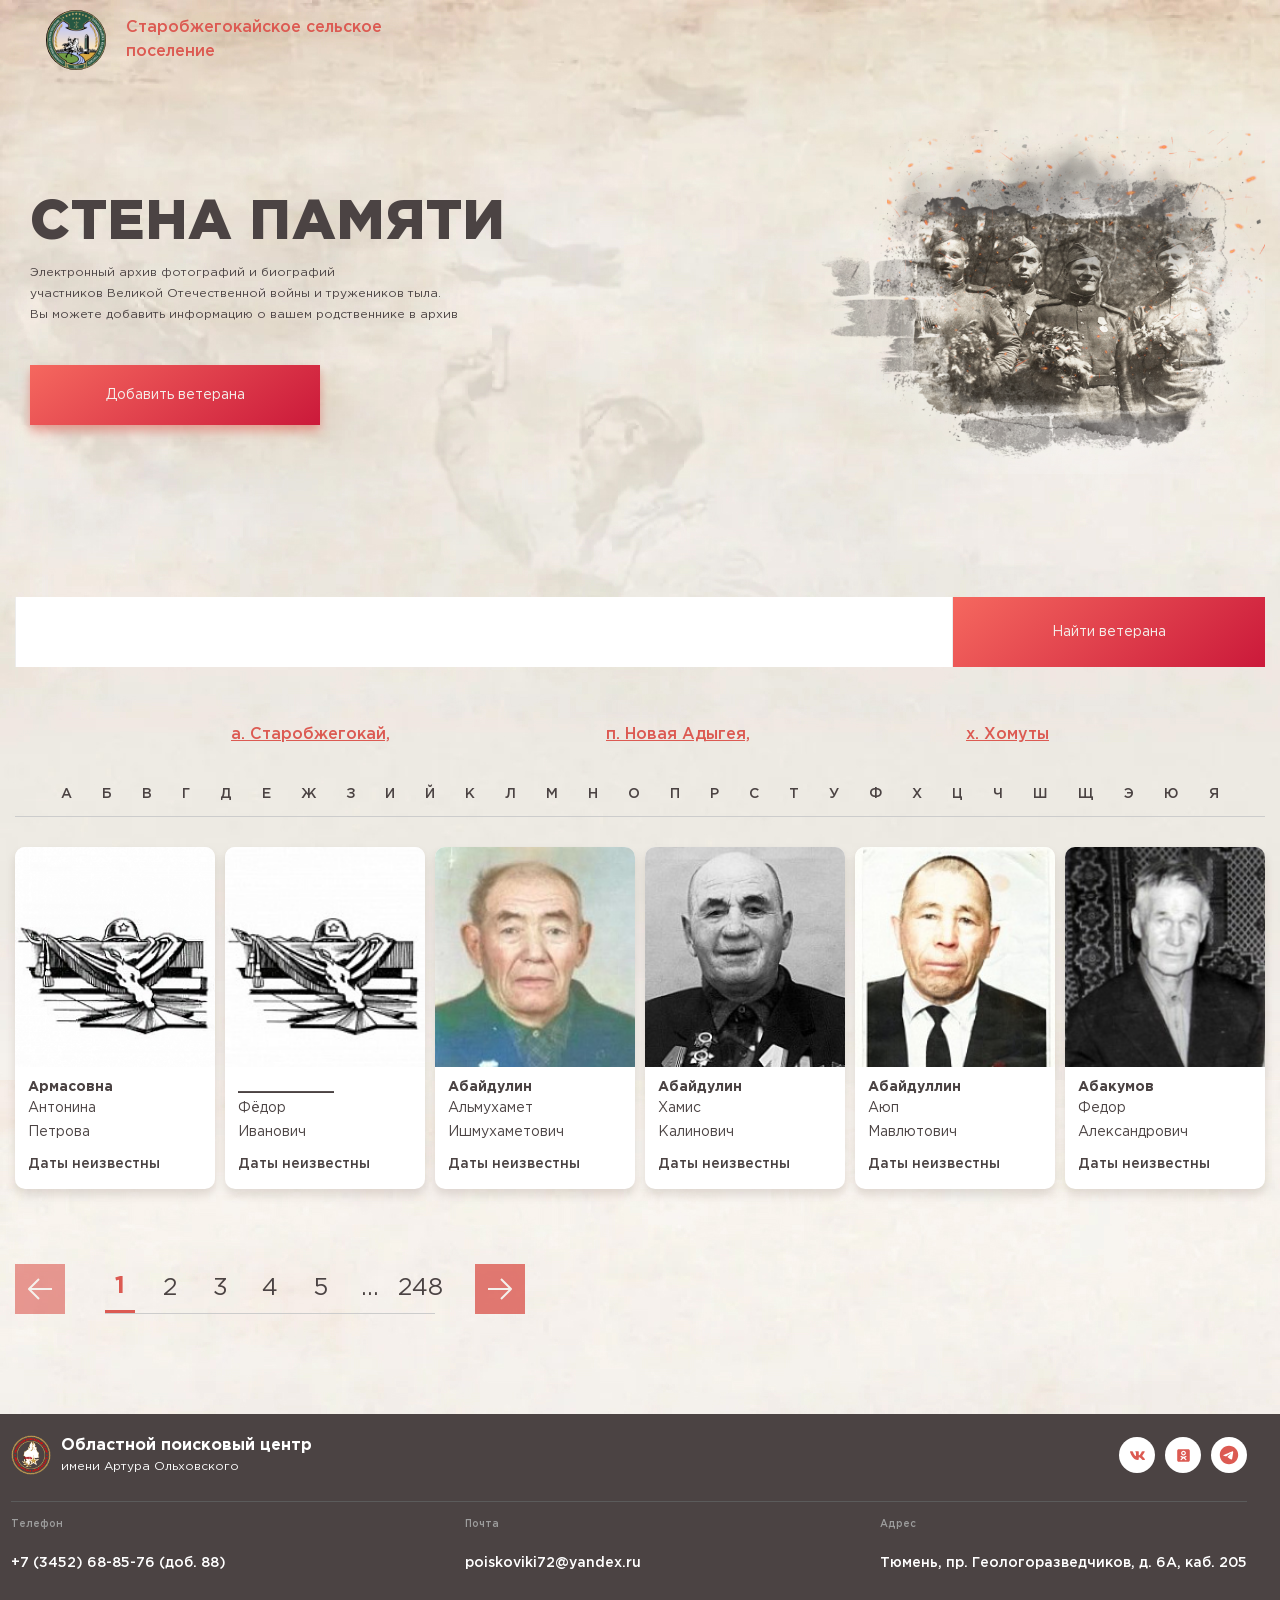
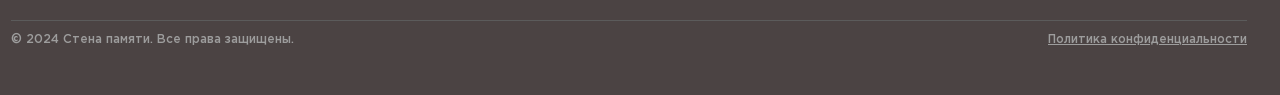
==== commit 7812d28e: "some edits" ====
--- a/index.html
+++ b/index.html
@@ -23,7 +23,6 @@
       data-template-style="true"
       rel="stylesheet"
     />
-    <script src="js/core.js"></script>
   </head>
   <body>
     <div class="memory">
@@ -36,195 +35,17 @@
                   class="logo d-flex justify-content-between align-items-center"
                 >
                   <img src="images/logo.jpg" alt="" />
-          
+                  <p>
+                    Старобжегокайское сельское <br />
+                    поселение
+                  </p>
                 </div>
               </a>
-
-              <div
-                class="menu-pads position-relative d-flex align-items-center"
-              >
-                <div class="mmmenu">
-                  <aside class="d-inline-block position-relative menu-item">
-                    <a href="#" class="href-menu">О нас</a>
-
-                    <div class="menu-drop">
-                      <a href="#" class="menu-drop__item">Направления работы</a>
-
-                      <a href="#" class="menu-drop__item"
-                        >История поискового продвижения</a
-                      >
-
-                      <a href="#" class="menu-drop__item">Поисковые отряды</a>
-
-                      <a href="#" class="menu-drop__item">Новости</a>
-
-                      <a href="#" class="menu-drop__item">Контакты</a>
-                    </div>
-                  </aside>
-
-                  <a href="#" class="href-menu selected">Стена памяти</a>
-
-                  <aside class="d-inline-block position-relative menu-item">
-                    <a href="#" class="href-menu">узнать судьбу солдата</a>
-
-                    <div class="menu-drop">
-                      <a href="#" class="menu-drop__item"
-                        >Алгоритм поиска информации</a
-                      >
-
-                      <a href="#" class="menu-drop__item"
-                        >Оставить заявку на уточнение судьбы</a
-                      >
-
-                      <a href="#" class="menu-drop__item">Ресурсы для поиска</a>
-                    </div>
-                  </aside>
-
-                  <a href="#" class="href-menu">материалы</a>
-                </div>
-
-                <div id="title-search">
-                  <form action="/search/index.php" class="search">
-                    <input
-                      id="title-search-input"
-                      class="search-input"
-                      placeholder="Поиск по сайту..."
-                      type="text"
-                      name="q"
-                      value=""
-                      size="40"
-                      maxlength="50"
-                      autocomplete="off"
-                    />
-
-                    <svg
-                      width="24"
-                      height="24"
-                      id="search-svg"
-                      viewBox="0 0 24 24"
-                      fill="none"
-                      xmlns="http://www.w3.org/2000/svg"
-                    >
-                      <path
-                        d="M16.6667 14.6667H15.6133L15.24 14.3067C16.5467 12.7867 17.3333 10.8133 17.3333 8.66667C17.3333 3.88 13.4533 0 8.66667 0C3.88 0 0 3.88 0 8.66667C0 13.4533 3.88 17.3333 8.66667 17.3333C10.8133 17.3333 12.7867 16.5467 14.3067 15.24L14.6667 15.6133V16.6667L21.3333 23.32L23.32 21.3333L16.6667 14.6667ZM8.66667 14.6667C5.34667 14.6667 2.66667 11.9867 2.66667 8.66667C2.66667 5.34667 5.34667 2.66667 8.66667 2.66667C11.9867 2.66667 14.6667 5.34667 14.6667 8.66667C14.6667 11.9867 11.9867 14.6667 8.66667 14.6667Z"
-                        fill="#4B4343"
-                      ></path>
-                    </svg>
-                  </form>
-                </div>
-                <script>
-                  $("#search-svg").on("click", function () {
-                    setTimeout(function () {
-                      if ($("input#title-search-input").hasClass("active")) {
-                        $(".mmmenu").css("visibility", "hidden");
-                      } else {
-                        $(".mmmenu").css("visibility", "visible");
-                      }
-                      $("input#title-search-input").focus();
-                    }, 200);
-                  });
-                  BX.ready(function () {
-                    new JCTitleSearch({
-                      AJAX_PAGE: "/photoarchive/",
-                      CONTAINER_ID: "title-search",
-                      INPUT_ID: "title-search-input",
-                      MIN_QUERY_LEN: 2,
-                    });
-                  });
-                </script>
-
-                <button class="navigation__toggle" type="button"></button>
-              </div>
-            </div>
-          </div>
-
-          <ul id="mobile_menu">
-            <li class="menu_item menu_item_parent">
-              <p class="menu_item_link">
-                О нас
-                <span class="menu_item_arrow"></span>
-              </p>
-
-              <ul class="submenu">
-                <li class="menu_item">
-                  <a href="#" class="menu_item_link">Направления работы</a>
-                </li>
-
-                <li class="menu_item">
-                  <a href="#" class="menu_item_link"
-                    >История поискового продвижения</a
-                  >
-                </li>
-
-                <li class="menu_item">
-                  <a href="#" class="menu_item_link">Поисковые отряды</a>
-                </li>
-
-                <li class="menu_item">
-                  <a href="#" class="menu_item_link">Новости</a>
-                </li>
-
-                <li class="menu_item">
-                  <a href="#" class="menu_item_link">Контакты</a>
-                </li>
-              </ul>
-            </li>
-
-            <li class="menu_item">
-              <a href="3" class="menu_item_link">Стена памяти</a>
-            </li>
-
-            <li class="menu_item menu_item_parent">
-              <p class="menu_item_link">
-                узнать судьбу солдата
-                <span class="menu_item_arrow"></span>
-              </p>
-
-              <ul class="submenu">
-                <li class="menu_item">
-                  <a href="#" class="menu_item_link"
-                    >Алгоритм поиска информации</a
-                  >
-                </li>
-
-                <li class="menu_item">
-                  <a href="#" class="menu_item_link"
-                    >Оставить заявку на уточнение судьбы</a
-                  >
-                </li>
-
-                <li class="menu_item">
-                  <a href="#" class="menu_item_link">Ресурсы для поиска</a>
-                </li>
-              </ul>
-            </li>
-
-            <li class="menu_item">
-              <a href="#" class="menu_item_link">материалы</a>
-            </li>
-          </ul>
+            </div>
+          </div>
         </div>
       </header>
       <div class="container">
-        <div
-          class="bx-breadcrumb"
-          itemprop="http://schema.org/breadcrumb"
-          itemscope=""
-          itemtype="http://schema.org/BreadcrumbList"
-        >
-          <div
-            class="bx-breadcrumb-item"
-            id="bx_breadcrumb_0"
-            itemprop="itemListElement"
-            itemscope=""
-            itemtype="http://schema.org/ListItem"
-          >
-            <span itemprop="name">Старобжегокайское сельское поселение</span>
-            <meta itemprop="position" content="1" />
-          </div>
-
-          <div style="clear: both"></div>
-        </div>
         <div class="container main-page position-relative">
           <div class="main-img">
             <picture>
@@ -284,15 +105,11 @@
               участников Великой Отечественной войны и тружеников тыла.<br />
               Вы можете добавить информацию о вашем родственнике в архив
             </p>
-            <a href="/add-person/" class="add-people">Добавить ветерана</a>
+            <a href="#" class="add-people">Добавить ветерана</a>
           </div>
         </div>
         <p class="memory-search__title">Поиск человека</p>
-        <script>
-          $("body").on("input", "#input-words", function () {
-            this.value = this.value.replace(/[^a-zа-яё\s]/gi, "");
-          });
-        </script>
+
         <form method="GET" action="">
           <div class="main-search">
             <div class="main-search__wrapper">
@@ -301,77 +118,22 @@
                 type="text"
                 name="find_fname"
                 class="main-search__input"
-                placeholder="Фамилия"
-              />
-              <input
-                id="input-words"
-                type="text"
-                name="find_name"
-                class="main-search__input"
-                placeholder="Имя"
-              />
-              <input
-                id="input-words"
-                type="text"
-                name="find_mname"
-                class="main-search__input"
-                placeholder="Отчество"
-              />
-              <input
-                type="number"
-                name="find_birth_year"
-                class="main-search__input"
-                placeholder="Год рождения"
-              />
+                placeholder=""
+              />
+
               <button class="main-search__button main-search__button--on-bz">
                 Найти ветерана
               </button>
             </div>
-            <div style="width: 100%" class="main-search-option-3">
-              <input
-                id="input-words"
-                type="text"
-                name="find_placebirth"
-                class="main-search__input"
-                placeholder="Место рождения"
-              />
-              <div class="main-search-option3__wrapper">
-                <div class="main-search-option3__sub-wrapper1">
-                  <input
-                    id="input-words"
-                    type="text"
-                    name="find_placecall"
-                    class="main-search__input"
-                    placeholder="Место призыва"
-                  />
-                </div>
-                <div class="main-search-option3__sub-wrapper2">
-                  <input
-                    id="input-words"
-                    type="text"
-                    name="find_rank"
-                    class="main-search__input"
-                    placeholder="Звание, должность"
-                  />
-                  <input
-                    type="date"
-                    name="find_datecall"
-                    class="main-search__input"
-                    placeholder="Дата призыва"
-                  />
-                </div>
-              </div>
-            </div>
+
             <button class="main-search__button">Найти ветерана</button>
           </div>
           <div class="main-search-option">
-            <div class="i-select-search-form"></div>
-            <a href="#" class="main-search-option__more"
-              >а. Старобжегокай, п. Новая Адыгея, х. Хомуты</a
-            >
+            <a href="#" class="main-search-option__more">а. Старобжегокай,</a>
+            <a href="#" class="main-search-option__more">п. Новая Адыгея, </a>
+            <a href="#" class="main-search-option__more"> х. Хомуты</a>
           </div>
         </form>
-        <script src="js/jquery.min.js"></script>
 
         <div class="alf d-flex justify-content-between">
           <div class="alf__wrapper">
@@ -735,9 +497,5 @@
         </div>
       </div>
     </footer>
-
-    <script src="js/bootstrap-datetimepicker.js" charset="UTF-8"></script>
-    <script src="js/slick.min.js"></script>
-    <script src="js/main.js"></script>
   </body>
 </html>
--- a/css/template_d30ebb7cc8a63ead2b6ced524c36282f_v1.css
+++ b/css/template_d30ebb7cc8a63ead2b6ced524c36282f_v1.css
@@ -1659,7 +1659,14 @@
 .link-logo.hide_for_search {
     display: none;
 }
-
+.link-logo div {
+    display: flex;
+    align-items: center;
+    gap: 20px;
+}
+.link-logo p {
+    margin: 0;
+}
 
 .mt-100 {
     margin-top: 100px;
@@ -2142,7 +2149,7 @@
     width: 100%;
 }
 .main-search__input {
-    width: 100%;
+    width: 75%;
     height: 70px;
     border: none;
     outline: none;
@@ -2155,7 +2162,7 @@
 }
 .main-search__button {
     background: linear-gradient(139.17deg, #FE7866 -20.63%, #BF0330 128.14%);
-    width: 300px;
+    width: 25% !important;
     height: 70px;
     font-size: 14px;
     line-height: 17px;
@@ -2176,7 +2183,7 @@
 .main-search-option {
     margin-top: 30px;
     display: flex;
-    justify-content: space-between;
+    justify-content: space-evenly;
 }
 .main-search-option input[type="checkbox"],
 .add-check input[type="checkbox"] {
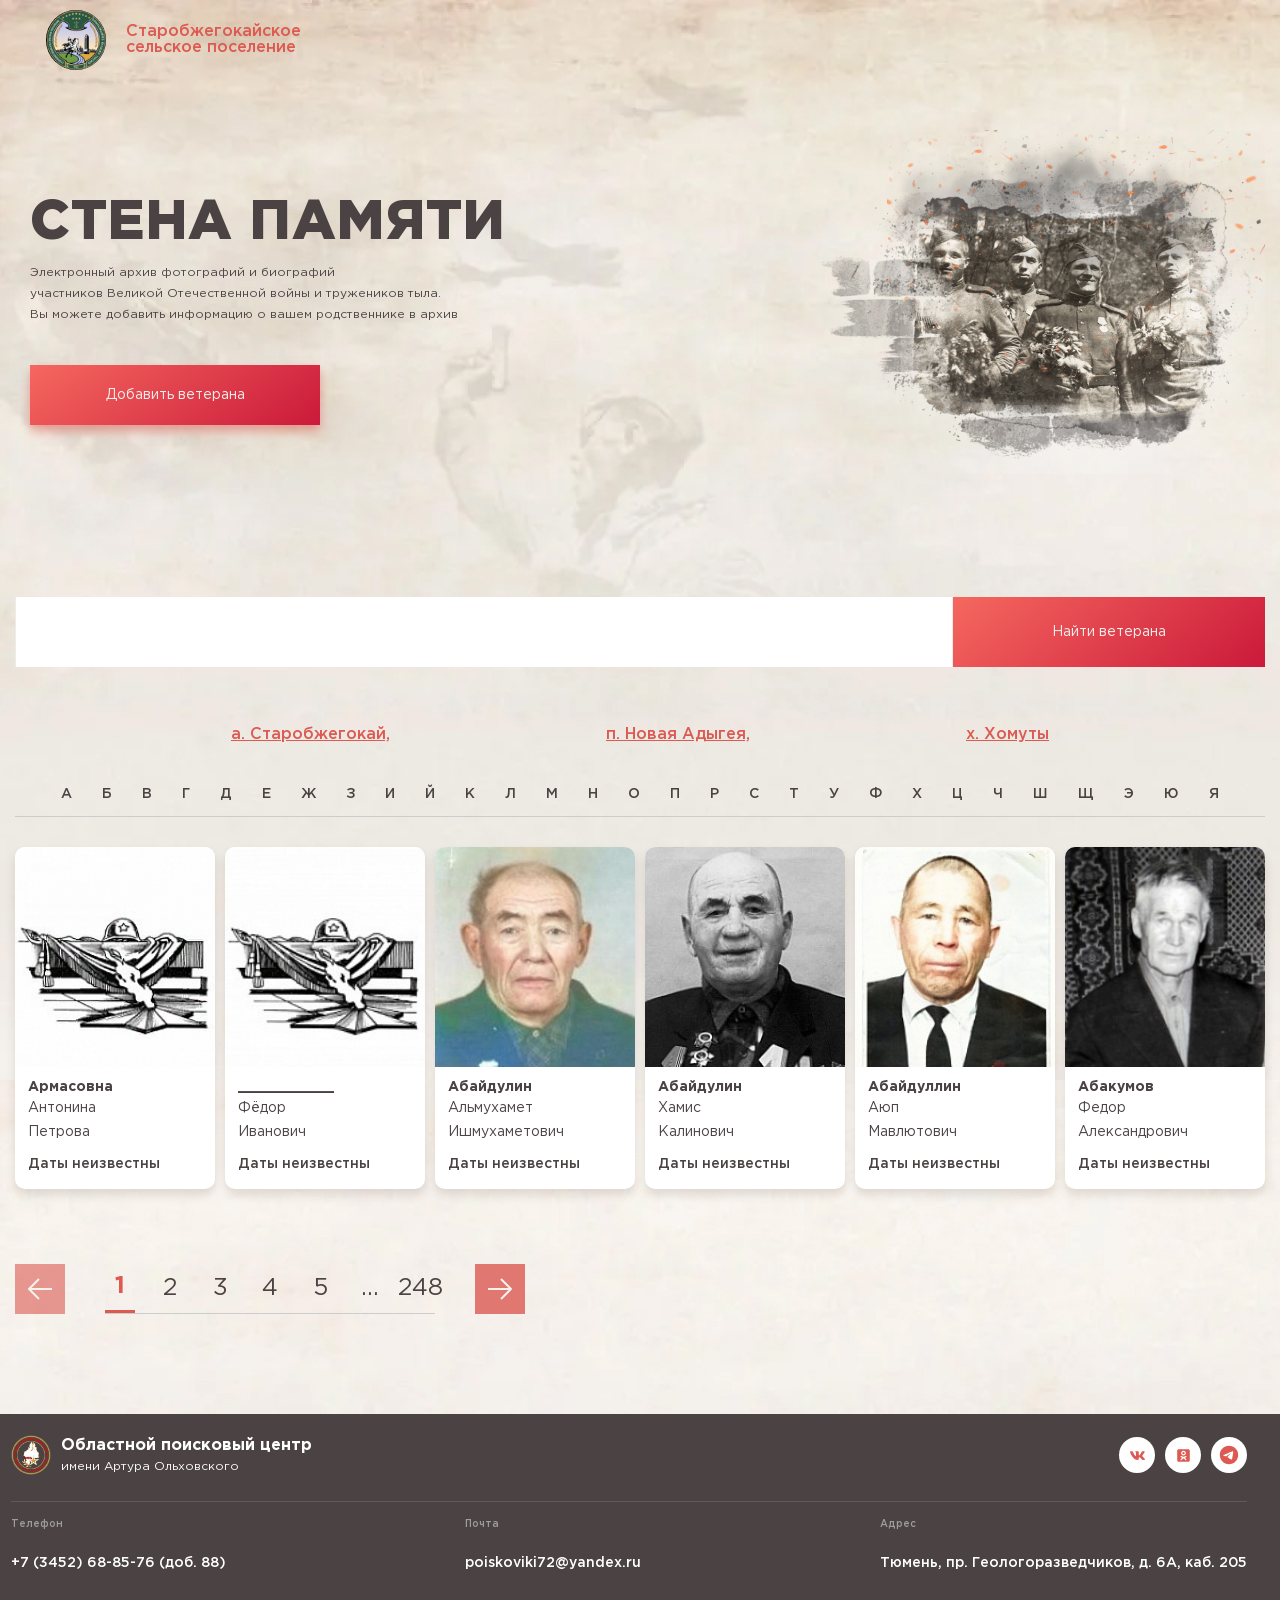
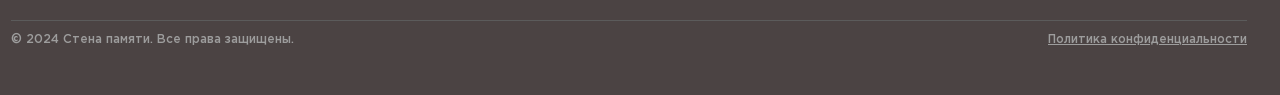
==== commit 86934de7: "logo edits" ====
--- a/index.html
+++ b/index.html
@@ -35,8 +35,8 @@
                   class="logo d-flex justify-content-between align-items-center"
                 >
                   <img src="images/logo.jpg" alt="" />
-                  <p>
-                    Старобжегокайское сельское <br />
+                  <p class="logo-down">
+                    Старобжегокайское <br /> сельское 
                     поселение
                   </p>
                 </div>
--- a/css/template_d30ebb7cc8a63ead2b6ced524c36282f_v1.css
+++ b/css/template_d30ebb7cc8a63ead2b6ced524c36282f_v1.css
@@ -1687,7 +1687,7 @@
 }
 .logo-down {
     font-size: 14px;
-    line-height: 13px;
+    line-height: 100%;
     color: #DC5A52;
     margin-bottom: 0;
     margin-top: 4px;
@@ -3445,7 +3445,15 @@
         margin-bottom: 20px;
     }
     .main-search__button {
-        width: 100%;
+        width: 100% !important;
+    }
+    .main-search-option {
+        flex-direction: column;
+        gap: 20px;
+        align-items: center;
+    }
+    .memory-search__title {
+        display: none;
     }
     .alf {
         display: block!important;
@@ -5134,7 +5142,7 @@
 }
 .logo-down {
 	font-size: 7px;
-	line-height: 13px;
+	line-height: 100%;
 }
 
 
@@ -5145,7 +5153,7 @@
 	}
 	.logo-down {
 		font-size: 12px;
-		line-height: 12px;
+		line-height: 100%;
 	}
 }
 
@@ -5157,7 +5165,7 @@
 	}
 	.logo-down {
 		font-size: 16px;
-		line-height: 13px;
+		line-height: 100%;
 	}
 }
 
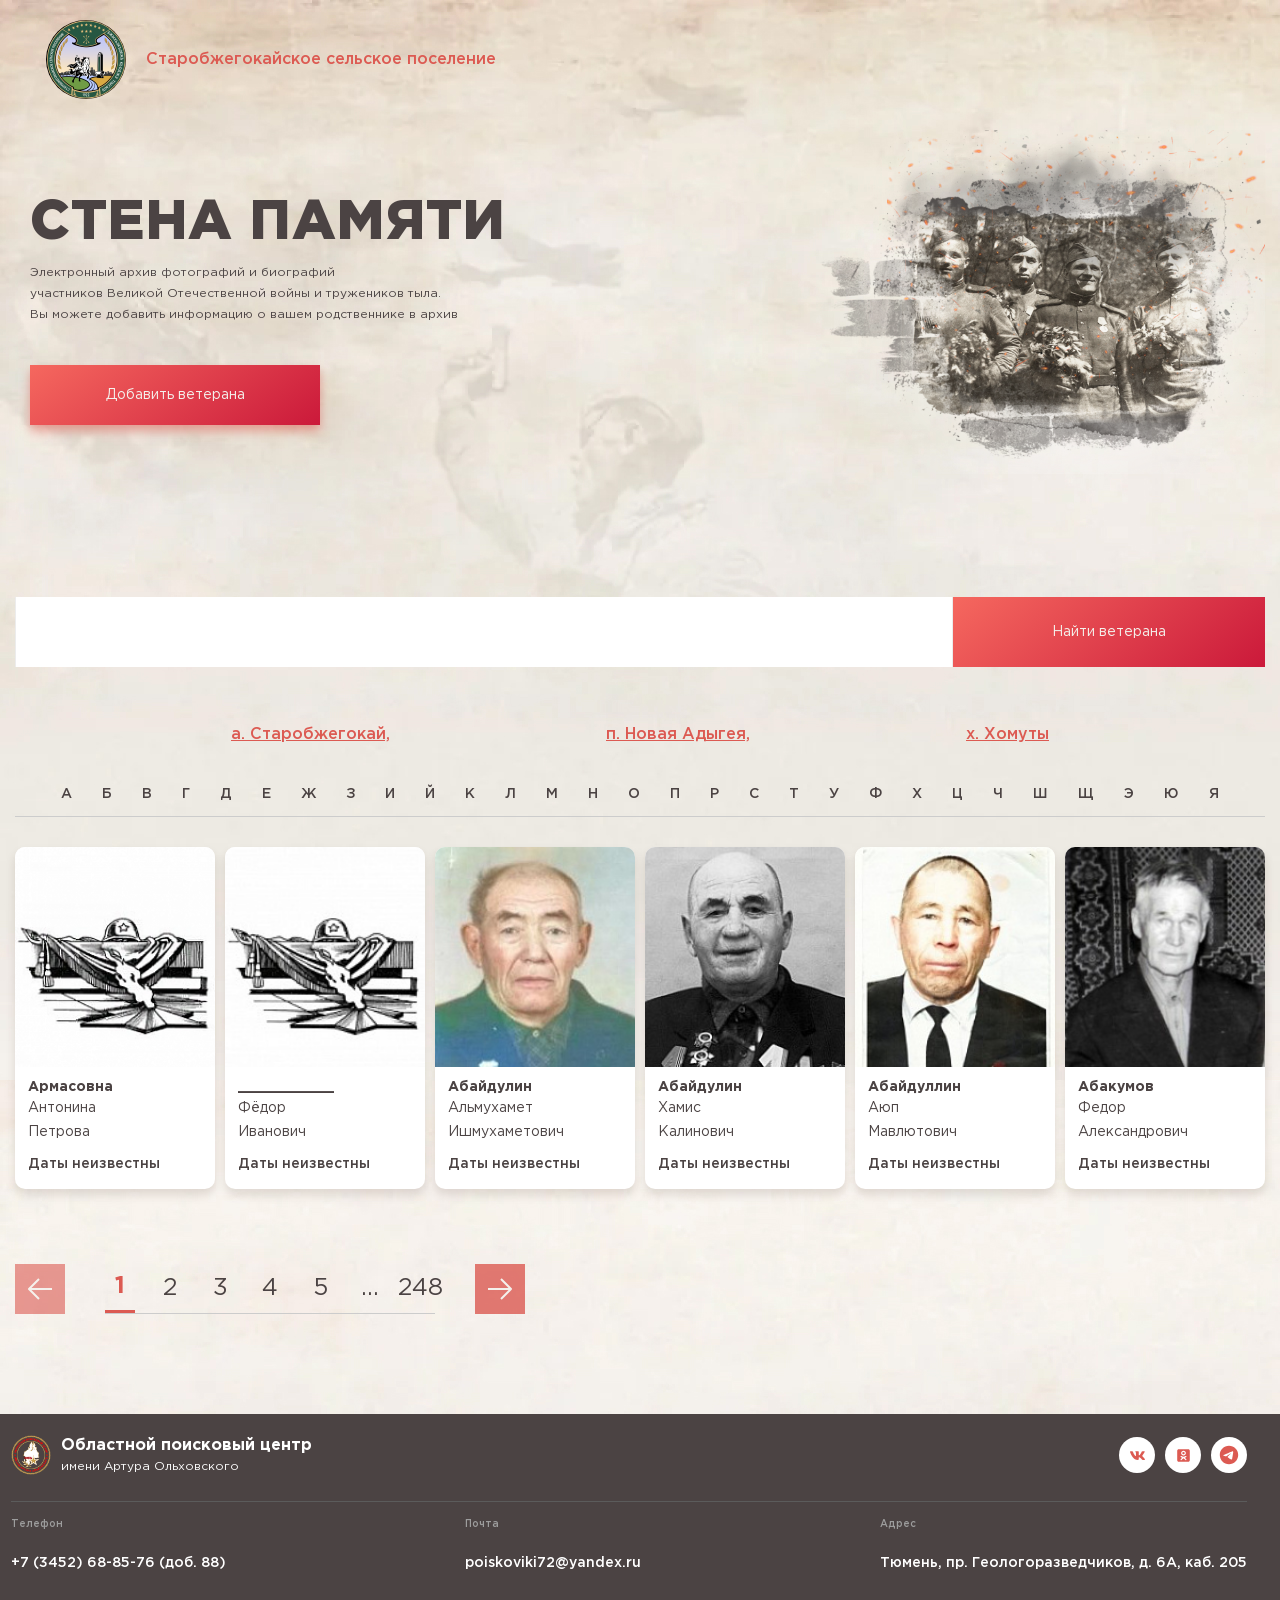
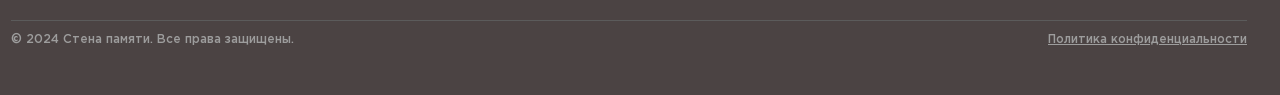
==== commit 8705e995: "logo width" ====
--- a/index.html
+++ b/index.html
@@ -36,7 +36,7 @@
                 >
                   <img src="images/logo.jpg" alt="" />
                   <p class="logo-down">
-                    Старобжегокайское <br /> сельское 
+                    Старобжегокайское  сельское 
                     поселение
                   </p>
                 </div>
--- a/css/template_d30ebb7cc8a63ead2b6ced524c36282f_v1.css
+++ b/css/template_d30ebb7cc8a63ead2b6ced524c36282f_v1.css
@@ -1655,6 +1655,7 @@
 .link-logo {
     flex-shrink: 0;
     display: block;
+    margin-top: 20px;
 }
 .link-logo.hide_for_search {
     display: none;
@@ -1998,7 +1999,7 @@
     color: #DC5A52;
 }
 .logo img {
-    width: 60px;
+    width: 80px;
     border-radius: 50%;
 }
 .add-dash {
